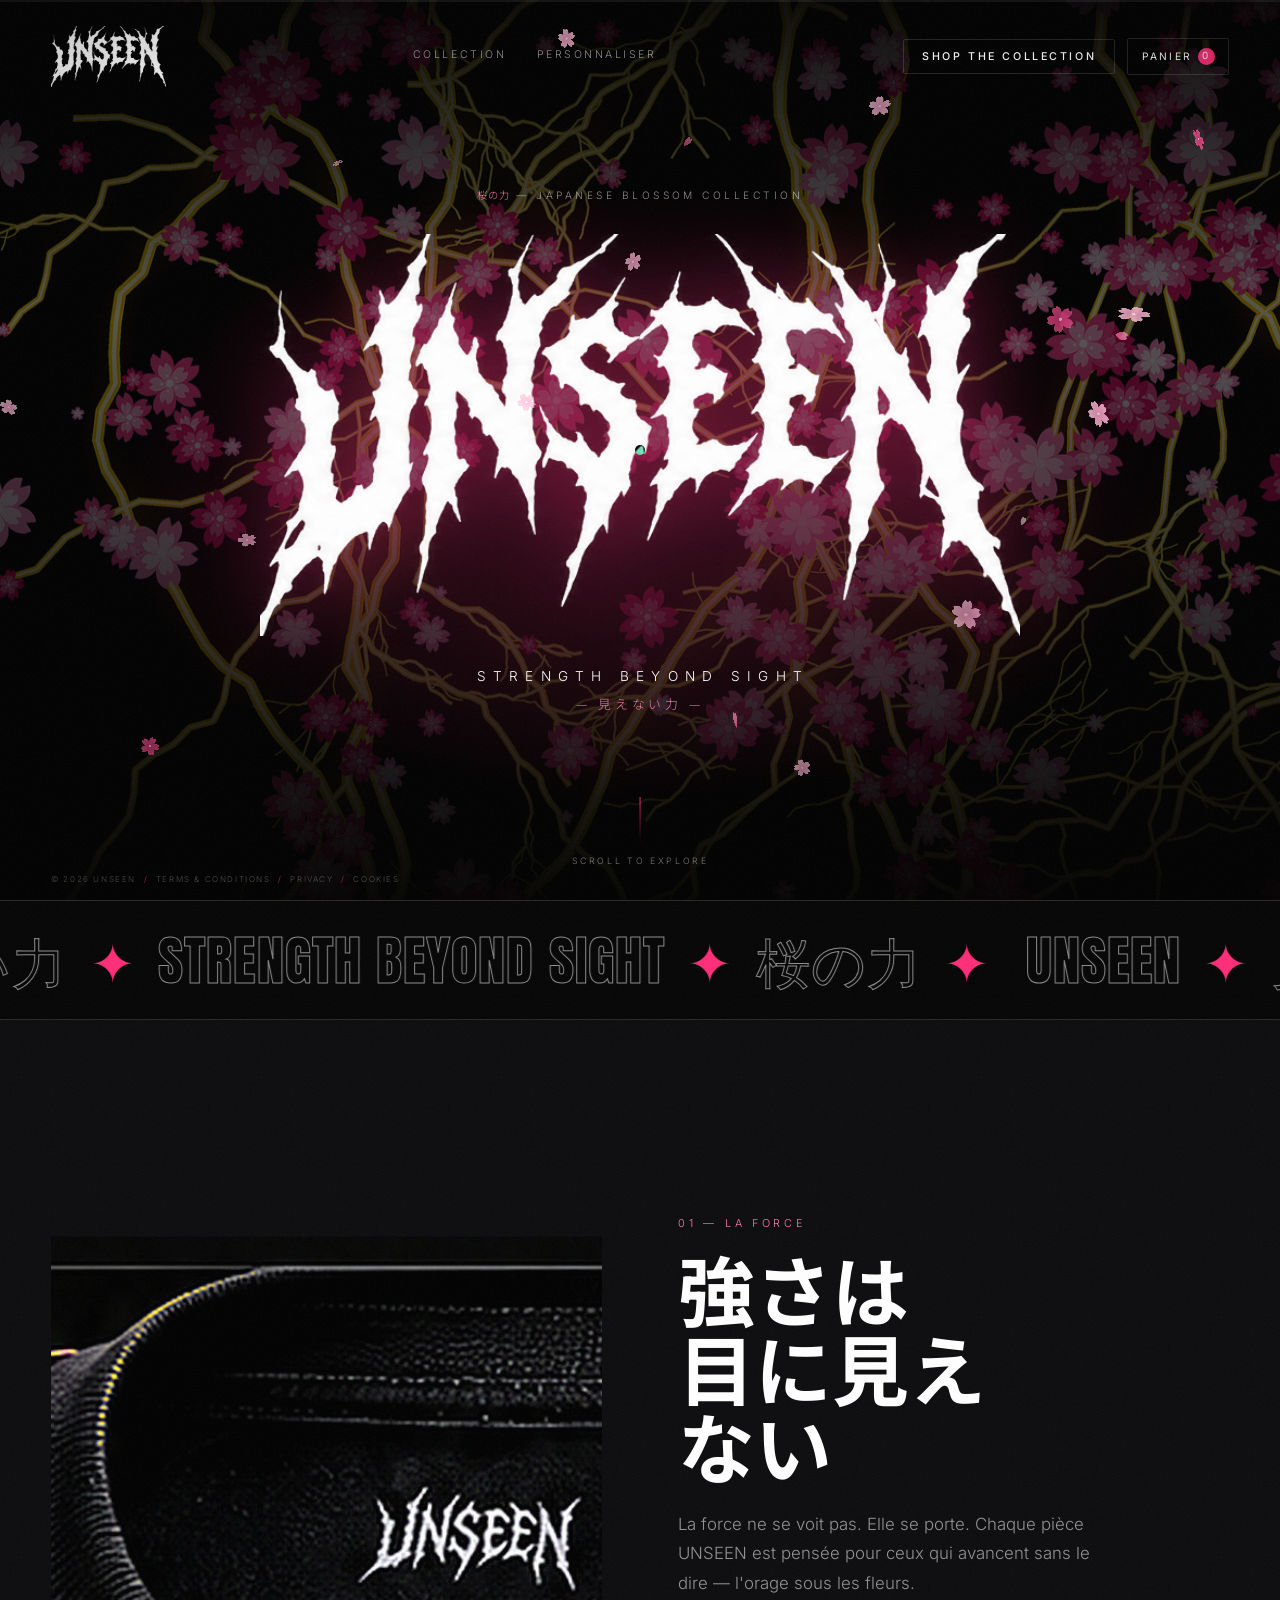
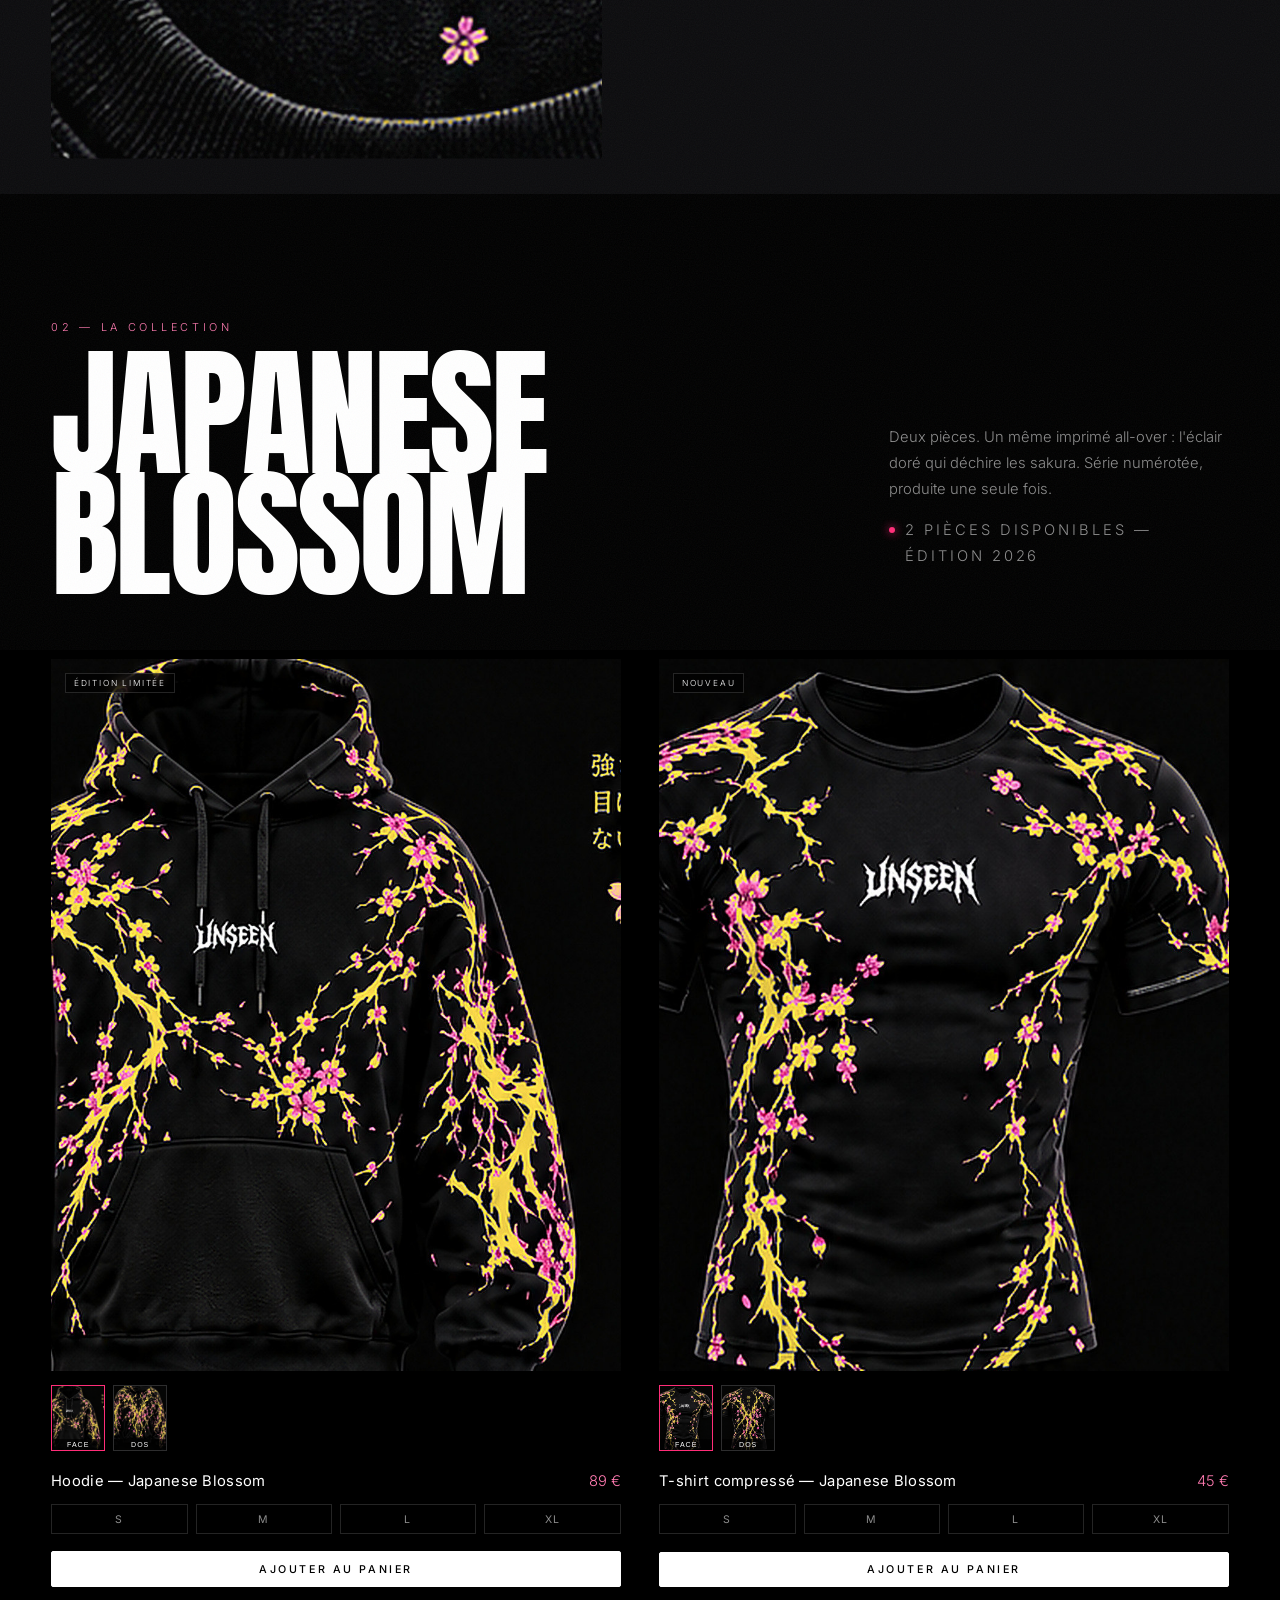
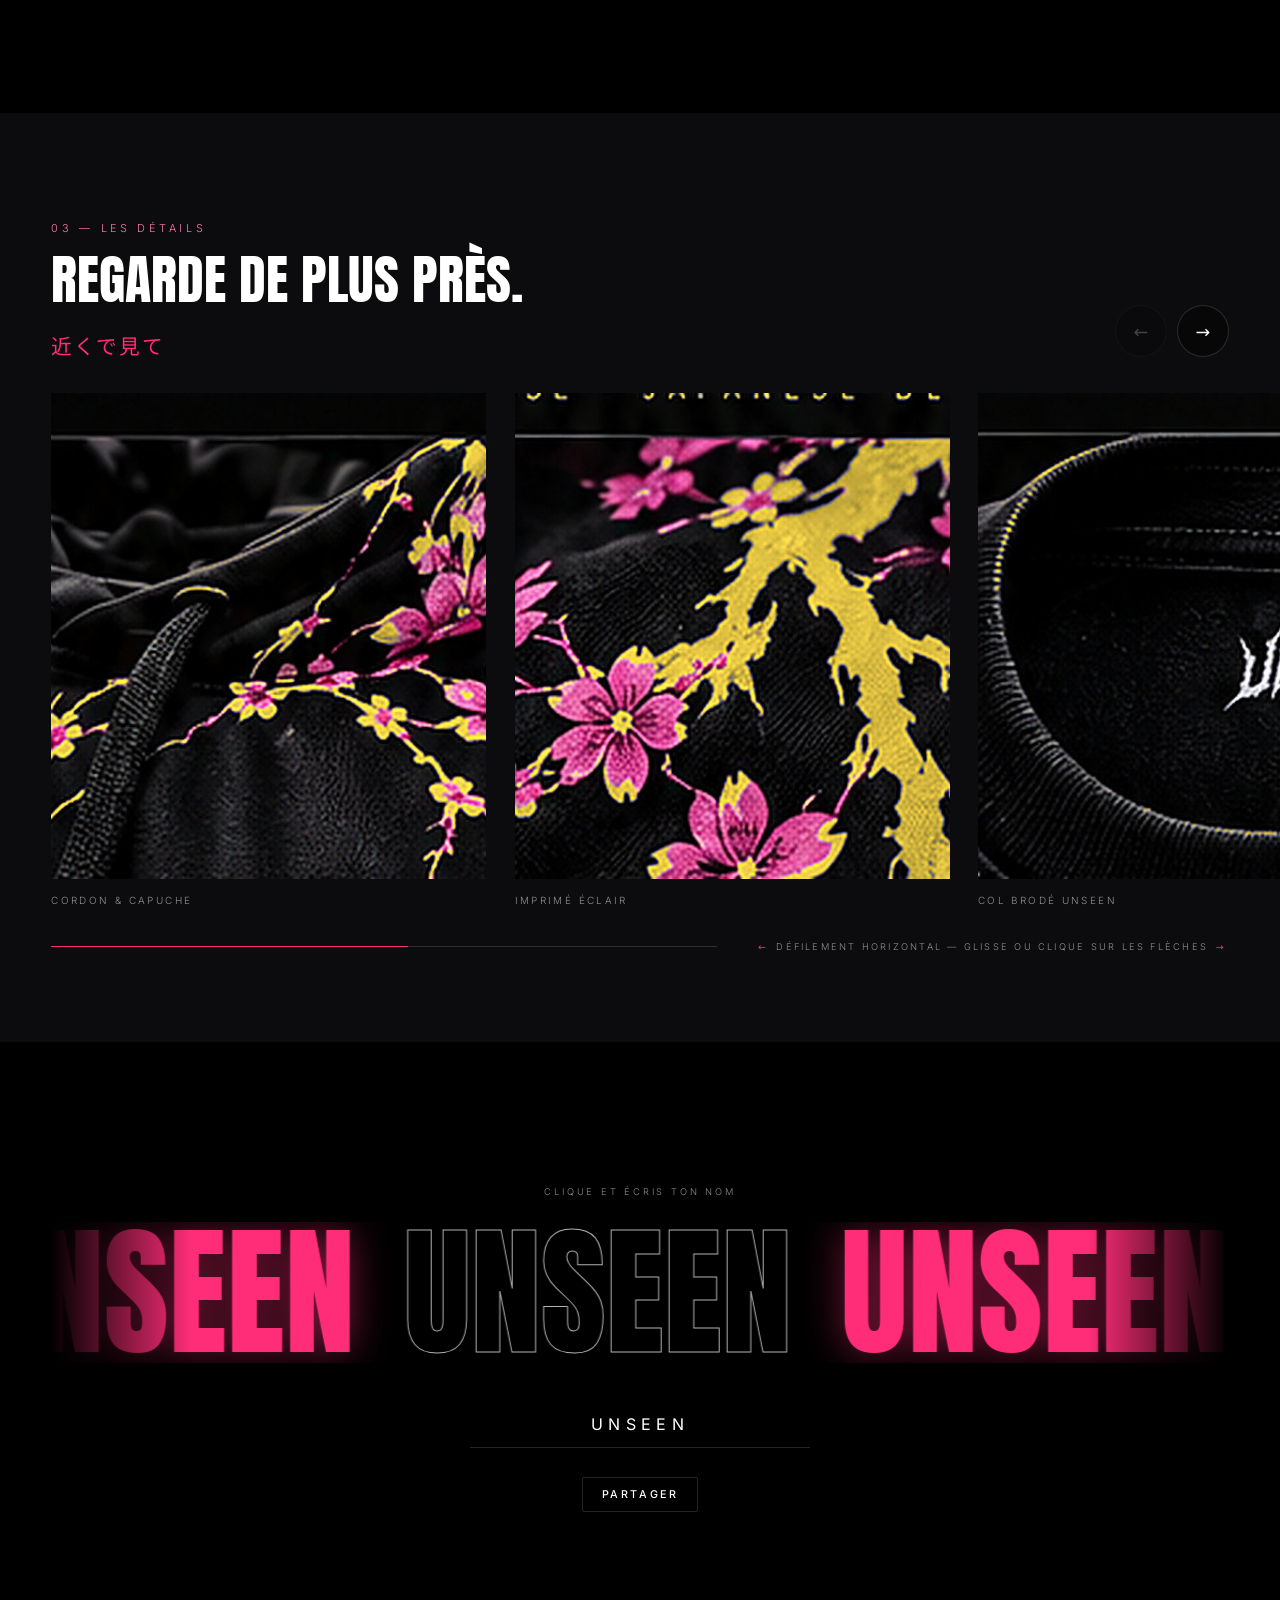
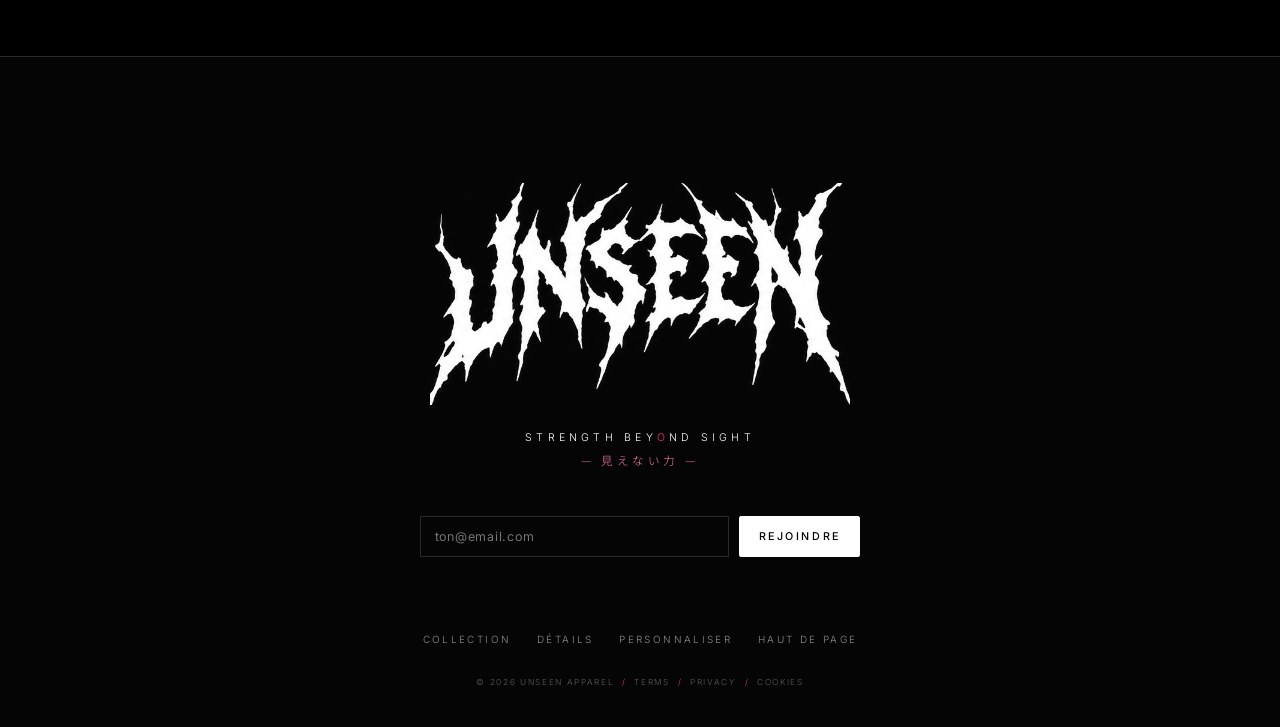
==== unseen/index.html @ 37c27e71 "Sélecteur de vues sur les fiches produit Le survol face/dos est remplacé par des vignettes cliquable" ====
<!DOCTYPE html>
<html lang="fr">
<head>
<meta charset="UTF-8">
<meta name="viewport" content="width=device-width, initial-scale=1">
<title>UNSEEN — Strength Beyond Sight</title>
<meta name="description" content="UNSEEN — Japanese Blossom Collection. Hoodie et t-shirt compressé. La force ne se voit pas. 見えない力.">
<meta name="theme-color" content="#000000">
<meta property="og:title" content="UNSEEN — Strength Beyond Sight">
<meta property="og:description" content="Japanese Blossom Collection — 見えない力">
<meta property="og:image" content="assets/hoodie_back.jpg">
<link rel="icon" href="data:image/svg+xml,<svg xmlns='http://www.w3.org/2000/svg' viewBox='0 0 100 100'><text y='.9em' font-size='90'>🌸</text></svg>">
<link rel="preconnect" href="https://fonts.googleapis.com">
<link rel="preconnect" href="https://fonts.gstatic.com" crossorigin>
<link href="https://fonts.googleapis.com/css2?family=Noto+Sans+JP:wght@400;700&display=swap" rel="stylesheet">
<link rel="preload" href="fonts/anton-400-latin.woff2" as="font" type="font/woff2" crossorigin>
<link rel="stylesheet" href="css/style.css">
</head>
<body>

<!-- ░░ PRELOADER ░░ -->
<div class="loader" id="loader">
  <div class="loader__inner">
    <img src="assets/wordmark.png" alt="UNSEEN" class="loader__mark">
    <div class="loader__bar"><span id="loaderBar"></span></div>
    <div class="loader__meta"><span>見えない力</span><span id="loaderNum">0</span></div>
  </div>
</div>

<!-- ░░ GRAIN + VIGNETTE ░░ -->
<div class="progress" id="progress" aria-hidden="true"><span></span></div>
<canvas class="petals" id="petals" aria-hidden="true"></canvas>
<div class="grain" aria-hidden="true"></div>
<div class="vignette" aria-hidden="true"></div>
<div class="cursor" id="cursor" aria-hidden="true"><span></span></div>

<!-- ░░ HEADER ░░ -->
<header class="hdr" id="hdr">
  <a href="#top" class="hdr__logo" aria-label="UNSEEN accueil">
    <img src="assets/wordmark.png" alt="UNSEEN">
  </a>
  <nav class="hdr__nav">
    <a href="#collection">Collection</a>
    <a href="#custom">Personnaliser</a>
  </nav>
  <div class="hdr__actions">
    <a href="#collection" class="btn btn--ghost hdr__cta" data-magnetic>Shop the collection</a>
    <button class="bagbtn" type="button" id="bagOpen" aria-expanded="false" aria-controls="cart">
      Panier <span class="bagbtn__n" id="bagCount">0</span>
    </button>
  </div>
</header>

<div class="legal">© 2026 UNSEEN <i>/</i> TERMS &amp; CONDITIONS <i>/</i> PRIVACY <i>/</i> COOKIES</div>

<!-- ░░ HERO ░░ -->
<section class="hero" id="top">
  <div class="hero__bg" data-speed="0.25">
    <div class="hero__tile"></div>
  </div>
  <div class="hero__glow" aria-hidden="true"></div>
  <div class="hero__content">
    <p class="hero__kicker"><span>桜の力</span> — Japanese Blossom Collection</p>
    <h1 class="hero__mark">
      <img src="assets/wordmark.png" alt="UNSEEN">
    </h1>
    <p class="hero__tag">S T R E N G T H &nbsp; B E Y O N D &nbsp; S I G H T</p>
    <p class="hero__jp">— 見えない力 —</p>
  </div>
  <div class="scrollcue"><span class="scrollcue__line"></span>SCROLL TO EXPLORE</div>
</section>

<!-- ░░ MARQUEE ░░ -->
<section class="marquee" aria-hidden="true">
  <div class="marquee__track" id="marquee1">
    <span>UNSEEN <i>✦</i> 見えない力 <i>✦</i> STRENGTH BEYOND SIGHT <i>✦</i> 桜の力 <i>✦</i> </span>
    <span>UNSEEN <i>✦</i> 見えない力 <i>✦</i> STRENGTH BEYOND SIGHT <i>✦</i> 桜の力 <i>✦</i> </span>
  </div>
</section>

<!-- ░░ SPLIT STATEMENT ░░ -->
<section class="split">
  <div class="split__img" data-speed="0.12"><img loading="lazy" decoding="async" src="assets/detail3.jpg" alt="Détail tissu"></div>
  <div class="split__txt">
    <p class="eyebrow">01 — La force</p>
    <p class="big">強さは<br>目に見え<br>ない</p>
    <p class="body">La force ne se voit pas. Elle se porte. Chaque pièce UNSEEN est pensée pour ceux qui avancent sans le dire — l'orage sous les fleurs.</p>
  </div>
</section>

<!-- ░░ COLLECTION ░░ -->
<section class="coll" id="collection">
  <header class="coll__head">
    <div>
      <p class="eyebrow">02 — La collection</p>
      <h2 class="h-display">JAPANESE<br>BLOSSOM</h2>
    </div>
    <div class="coll__note">
      <p>Deux pièces. Un même imprimé all-over : l'éclair doré qui déchire les sakura.
         Série numérotée, produite une seule fois.</p>
      <p class="coll__stock"><span></span> 2 pièces disponibles — édition 2026</p>
    </div>
  </header>

  <div class="coll__grid">
    <article class="card" data-reveal>
      <div class="card__media">
        <img loading="lazy" decoding="async" src="assets/hoodie_front.jpg" alt="Hoodie UNSEEN" class="card__main">
        <span class="card__badge">Édition limitée</span>
      </div>
      <div class="card__views" data-views="hoodie_front:Face,hoodie_back:Dos,hoodie_side1:Profil G,hoodie_side2:Profil D"></div>
      <div class="card__info">
        <h3>Hoodie — Japanese Blossom</h3>
        <p class="card__price">89 €</p>
      </div>
      <div class="card__sizes" role="group" aria-label="Tailles hoodie">
        <button type="button">S</button><button type="button">M</button>
        <button type="button">L</button><button type="button">XL</button>
      </div>
      <button class="btn btn--fill card__add" type="button" data-name="Hoodie — Japanese Blossom" data-price="89">Ajouter au panier</button>
    </article>

    <article class="card" data-reveal>
      <div class="card__media">
        <img loading="lazy" decoding="async" src="assets/tee_front.jpg" alt="T-shirt compressé UNSEEN" class="card__main">
        <span class="card__badge">Nouveau</span>
      </div>
      <div class="card__views" data-views="tee_front:Face,tee_back:Dos,tee_side1:Profil G,tee_side2:Profil D"></div>
      <div class="card__info">
        <h3>T-shirt compressé — Japanese Blossom</h3>
        <p class="card__price">45 €</p>
      </div>
      <div class="card__sizes" role="group" aria-label="Tailles t-shirt">
        <button type="button">S</button><button type="button">M</button>
        <button type="button">L</button><button type="button">XL</button>
      </div>
      <button class="btn btn--fill card__add" type="button" data-name="T-shirt compressé — Japanese Blossom" data-price="45">Ajouter au panier</button>
    </article>
  </div>
</section>


<!-- ░░ GALERIE HORIZONTALE ░░ -->
<section class="gal" id="gal">
  <header class="gal__head">
    <div>
      <p class="eyebrow">03 — Les détails</p>
      <h2 class="gal__lead">Regarde de plus près.<br><span>近くで見て</span></h2>
    </div>
    <div class="gal__nav">
      <button class="gal__arrow" type="button" id="galPrev" aria-label="Visuel précédent" aria-controls="galScroller">&#8592;</button>
      <button class="gal__arrow" type="button" id="galNext" aria-label="Visuel suivant" aria-controls="galScroller">&#8594;</button>
    </div>
  </header>

  <div class="gal__scroller" id="galScroller" tabindex="0" role="region"
       aria-label="Galerie des détails — défilement horizontal">
    <figure class="gal__item"><img loading="lazy" decoding="async" src="assets/detail1.jpg" alt="Cordon de capuche brodé"><figcaption>Cordon &amp; capuche</figcaption></figure>
    <figure class="gal__item"><img loading="lazy" decoding="async" src="assets/detail2.jpg" alt="Imprimé éclair sakura"><figcaption>Imprimé éclair</figcaption></figure>
    <figure class="gal__item"><img loading="lazy" decoding="async" src="assets/detail3.jpg" alt="Col et étiquette UNSEEN"><figcaption>Col brodé UNSEEN</figcaption></figure>
    <figure class="gal__item"><img loading="lazy" decoding="async" src="assets/tee_back.jpg" alt="Dos du t-shirt compressé"><figcaption>桜の力 — dos</figcaption></figure>
    <figure class="gal__item"><img loading="lazy" decoding="async" src="assets/hoodie_back.jpg" alt="Dos du hoodie"><figcaption>桜の力 — hoodie</figcaption></figure>
  </div>

  <div class="gal__foot">
    <div class="gal__bar"><span id="galBar"></span></div>
    <p class="gal__hint"><b>&#8592;</b> Défilement horizontal — glisse ou clique sur les flèches <b>&#8594;</b></p>
  </div>
</section>

<!-- ░░ CUSTOM NAME ░░ -->
<section class="custom" id="custom">
  <div class="custom__bg" data-speed="0.18"></div>
  <p class="custom__hint">CLIQUE ET ÉCRIS TON NOM</p>
  <div class="custom__marquee"><div class="custom__track" id="nameTrack"></div></div>
  <label class="custom__field">
    <span class="sr-only">Ton nom</span>
    <input id="nameInput" type="text" maxlength="14" value="UNSEEN" autocomplete="off" spellcheck="false">
  </label>
  <button class="btn btn--ghost" type="button" id="shareBtn" data-magnetic>Partager</button>
</section>

<!-- ░░ FOOTER ░░ -->
<footer class="ftr">
  <img src="assets/wordmark.png" alt="UNSEEN" class="ftr__mark">
  <p class="ftr__tag">STRENGTH BEY<b>O</b>ND SIGHT</p>
  <p class="ftr__jp">— 見えない力 —</p>
  <form class="ftr__form" id="newsForm">
    <input type="email" required placeholder="ton@email.com" aria-label="Adresse e-mail">
    <button class="btn btn--fill" type="submit">Rejoindre</button>
  </form>
  <p class="ftr__msg" id="newsMsg" role="status"></p>
  <nav class="ftr__nav">
    <a href="#collection">Collection</a><a href="#gal">Détails</a>
    <a href="#custom">Personnaliser</a><a href="#top">Haut de page</a>
  </nav>
  <p class="ftr__legal">© 2026 UNSEEN APPAREL <i>/</i> TERMS <i>/</i> PRIVACY <i>/</i> COOKIES</p>
</footer>

<div class="bag" id="bag" role="status" aria-live="polite">
  <span class="bag__dot"></span><span id="bagTxt">Panier (0)</span>
</div>

<!-- ░░ PANIER ░░ -->
<div class="cart__veil" id="cartVeil" hidden></div>
<aside class="cart" id="cart" aria-labelledby="cartTitle" aria-hidden="true">
  <header class="cart__head">
    <h2 id="cartTitle">Ton panier</h2>
    <button class="cart__close" type="button" id="cartClose" aria-label="Fermer le panier">&#215;</button>
  </header>
  <ul class="cart__list" id="cartList"></ul>
  <p class="cart__empty" id="cartEmpty">Ton panier est vide.<br><span>桜の力 — choisis une pièce.</span></p>
  <footer class="cart__foot">
    <div class="cart__total"><span>Total</span><strong id="cartTotal">0 €</strong></div>
    <button class="btn btn--fill cart__pay" type="button" id="cartPay">Commander</button>
    <p class="cart__note" id="cartNote">Livraison offerte dès 100 € — retours 30 jours.</p>
  </footer>
</aside>

<script src="js/main.js"></script>
</body>
</html>
---- unseen/css/style.css ----
/* ===========================================================
   UNSEEN — Strength Beyond Sight
   =========================================================== */

/* ---------- fontes auto-hébergées ---------- */
@font-face{font-family:'Anton';font-style:normal;font-weight:400;font-display:swap;
  src:url('../fonts/anton-400-latin-ext.woff2') format('woff2');unicode-range:U+0100-02BA, U+02BD-02C5, U+02C7-02CC, U+02CE-02D7, U+02DD-02FF, U+0304, U+0308, U+0329, U+1D00-1DBF, U+1E00-1E9F, U+1EF2-1EFF, U+2020, U+20A0-20AB, U+20AD-20C0, U+2113, U+2C60-2C7F, U+A720-A7FF;}
@font-face{font-family:'Anton';font-style:normal;font-weight:400;font-display:swap;
  src:url('../fonts/anton-400-latin.woff2') format('woff2');unicode-range:U+0000-00FF, U+0131, U+0152-0153, U+02BB-02BC, U+02C6, U+02DA, U+02DC, U+0304, U+0308, U+0329, U+2000-206F, U+20AC, U+2122, U+2191, U+2193, U+2212, U+2215, U+FEFF, U+FFFD;}
@font-face{font-family:'Inter';font-style:normal;font-weight:300;font-display:swap;
  src:url('../fonts/inter-300-latin-ext.woff2') format('woff2');unicode-range:U+0100-02BA, U+02BD-02C5, U+02C7-02CC, U+02CE-02D7, U+02DD-02FF, U+0304, U+0308, U+0329, U+1D00-1DBF, U+1E00-1E9F, U+1EF2-1EFF, U+2020, U+20A0-20AB, U+20AD-20C0, U+2113, U+2C60-2C7F, U+A720-A7FF;}
@font-face{font-family:'Inter';font-style:normal;font-weight:300;font-display:swap;
  src:url('../fonts/inter-300-latin.woff2') format('woff2');unicode-range:U+0000-00FF, U+0131, U+0152-0153, U+02BB-02BC, U+02C6, U+02DA, U+02DC, U+0304, U+0308, U+0329, U+2000-206F, U+20AC, U+2122, U+2191, U+2193, U+2212, U+2215, U+FEFF, U+FFFD;}
@font-face{font-family:'Inter';font-style:normal;font-weight:400;font-display:swap;
  src:url('../fonts/inter-400-latin-ext.woff2') format('woff2');unicode-range:U+0100-02BA, U+02BD-02C5, U+02C7-02CC, U+02CE-02D7, U+02DD-02FF, U+0304, U+0308, U+0329, U+1D00-1DBF, U+1E00-1E9F, U+1EF2-1EFF, U+2020, U+20A0-20AB, U+20AD-20C0, U+2113, U+2C60-2C7F, U+A720-A7FF;}
@font-face{font-family:'Inter';font-style:normal;font-weight:400;font-display:swap;
  src:url('../fonts/inter-400-latin.woff2') format('woff2');unicode-range:U+0000-00FF, U+0131, U+0152-0153, U+02BB-02BC, U+02C6, U+02DA, U+02DC, U+0304, U+0308, U+0329, U+2000-206F, U+20AC, U+2122, U+2191, U+2193, U+2212, U+2215, U+FEFF, U+FFFD;}
@font-face{font-family:'Inter';font-style:normal;font-weight:500;font-display:swap;
  src:url('../fonts/inter-500-latin-ext.woff2') format('woff2');unicode-range:U+0100-02BA, U+02BD-02C5, U+02C7-02CC, U+02CE-02D7, U+02DD-02FF, U+0304, U+0308, U+0329, U+1D00-1DBF, U+1E00-1E9F, U+1EF2-1EFF, U+2020, U+20A0-20AB, U+20AD-20C0, U+2113, U+2C60-2C7F, U+A720-A7FF;}
@font-face{font-family:'Inter';font-style:normal;font-weight:500;font-display:swap;
  src:url('../fonts/inter-500-latin.woff2') format('woff2');unicode-range:U+0000-00FF, U+0131, U+0152-0153, U+02BB-02BC, U+02C6, U+02DA, U+02DC, U+0304, U+0308, U+0329, U+2000-206F, U+20AC, U+2122, U+2191, U+2193, U+2212, U+2215, U+FEFF, U+FFFD;}
@font-face{font-family:'Inter';font-style:normal;font-weight:700;font-display:swap;
  src:url('../fonts/inter-700-latin-ext.woff2') format('woff2');unicode-range:U+0100-02BA, U+02BD-02C5, U+02C7-02CC, U+02CE-02D7, U+02DD-02FF, U+0304, U+0308, U+0329, U+1D00-1DBF, U+1E00-1E9F, U+1EF2-1EFF, U+2020, U+20A0-20AB, U+20AD-20C0, U+2113, U+2C60-2C7F, U+A720-A7FF;}
@font-face{font-family:'Inter';font-style:normal;font-weight:700;font-display:swap;
  src:url('../fonts/inter-700-latin.woff2') format('woff2');unicode-range:U+0000-00FF, U+0131, U+0152-0153, U+02BB-02BC, U+02C6, U+02DA, U+02DC, U+0304, U+0308, U+0329, U+2000-206F, U+20AC, U+2122, U+2191, U+2193, U+2212, U+2215, U+FEFF, U+FFFD;}

:root{
  --black:#000;
  --ink:#050505;
  --smoke:#0c0c0e;
  --white:#fff;
  --mute:rgba(255,255,255,.55);
  --line:rgba(255,255,255,.14);
  --pink:#ff2d78;
  --pink-soft:#ff7ab0;
  --ease:cubic-bezier(.22,1,.36,1);
  --pad:clamp(18px,4vw,64px);
}
*,*::before,*::after{box-sizing:border-box}
html{scroll-behavior:smooth}
body{
  margin:0;background:var(--black);color:var(--white);
  font-family:"Inter",system-ui,-apple-system,"Segoe UI",sans-serif;
  font-weight:300;-webkit-font-smoothing:antialiased;overflow-x:hidden;
}
img{max-width:100%;display:block}
a{color:inherit;text-decoration:none}
h1,h2,h3{margin:0;font-weight:400}
.sr-only{position:absolute;width:1px;height:1px;overflow:hidden;clip:rect(0 0 0 0);white-space:nowrap}
::selection{background:var(--pink);color:#fff}

/* scrollbar */
::-webkit-scrollbar{width:8px}
::-webkit-scrollbar-track{background:#000}
::-webkit-scrollbar-thumb{background:#2a2a2e}
::-webkit-scrollbar-thumb:hover{background:var(--pink)}

/* ---------- shared bits ---------- */
.h-display{
  font-family:"Anton","Arial Narrow",Haettenschweiler,Impact,sans-serif;text-transform:uppercase;
  font-size:clamp(3rem,11vw,10rem);line-height:.86;letter-spacing:-.02em;
}
.eyebrow{
  font-size:.68rem;letter-spacing:.34em;text-transform:uppercase;
  color:var(--pink-soft);margin:0 0 1.2rem;
}
.btn{
  display:inline-flex;align-items:center;justify-content:center;gap:.6em;
  font-size:.67rem;letter-spacing:.24em;text-transform:uppercase;font-weight:500;
  padding:.95em 1.7em;border-radius:2px;cursor:pointer;position:relative;
  transition:color .4s var(--ease),background .4s var(--ease),border-color .4s var(--ease),transform .3s var(--ease);
  border:1px solid var(--line);background:transparent;color:#fff;font-family:inherit;
}
.btn--ghost:hover{border-color:var(--pink);color:var(--pink);transform:translateY(-2px)}
.btn--fill{background:#fff;color:#000;border-color:#fff}
.btn--fill:hover{background:var(--pink);border-color:var(--pink);color:#fff;transform:translateY(-2px)}

/* ---------- loader ---------- */
.loader{
  position:fixed;inset:0;z-index:999;background:#000;
  display:grid;place-items:center;transition:opacity .8s var(--ease),visibility .8s;
}
.loader.is-done{opacity:0;visibility:hidden}
.loader__inner{width:min(360px,72vw);text-align:center}
.loader__mark{width:100%;opacity:.95;animation:flick 2.4s infinite}
@keyframes flick{0%,92%,100%{opacity:.95}94%{opacity:.25}96%{opacity:.85}}
.loader__bar{height:1px;background:rgba(255,255,255,.18);margin:26px 0 12px;overflow:hidden}
.loader__bar span{display:block;height:100%;width:0;background:var(--pink);transition:width .2s linear}
.loader__meta{display:flex;justify-content:space-between;font-size:.62rem;letter-spacing:.3em;color:var(--mute)}

/* ---------- grain / vignette / cursor ---------- */
.grain{
  position:fixed;inset:-150%;z-index:900;pointer-events:none;opacity:.05;
  background-image:url("data:image/svg+xml,%3Csvg xmlns='http://www.w3.org/2000/svg' width='240' height='240'%3E%3Cfilter id='n'%3E%3CfeTurbulence type='fractalNoise' baseFrequency='.85' numOctaves='3'/%3E%3C/filter%3E%3Crect width='100%25' height='100%25' filter='url(%23n)'/%3E%3C/svg%3E");
  animation:grain 700ms steps(4) infinite;
}
@keyframes grain{0%{transform:translate(0,0)}25%{transform:translate(-3%,2%)}50%{transform:translate(2%,-3%)}75%{transform:translate(-2%,-2%)}100%{transform:translate(3%,1%)}}
.vignette{position:fixed;inset:0;z-index:890;pointer-events:none;
  background:radial-gradient(120% 90% at 50% 45%,transparent 45%,rgba(0,0,0,.75) 100%)}
.cursor{position:fixed;top:0;left:0;z-index:950;pointer-events:none;mix-blend-mode:difference;
  transform:translate(-50%,-50%);transition:opacity .3s}
.cursor span{display:block;width:10px;height:10px;border-radius:50%;background:#fff;
  transition:transform .3s var(--ease)}
.cursor.is-big span{transform:scale(3.6)}
@media (hover:none){.cursor{display:none}}

/* ---------- progression verticale de la page ---------- */
.progress{position:fixed;top:0;left:0;right:0;height:2px;z-index:860;background:rgba(255,255,255,.08);pointer-events:none}
.progress span{display:block;height:100%;width:100%;background:linear-gradient(90deg,var(--pink),var(--pink-soft));
  transform:scaleX(0);transform-origin:left;will-change:transform}

/* ---------- header ---------- */
.hdr{
  position:fixed;top:0;left:0;right:0;z-index:800;
  display:flex;align-items:center;justify-content:space-between;gap:1rem;
  padding:clamp(14px,2.2vw,26px) var(--pad);
  transition:transform .5s var(--ease),background .5s var(--ease),backdrop-filter .5s;
}
.hdr.is-stuck{background:rgba(0,0,0,.6);backdrop-filter:blur(14px)}
.hdr.is-hidden{transform:translateY(-110%)}
.hdr__logo img{width:clamp(88px,9vw,124px)}
.hdr__actions{display:flex;align-items:center;gap:12px}
.bagbtn{
  display:inline-flex;align-items:center;gap:.6em;padding:.85em 1.3em;cursor:pointer;
  border:1px solid var(--line);background:transparent;color:#fff;font-family:inherit;
  font-size:.64rem;letter-spacing:.22em;text-transform:uppercase;border-radius:2px;
  transition:border-color .3s var(--ease),color .3s var(--ease);
}
.bagbtn:hover{border-color:var(--pink);color:var(--pink)}
.bagbtn:focus-visible{outline:2px solid var(--pink);outline-offset:3px}
.bagbtn__n{
  min-width:1.6em;padding:.15em .4em;border-radius:99px;background:var(--pink);color:#fff;
  font-size:.62rem;line-height:1.4;text-align:center;transition:transform .35s var(--ease);
}
.bagbtn.is-pop .bagbtn__n{transform:scale(1.45)}
.hdr__nav{display:flex;gap:1.9rem;font-size:.66rem;letter-spacing:.24em;text-transform:uppercase;color:var(--mute)}
.hdr__nav a{position:relative;padding-bottom:3px;transition:color .3s}
.hdr__nav a::after{content:"";position:absolute;left:0;bottom:0;width:0;height:1px;background:var(--pink);transition:width .4s var(--ease)}
.hdr__nav a:hover{color:#fff}
.hdr__nav a:hover::after{width:100%}
@media(max-width:860px){.hdr__nav{display:none}}
@media(max-width:560px){.hdr__cta{display:none}}

.legal{
  position:fixed;left:var(--pad);bottom:16px;z-index:800;
  font-size:.5rem;letter-spacing:.2em;color:rgba(255,255,255,.4);text-transform:uppercase;
  mix-blend-mode:difference;pointer-events:none;transition:opacity .5s var(--ease);
}
.legal.is-out{opacity:0}
.legal i{font-style:normal;color:var(--pink);margin:0 .5em}
@media(max-width:700px){.legal{display:none}}

/* ---------- hero ---------- */
.hero{position:relative;height:100svh;min-height:560px;overflow:hidden;display:grid;place-items:center}
.hero__bg{position:absolute;inset:-12% -6%;will-change:transform}
.hero__tile{
  position:absolute;inset:0;
  background:url("../assets/print.jpg") center/cover repeat;
  opacity:.34;filter:saturate(1.05) contrast(1.02) blur(.6px);
  transform:scale(1.08);animation:breathe 14s ease-in-out infinite alternate;
}
@keyframes breathe{to{transform:scale(1.18)}}
.hero__glow{position:absolute;inset:0;
  background:radial-gradient(60% 50% at 50% 55%,rgba(255,45,120,.22),transparent 70%),
             linear-gradient(to bottom,rgba(0,0,0,.85),transparent 35%,rgba(0,0,0,.9))}
.hero__content{position:relative;z-index:2;text-align:center;padding:0 var(--pad)}
.hero__kicker{font-size:.64rem;letter-spacing:.34em;text-transform:uppercase;color:var(--mute);margin:0 0 2rem}
.hero__kicker span{font-family:"Noto Sans JP","Hiragino Sans","Yu Gothic",Meiryo,sans-serif;color:var(--pink-soft);letter-spacing:.1em}
.hero__mark{margin:0;transition:transform .6s var(--ease)}
.hero__mark img{
  width:min(760px,84vw);margin-inline:auto;
  filter:drop-shadow(0 0 40px rgba(255,45,120,.45));
}
.hero__tag{font-size:clamp(.6rem,1.5vw,.85rem);letter-spacing:.12em;margin:2rem 0 .6rem;color:#fff}
.hero__jp{font-family:"Noto Sans JP","Hiragino Sans","Yu Gothic",Meiryo,sans-serif;font-size:.8rem;letter-spacing:.3em;color:var(--pink-soft);margin:0}

.scrollcue{
  position:absolute;bottom:34px;left:50%;transform:translateX(-50%);z-index:3;
  font-size:.55rem;letter-spacing:.3em;color:var(--mute);text-align:center;
}
.scrollcue__line{display:block;width:1px;height:46px;margin:0 auto 12px;background:linear-gradient(var(--pink),transparent);
  animation:cue 2s ease-in-out infinite}
@keyframes cue{0%,100%{transform:scaleY(.3);transform-origin:top}50%{transform:scaleY(1);transform-origin:top}}

/* ---------- marquee ---------- */
.marquee{overflow:hidden;border-block:1px solid var(--line);padding:1.1rem 0;background:var(--ink)}
.marquee__track{display:flex;white-space:nowrap;will-change:transform}
.marquee__track span{
  font-family:"Anton","Arial Narrow",Haettenschweiler,Impact,sans-serif;text-transform:uppercase;
  font-size:clamp(1.6rem,4.4vw,3.4rem);letter-spacing:.02em;padding-right:.5em;
  color:transparent;-webkit-text-stroke:1px rgba(255,255,255,.55);
}
.marquee__track i{font-style:normal;color:var(--pink);-webkit-text-stroke:0;margin:0 .15em}

/* ---------- split ---------- */
.split{display:grid;grid-template-columns:1fr 1fr;align-items:center;gap:clamp(24px,6vw,90px);
  padding:clamp(80px,14vh,170px) var(--pad);background:var(--smoke)}
.split__img{overflow:hidden;border-radius:2px}
.split__img img{width:100%;height:clamp(300px,58vh,620px);object-fit:cover;transform:scale(1.06)}
.split__txt .big{font-family:"Noto Sans JP","Hiragino Sans","Yu Gothic",Meiryo,sans-serif;font-weight:700;
  font-size:clamp(2.4rem,6vw,5rem);line-height:1.02;margin:0 0 1.6rem}
.split__txt .body{max-width:44ch;line-height:1.75;color:var(--mute);font-size:clamp(.92rem,1.4vw,1.05rem);margin:0}
@media(max-width:820px){.split{grid-template-columns:1fr}}

/* ---------- collection ---------- */
.coll{padding:clamp(80px,14vh,170px) var(--pad);background:var(--black)}
.coll__head{display:grid;grid-template-columns:1fr auto;align-items:end;gap:clamp(24px,5vw,70px);
  margin-bottom:clamp(40px,7vh,80px)}
.coll__note{max-width:34ch;padding-bottom:.6rem}
.coll__note p{color:var(--mute);line-height:1.75;font-size:.92rem;margin:0 0 1rem}
.coll__stock{display:flex;align-items:flex-start;gap:.7em;line-height:1.6;font-size:.6rem;letter-spacing:.2em;
  text-transform:uppercase;color:var(--pink-soft)}
.coll__stock span{flex:0 0 auto;margin-top:.55em;width:6px;height:6px;border-radius:50%;background:var(--pink);
  box-shadow:0 0 10px var(--pink);animation:pulse 2s infinite}
@keyframes pulse{50%{opacity:.25}}
@media(max-width:860px){.coll__head{grid-template-columns:1fr}}
.coll__grid{display:grid;grid-template-columns:repeat(auto-fit,minmax(300px,1fr));gap:clamp(20px,3vw,44px)}
.card{opacity:0;transform:translateY(46px);transition:opacity .9s var(--ease),transform .9s var(--ease)}
.card.is-in{opacity:1;transform:none}
.card__media{position:relative;overflow:hidden;background:#0a0a0c;aspect-ratio:4/5}
.card__media img{position:absolute;inset:0;width:100%;height:100%;object-fit:cover;
  transition:opacity .35s var(--ease),transform 1.2s var(--ease)}
.card:hover .card__main{transform:scale(1.04)}
.card__main.is-swap{opacity:0}

.card__views{display:flex;gap:8px;margin:.9rem 0 0}
.card__views button{
  position:relative;flex:0 0 auto;width:54px;height:66px;padding:0;cursor:pointer;
  border:1px solid var(--line);background:#0a0a0c;overflow:hidden;
  transition:border-color .3s var(--ease),transform .3s var(--ease);
}
.card__views button img{width:100%;height:100%;object-fit:cover;display:block}
.card__views button:hover{border-color:rgba(255,255,255,.5);transform:translateY(-2px)}
.card__views button[aria-pressed="true"]{border-color:var(--pink)}
.card__views button:focus-visible{outline:2px solid var(--pink);outline-offset:2px}
.card__views button span{
  position:absolute;left:0;right:0;bottom:0;padding:.25em 0;font-size:.44rem;
  letter-spacing:.14em;text-transform:uppercase;color:#fff;background:rgba(0,0,0,.7);
}
.card__badge{position:absolute;top:14px;left:14px;z-index:2;font-size:.52rem;letter-spacing:.22em;
  text-transform:uppercase;padding:.5em .9em;border:1px solid var(--line);background:rgba(0,0,0,.55);backdrop-filter:blur(6px)}
.card__info{display:flex;justify-content:space-between;align-items:baseline;gap:1rem;margin:1.3rem 0 .9rem}
.card__info h3{font-size:.92rem;letter-spacing:.02em}
.card__price{margin:0;color:var(--pink-soft);font-size:.92rem;white-space:nowrap}
.card__sizes{display:flex;gap:8px;margin-bottom:1.1rem}
.card__sizes button{
  flex:1;padding:.7em 0;background:transparent;border:1px solid var(--line);color:var(--mute);
  font-family:inherit;font-size:.66rem;letter-spacing:.14em;cursor:pointer;transition:all .3s var(--ease);
}
.card__sizes button:hover{border-color:#fff;color:#fff}
.card__sizes button.is-sel{background:#fff;color:#000;border-color:#fff}
.card__add{width:100%}

/* ---------- galerie horizontale ---------- */
.gal{padding:clamp(70px,12vh,140px) 0 clamp(60px,10vh,120px);background:var(--smoke)}
.gal__head{display:flex;align-items:flex-end;justify-content:space-between;gap:2rem;
  padding:0 var(--pad);margin-bottom:clamp(24px,4vh,44px);flex-wrap:wrap}
.gal__lead{font-family:"Anton","Arial Narrow",Haettenschweiler,Impact,sans-serif;text-transform:uppercase;
  font-size:clamp(1.8rem,4.5vw,3.4rem);line-height:.95;margin:0}
.gal__lead span{font-family:"Noto Sans JP","Hiragino Sans","Yu Gothic",Meiryo,sans-serif;
  color:var(--pink);font-size:.38em;letter-spacing:.1em}
.gal__nav{display:flex;gap:10px}
.gal__arrow{
  width:52px;height:52px;border-radius:50%;border:1px solid var(--line);background:rgba(0,0,0,.4);
  color:#fff;font-size:1.1rem;font-family:inherit;cursor:pointer;
  transition:border-color .3s var(--ease),color .3s var(--ease),transform .3s var(--ease),opacity .3s;
}
.gal__arrow:hover:not(:disabled){border-color:var(--pink);color:var(--pink);transform:scale(1.08)}
.gal__arrow:focus-visible{outline:2px solid var(--pink);outline-offset:3px}
.gal__arrow:disabled{opacity:.22;cursor:default}

.gal__scroller{
  display:flex;gap:clamp(14px,2.2vw,32px);padding:0 var(--pad) 6px;
  overflow-x:auto;overflow-y:hidden;scroll-snap-type:x mandatory;scroll-behavior:smooth;
  scrollbar-width:none;-ms-overflow-style:none;cursor:grab;outline:none;
  overscroll-behavior-x:contain;
}
.gal__scroller::-webkit-scrollbar{display:none}
.gal__scroller.is-grab{cursor:grabbing;scroll-behavior:auto}
.gal__scroller:focus-visible{outline:1px solid var(--pink);outline-offset:-4px}
.gal__item{flex:0 0 auto;width:clamp(250px,34vw,460px);margin:0;scroll-snap-align:center}
.gal__item img{width:100%;height:clamp(300px,54vh,540px);object-fit:cover;background:#0a0a0c;
  transition:transform .8s var(--ease)}
.gal__item:hover img{transform:scale(1.03)}
.gal__item figcaption{margin-top:.9rem;font-size:.62rem;letter-spacing:.24em;
  text-transform:uppercase;color:var(--mute)}

.gal__foot{display:flex;align-items:center;gap:clamp(16px,3vw,40px);
  padding:clamp(18px,3vh,32px) var(--pad) 0;flex-wrap:wrap}
.gal__bar{flex:1 1 180px;height:1px;background:rgba(255,255,255,.14);position:relative;overflow:hidden}
.gal__bar span{position:absolute;left:0;top:0;height:100%;width:30%;background:var(--pink);
  transition:transform .15s linear;transform-origin:left}
.gal__hint{margin:0;font-size:.58rem;letter-spacing:.24em;text-transform:uppercase;color:var(--mute)}
.gal__hint b{color:var(--pink);font-weight:inherit;margin:0 .3em}

/* ---------- custom name ---------- */
.custom{position:relative;padding:clamp(90px,16vh,190px) var(--pad);text-align:center;overflow:hidden;background:#000}
.custom__bg{position:absolute;inset:-15%;background:url("../assets/print.jpg") center/cover;
  opacity:.28;filter:blur(2px)}
.custom::after{content:"";position:absolute;inset:0;background:linear-gradient(to bottom,#000,transparent 30%,transparent 70%,#000)}
.custom>*{position:relative;z-index:2}
.custom__hint{font-size:.58rem;letter-spacing:.3em;color:var(--mute);margin:0 0 1.6rem;text-transform:uppercase}
.custom__marquee{overflow:hidden;margin-bottom:2.4rem;-webkit-mask-image:linear-gradient(90deg,transparent,#000 12%,#000 88%,transparent)}
.custom__track{display:flex;white-space:nowrap;will-change:transform}
.custom__track span{
  font-family:"Anton","Arial Narrow",Haettenschweiler,Impact,sans-serif;text-transform:uppercase;
  font-size:clamp(2.6rem,11vw,9rem);line-height:1;padding-right:.35em;color:var(--pink);
  text-shadow:0 0 40px rgba(255,45,120,.5);
}
.custom__track span:nth-child(even){color:transparent;-webkit-text-stroke:1px rgba(255,255,255,.7);text-shadow:none}
.custom__field{display:block;margin:0 auto 1.8rem;max-width:340px}
.custom__field input{
  width:100%;background:transparent;border:0;border-bottom:1px solid var(--line);
  color:#fff;font-family:inherit;font-size:1rem;letter-spacing:.34em;text-align:center;
  text-transform:uppercase;padding:.8em 0;outline:none;transition:border-color .3s;
}
.custom__field input:focus{border-color:var(--pink)}

/* ---------- footer ---------- */
.ftr{padding:clamp(80px,14vh,160px) var(--pad) 40px;text-align:center;border-top:1px solid var(--line);background:var(--ink)}
.ftr__mark{width:min(420px,70vw);margin:0 auto 1.6rem}
.ftr__tag{font-size:.66rem;letter-spacing:.4em;margin:0 0 .5rem}
.ftr__tag b{color:var(--pink);font-weight:inherit}
.ftr__jp{font-family:"Noto Sans JP","Hiragino Sans","Yu Gothic",Meiryo,sans-serif;font-size:.72rem;letter-spacing:.3em;color:var(--pink-soft);margin:0 0 3rem}
.ftr__form{display:flex;gap:10px;max-width:440px;margin:0 auto;flex-wrap:wrap}
.ftr__form input{
  flex:1 1 200px;background:transparent;border:1px solid var(--line);color:#fff;
  padding:.95em 1.1em;font-family:inherit;font-size:.78rem;letter-spacing:.06em;outline:none;transition:border-color .3s;
}
.ftr__form input:focus{border-color:var(--pink)}
.ftr__msg{min-height:1.2em;font-size:.66rem;letter-spacing:.2em;color:var(--pink-soft);margin:1rem 0 0}
.ftr__nav{display:flex;gap:1.6rem;justify-content:center;flex-wrap:wrap;margin:3rem 0 2rem;
  font-size:.62rem;letter-spacing:.24em;text-transform:uppercase;color:var(--mute)}
.ftr__nav a:hover{color:var(--pink)}
.ftr__legal{font-size:.52rem;letter-spacing:.2em;color:rgba(255,255,255,.35);text-transform:uppercase;margin:0}
.ftr__legal i{font-style:normal;color:var(--pink);margin:0 .5em}

/* ---------- panier ---------- */
.cart__veil{position:fixed;inset:0;z-index:870;background:rgba(0,0,0,.65);backdrop-filter:blur(4px);
  opacity:0;transition:opacity .45s var(--ease)}
.cart__veil.is-on{opacity:1}
.cart{
  position:fixed;top:0;right:0;bottom:0;z-index:880;width:min(430px,92vw);
  display:flex;flex-direction:column;background:#0b0b0e;border-left:1px solid var(--line);
  transform:translateX(102%);transition:transform .55s var(--ease);visibility:hidden;
}
.cart.is-open{transform:none;visibility:visible}
.cart__head{display:flex;align-items:center;justify-content:space-between;
  padding:clamp(20px,3vw,28px);border-bottom:1px solid var(--line)}
.cart__head h2{font-size:.72rem;letter-spacing:.28em;text-transform:uppercase}
.cart__close{background:none;border:0;color:var(--mute);font-size:1.6rem;line-height:1;
  cursor:pointer;padding:0 .2em;transition:color .3s}
.cart__close:hover{color:var(--pink)}
.cart__list{list-style:none;margin:0;padding:clamp(14px,2vw,20px);overflow-y:auto;flex:1}
.cart__row{display:grid;grid-template-columns:64px 1fr auto;gap:14px;align-items:center;
  padding:14px 0;border-bottom:1px solid rgba(255,255,255,.07)}
.cart__row img{width:64px;height:78px;object-fit:cover;background:#111}
.cart__name{font-size:.78rem;margin:0 0 .35rem;line-height:1.35}
.cart__meta{font-size:.6rem;letter-spacing:.18em;text-transform:uppercase;color:var(--mute);margin:0}
.cart__qty{display:flex;align-items:center;gap:8px;margin-top:.6rem}
.cart__qty button{width:24px;height:24px;border:1px solid var(--line);background:none;color:#fff;
  font-family:inherit;font-size:.8rem;line-height:1;cursor:pointer;transition:all .25s}
.cart__qty button:hover{border-color:var(--pink);color:var(--pink)}
.cart__qty span{font-size:.72rem;min-width:1.4em;text-align:center}
.cart__side{text-align:right}
.cart__price{font-size:.78rem;color:var(--pink-soft);white-space:nowrap}
.cart__del{display:block;margin-top:.7rem;background:none;border:0;color:var(--mute);
  font-family:inherit;font-size:.56rem;letter-spacing:.16em;text-transform:uppercase;
  cursor:pointer;transition:color .25s}
.cart__del:hover{color:var(--pink)}
.cart__empty{padding:clamp(24px,4vw,34px);color:var(--mute);font-size:.82rem;line-height:1.8;margin:0}
.cart__empty span{font-family:"Noto Sans JP","Hiragino Sans","Yu Gothic",Meiryo,sans-serif;
  color:var(--pink-soft);font-size:.74rem}
.cart__foot{padding:clamp(18px,3vw,26px);border-top:1px solid var(--line)}
.cart__total{display:flex;justify-content:space-between;align-items:baseline;margin-bottom:1.1rem;
  font-size:.64rem;letter-spacing:.24em;text-transform:uppercase;color:var(--mute)}
.cart__total strong{font-size:1.25rem;letter-spacing:0;color:#fff;font-weight:400}
.cart__pay{width:100%}
.cart__note{margin:1rem 0 0;font-size:.56rem;letter-spacing:.14em;text-transform:uppercase;
  color:rgba(255,255,255,.4);text-align:center}

/* ---------- bag toast ---------- */
.bag{
  position:fixed;right:var(--pad);bottom:22px;z-index:850;
  display:flex;align-items:center;gap:.6em;padding:.8em 1.2em;
  border:1px solid var(--line);background:rgba(0,0,0,.72);backdrop-filter:blur(12px);
  font-size:.62rem;letter-spacing:.2em;text-transform:uppercase;
  opacity:0;transform:translateY(16px);transition:all .5s var(--ease);
}
.bag.is-on{opacity:1;transform:none}
.bag__dot{width:6px;height:6px;border-radius:50%;background:var(--pink);box-shadow:0 0 12px var(--pink)}

@media (prefers-reduced-motion:reduce){
  *,*::before,*::after{animation-duration:.001ms!important;animation-iteration-count:1!important;transition-duration:.001ms!important}
  html{scroll-behavior:auto}
  .gal__scroller{scroll-behavior:auto}
}

.hero,.coll,.gal,.custom{scroll-margin-top:92px}

/* ===========================================================
   PÉTALES DE SAKURA + 3D
   =========================================================== */
.petals{
  position:fixed;inset:0;z-index:6;pointer-events:none;width:100%;height:100%;
}

/* ---------- inclinaison 3D des cartes produit ---------- */
.coll__grid{perspective:1200px}
.card__media{transform-style:preserve-3d;transition:transform .45s var(--ease),box-shadow .45s var(--ease)}
.card:hover .card__media{box-shadow:0 40px 80px rgba(255,45,120,.14)}
.card__badge{transform:translateZ(40px)}

@media (prefers-reduced-motion:reduce){
  .petals{display:none}
        }
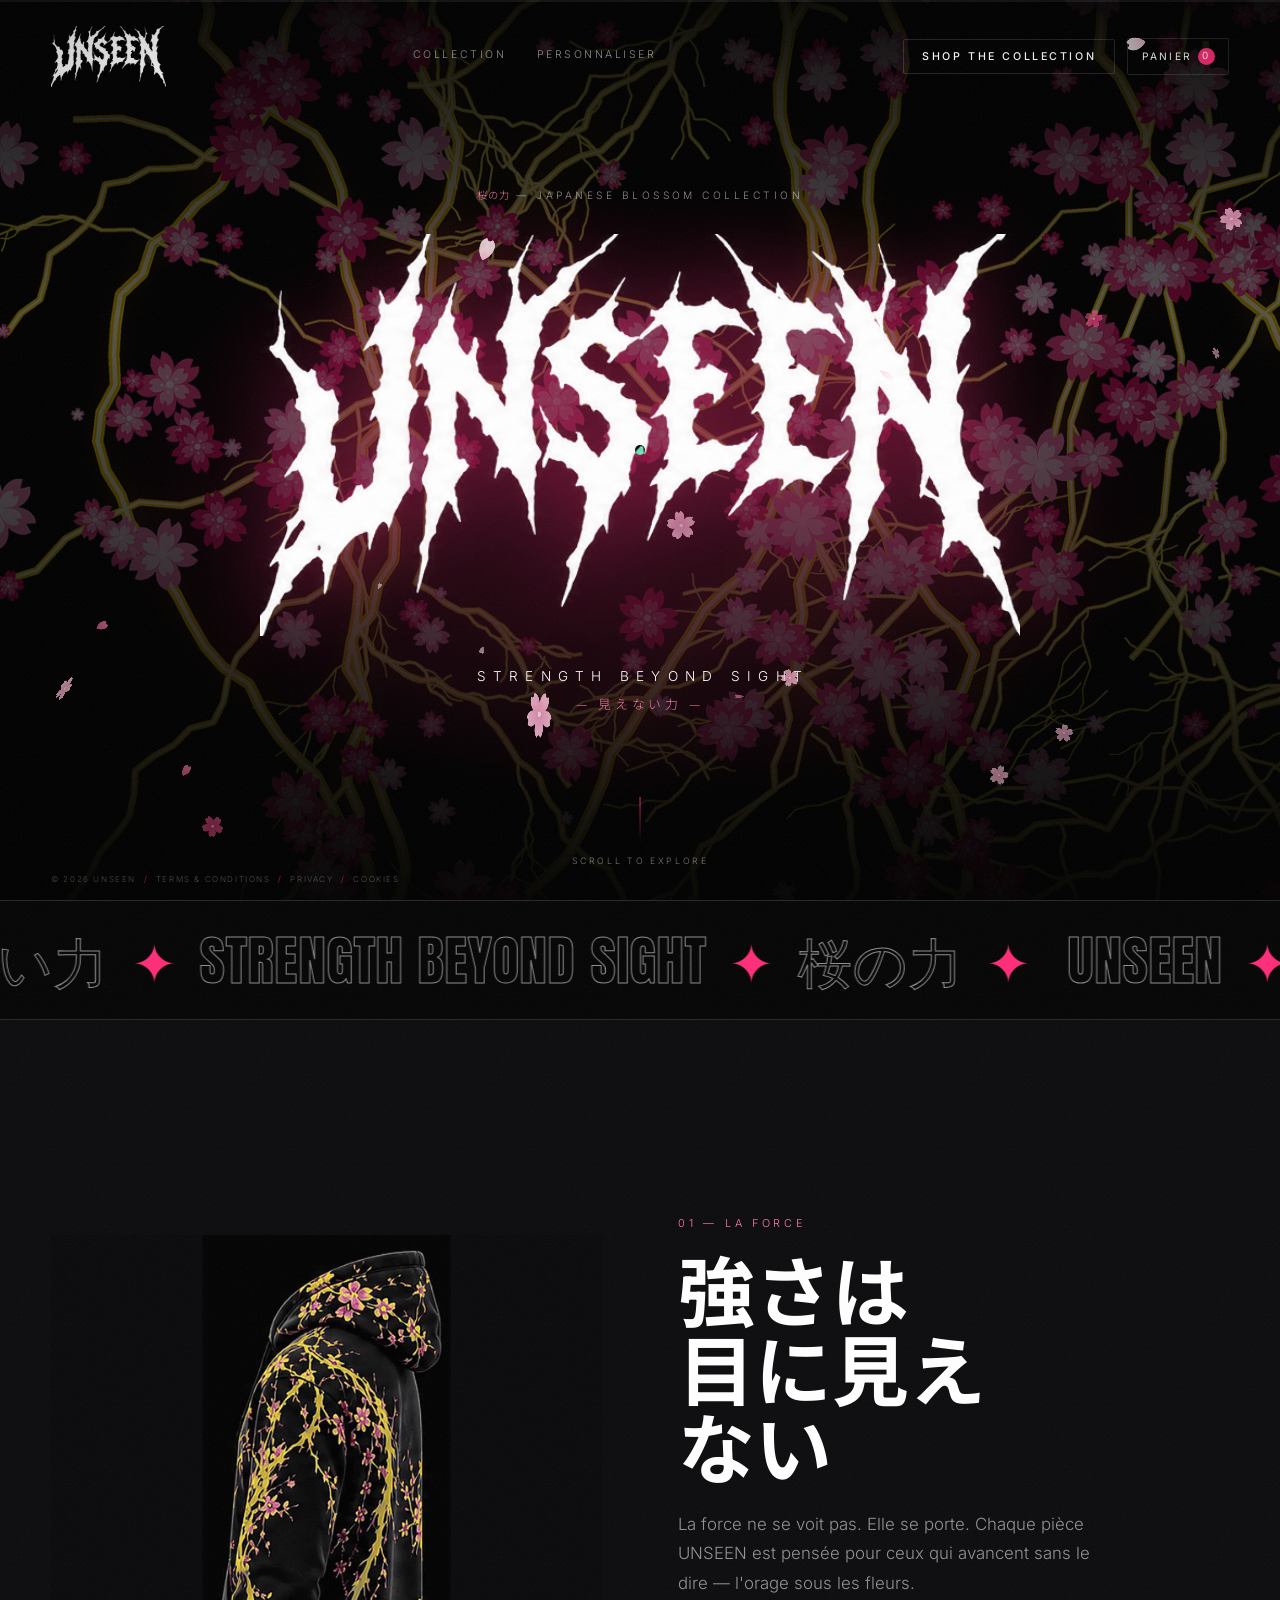
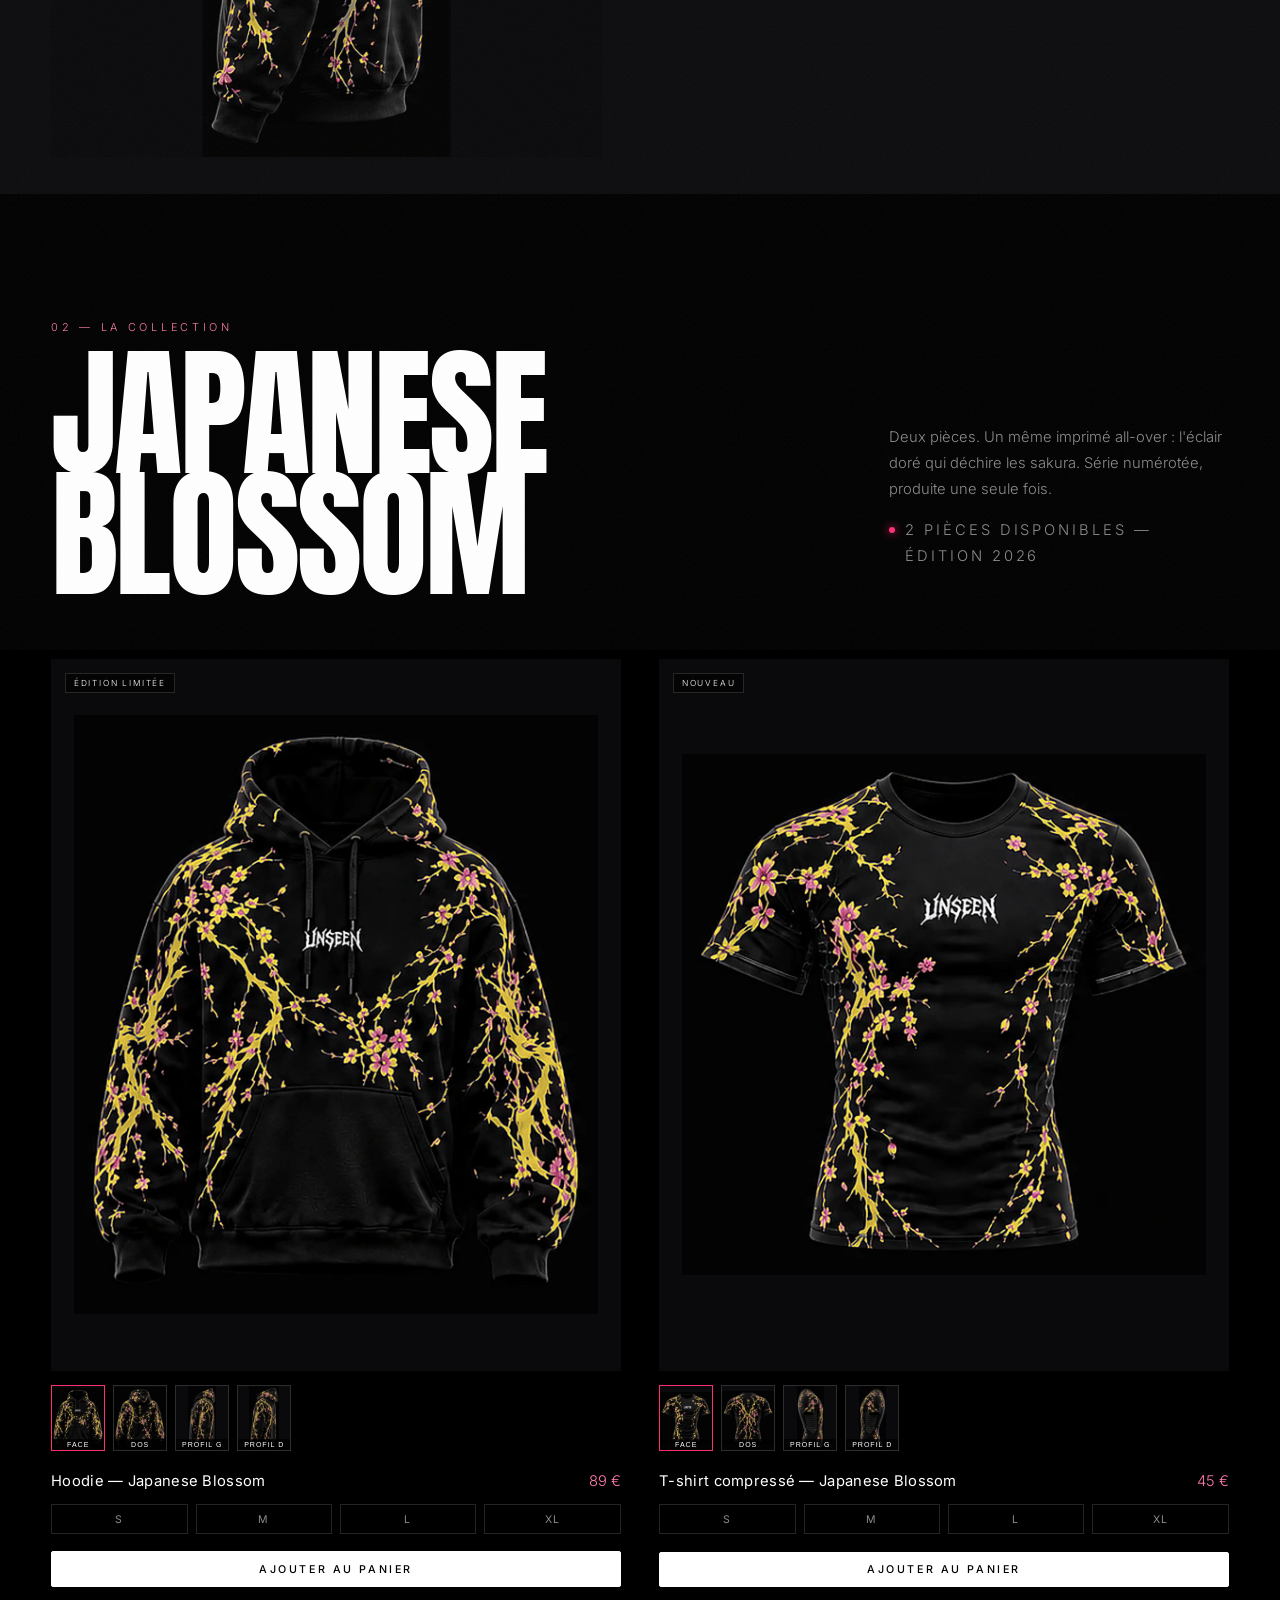
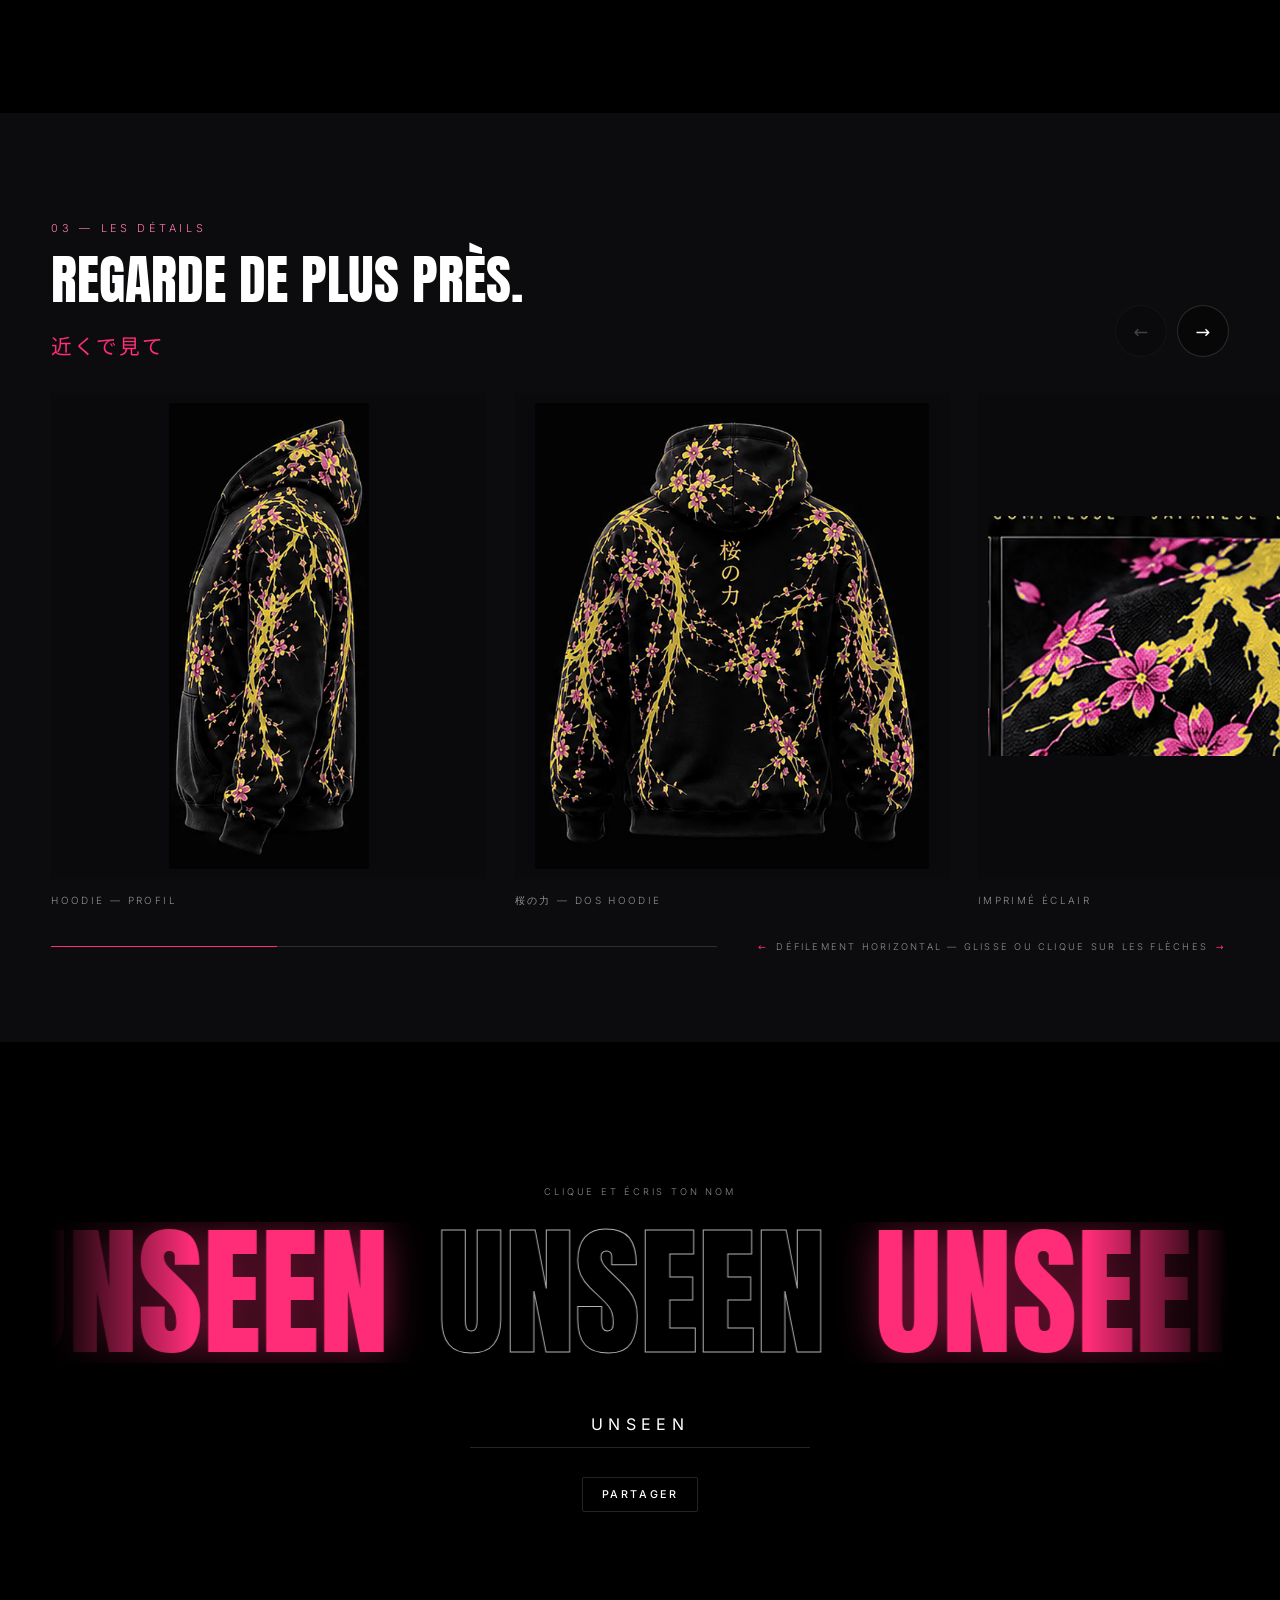
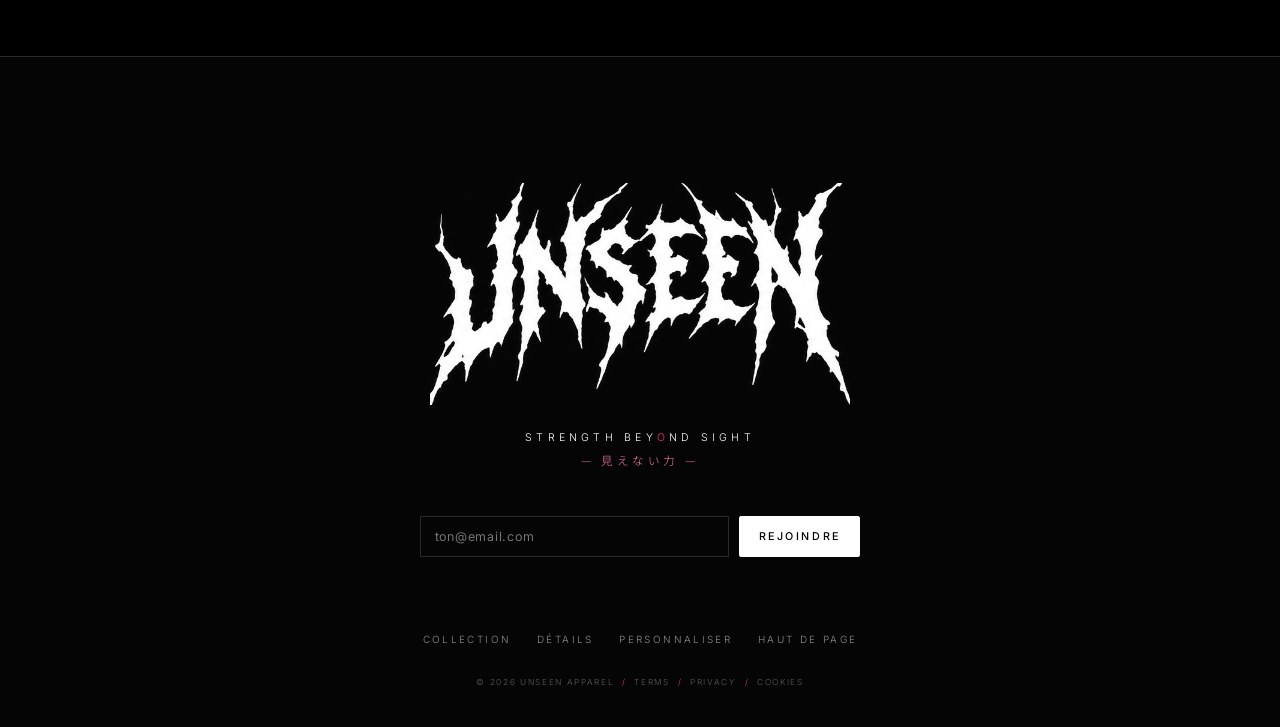
==== commit 786b454f: "Nouveaux visuels produit : huit vues sous tous les angles - import de la planche fournie : face, dos" ====
--- a/unseen/index.html
+++ b/unseen/index.html
@@ -8,7 +8,7 @@
 <meta name="theme-color" content="#000000">
 <meta property="og:title" content="UNSEEN — Strength Beyond Sight">
 <meta property="og:description" content="Japanese Blossom Collection — 見えない力">
-<meta property="og:image" content="assets/hoodie_back.jpg">
+<meta property="og:image" content="assets/hoodie_front.jpg">
 <link rel="icon" href="data:image/svg+xml,<svg xmlns='http://www.w3.org/2000/svg' viewBox='0 0 100 100'><text y='.9em' font-size='90'>🌸</text></svg>">
 <link rel="preconnect" href="https://fonts.googleapis.com">
 <link rel="preconnect" href="https://fonts.gstatic.com" crossorigin>
@@ -80,7 +80,7 @@
 
 <!-- ░░ SPLIT STATEMENT ░░ -->
 <section class="split">
-  <div class="split__img" data-speed="0.12"><img loading="lazy" decoding="async" src="assets/detail3.jpg" alt="Détail tissu"></div>
+  <div class="split__img" data-speed="0.12"><img loading="lazy" decoding="async" src="assets/hoodie_side2.jpg" alt="Hoodie UNSEEN de profil"></div>
   <div class="split__txt">
     <p class="eyebrow">01 — La force</p>
     <p class="big">強さは<br>目に見え<br>ない</p>
@@ -155,11 +155,14 @@
 
   <div class="gal__scroller" id="galScroller" tabindex="0" role="region"
        aria-label="Galerie des détails — défilement horizontal">
-    <figure class="gal__item"><img loading="lazy" decoding="async" src="assets/detail1.jpg" alt="Cordon de capuche brodé"><figcaption>Cordon &amp; capuche</figcaption></figure>
+    <figure class="gal__item"><img loading="lazy" decoding="async" src="assets/hoodie_side1.jpg" alt="Hoodie UNSEEN de profil"><figcaption>Hoodie — profil</figcaption></figure>
+    <figure class="gal__item"><img loading="lazy" decoding="async" src="assets/hoodie_back.jpg" alt="Dos du hoodie UNSEEN"><figcaption>桜の力 — dos hoodie</figcaption></figure>
     <figure class="gal__item"><img loading="lazy" decoding="async" src="assets/detail2.jpg" alt="Imprimé éclair sakura"><figcaption>Imprimé éclair</figcaption></figure>
-    <figure class="gal__item"><img loading="lazy" decoding="async" src="assets/detail3.jpg" alt="Col et étiquette UNSEEN"><figcaption>Col brodé UNSEEN</figcaption></figure>
-    <figure class="gal__item"><img loading="lazy" decoding="async" src="assets/tee_back.jpg" alt="Dos du t-shirt compressé"><figcaption>桜の力 — dos</figcaption></figure>
-    <figure class="gal__item"><img loading="lazy" decoding="async" src="assets/hoodie_back.jpg" alt="Dos du hoodie"><figcaption>桜の力 — hoodie</figcaption></figure>
+    <figure class="gal__item"><img loading="lazy" decoding="async" src="assets/tee_side1.jpg" alt="T-shirt compressé de profil"><figcaption>T-shirt — profil</figcaption></figure>
+    <figure class="gal__item"><img loading="lazy" decoding="async" src="assets/tee_back.jpg" alt="Dos du t-shirt compressé"><figcaption>桜の力 — dos t-shirt</figcaption></figure>
+    <figure class="gal__item"><img loading="lazy" decoding="async" src="assets/detail3.jpg" alt="Col brodé UNSEEN"><figcaption>Col brodé UNSEEN</figcaption></figure>
+    <figure class="gal__item"><img loading="lazy" decoding="async" src="assets/hoodie_side2.jpg" alt="Hoodie UNSEEN, autre profil"><figcaption>Hoodie — dos trois quarts</figcaption></figure>
+    <figure class="gal__item"><img loading="lazy" decoding="async" src="assets/detail1.jpg" alt="Cordon de capuche"><figcaption>Cordon &amp; capuche</figcaption></figure>
   </div>
 
   <div class="gal__foot">
--- a/unseen/css/style.css
+++ b/unseen/css/style.css
@@ -196,7 +196,7 @@
 .split{display:grid;grid-template-columns:1fr 1fr;align-items:center;gap:clamp(24px,6vw,90px);
   padding:clamp(80px,14vh,170px) var(--pad);background:var(--smoke)}
 .split__img{overflow:hidden;border-radius:2px}
-.split__img img{width:100%;height:clamp(300px,58vh,620px);object-fit:cover;transform:scale(1.06)}
+.split__img img{width:100%;height:clamp(300px,58vh,620px);object-fit:contain;background:#0a0a0c;transform:scale(1.02)}
 .split__txt .big{font-family:"Noto Sans JP","Hiragino Sans","Yu Gothic",Meiryo,sans-serif;font-weight:700;
   font-size:clamp(2.4rem,6vw,5rem);line-height:1.02;margin:0 0 1.6rem}
 .split__txt .body{max-width:44ch;line-height:1.75;color:var(--mute);font-size:clamp(.92rem,1.4vw,1.05rem);margin:0}
@@ -218,8 +218,8 @@
 .card{opacity:0;transform:translateY(46px);transition:opacity .9s var(--ease),transform .9s var(--ease)}
 .card.is-in{opacity:1;transform:none}
 .card__media{position:relative;overflow:hidden;background:#0a0a0c;aspect-ratio:4/5}
-.card__media img{position:absolute;inset:0;width:100%;height:100%;object-fit:cover;
-  transition:opacity .35s var(--ease),transform 1.2s var(--ease)}
+.card__media img{position:absolute;inset:0;width:100%;height:100%;object-fit:contain;
+  padding:4%;transition:opacity .35s var(--ease),transform 1.2s var(--ease)}
 .card:hover .card__main{transform:scale(1.04)}
 .card__main.is-swap{opacity:0}
 
@@ -229,7 +229,7 @@
   border:1px solid var(--line);background:#0a0a0c;overflow:hidden;
   transition:border-color .3s var(--ease),transform .3s var(--ease);
 }
-.card__views button img{width:100%;height:100%;object-fit:cover;display:block}
+.card__views button img{width:100%;height:100%;object-fit:contain;display:block}
 .card__views button:hover{border-color:rgba(255,255,255,.5);transform:translateY(-2px)}
 .card__views button[aria-pressed="true"]{border-color:var(--pink)}
 .card__views button:focus-visible{outline:2px solid var(--pink);outline-offset:2px}
@@ -279,8 +279,8 @@
 .gal__scroller.is-grab{cursor:grabbing;scroll-behavior:auto}
 .gal__scroller:focus-visible{outline:1px solid var(--pink);outline-offset:-4px}
 .gal__item{flex:0 0 auto;width:clamp(250px,34vw,460px);margin:0;scroll-snap-align:center}
-.gal__item img{width:100%;height:clamp(300px,54vh,540px);object-fit:cover;background:#0a0a0c;
-  transition:transform .8s var(--ease)}
+.gal__item img{width:100%;height:clamp(300px,54vh,540px);object-fit:contain;background:#0a0a0c;
+  padding:10px;transition:transform .8s var(--ease)}
 .gal__item:hover img{transform:scale(1.03)}
 .gal__item figcaption{margin-top:.9rem;font-size:.62rem;letter-spacing:.24em;
   text-transform:uppercase;color:var(--mute)}
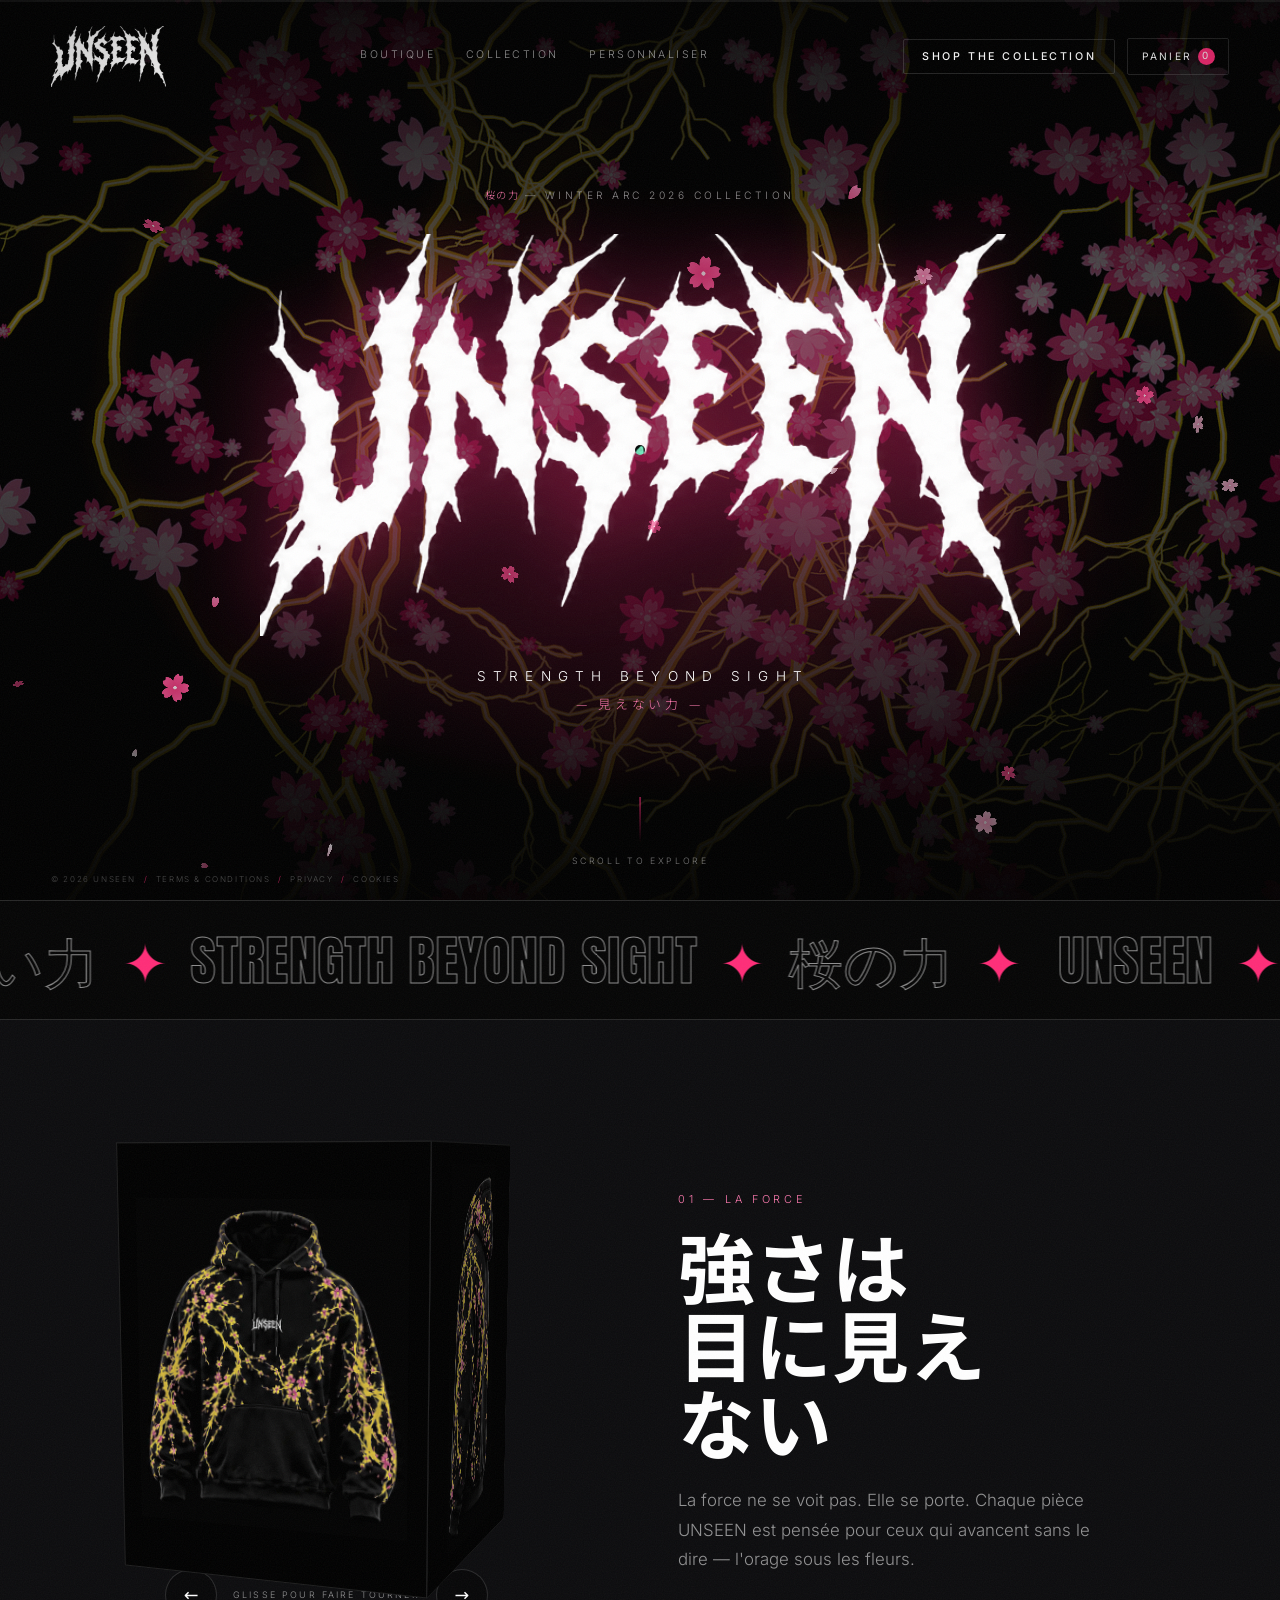
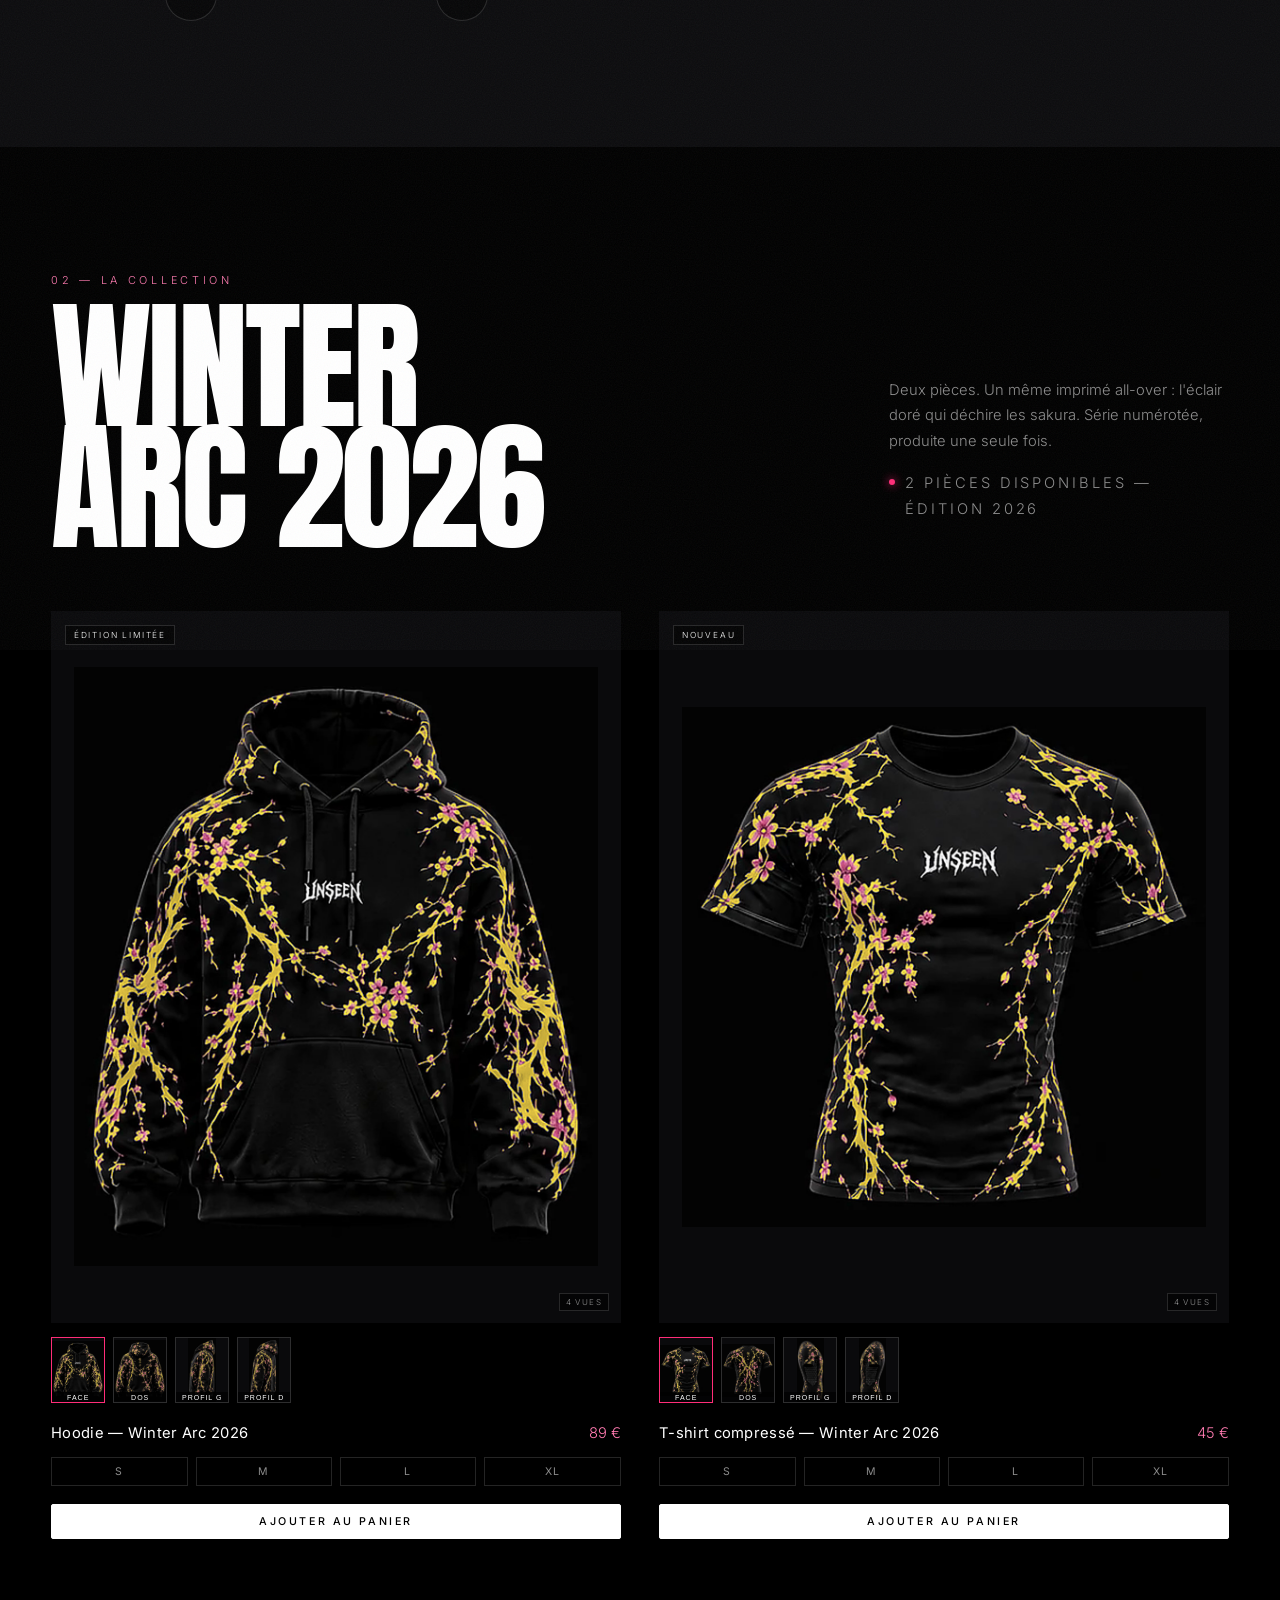
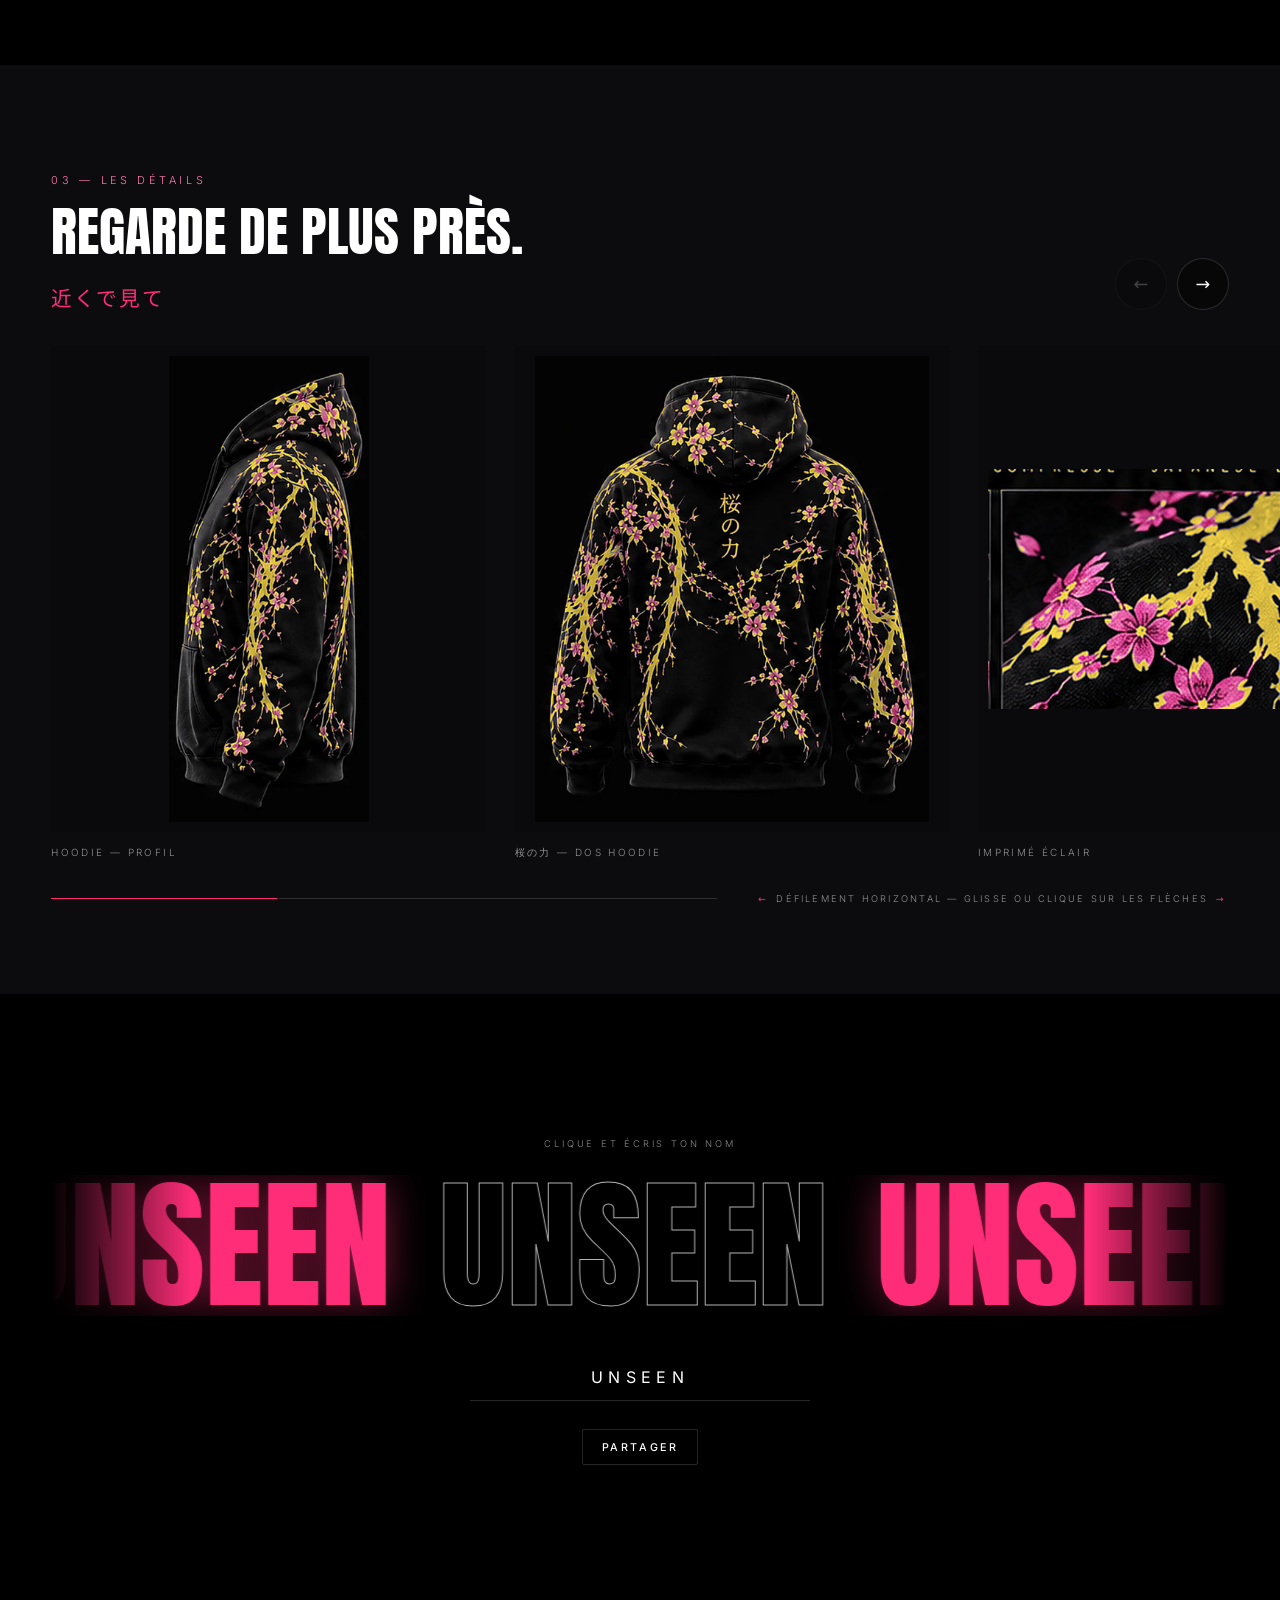
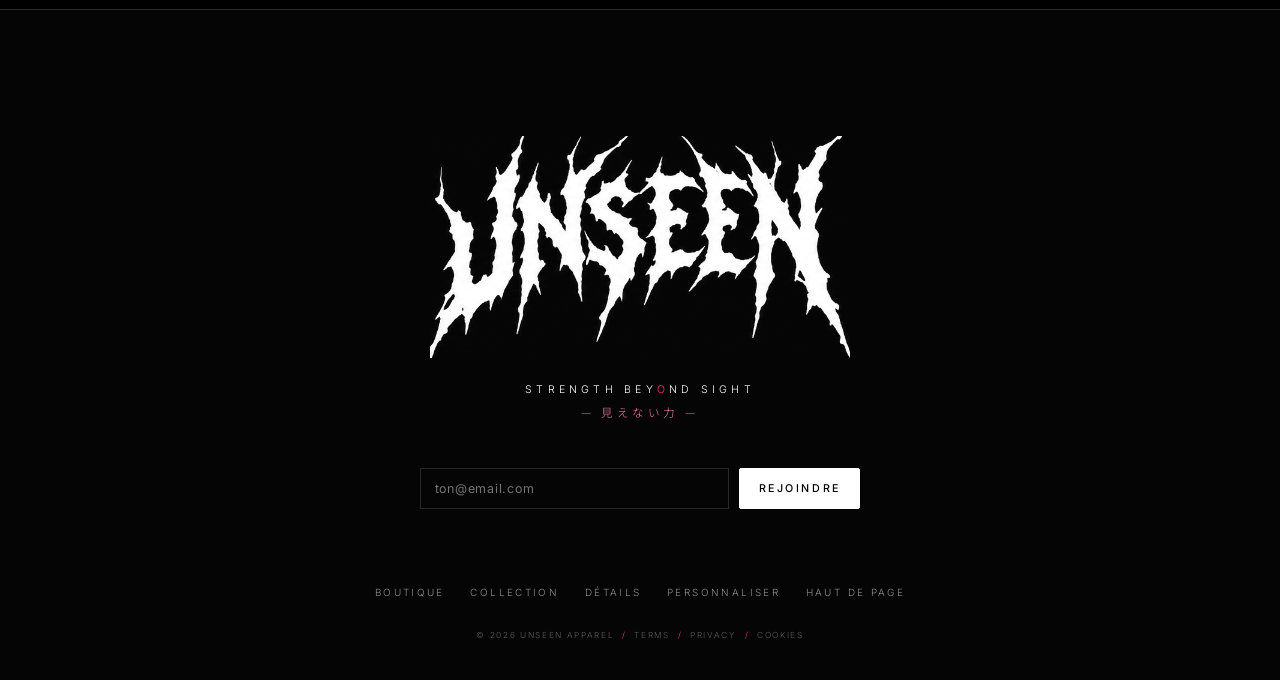
==== commit ebc357a5: "Boutique, fiches produit, cube rotatif et collection Winter Arc 2026 - nouvelle page boutique.html :" ====
--- a/unseen/index.html
+++ b/unseen/index.html
@@ -4,10 +4,10 @@
 <meta charset="UTF-8">
 <meta name="viewport" content="width=device-width, initial-scale=1">
 <title>UNSEEN — Strength Beyond Sight</title>
-<meta name="description" content="UNSEEN — Japanese Blossom Collection. Hoodie et t-shirt compressé. La force ne se voit pas. 見えない力.">
+<meta name="description" content="UNSEEN — Winter Arc 2026 Collection. Hoodie et t-shirt compressé. La force ne se voit pas. 見えない力.">
 <meta name="theme-color" content="#000000">
 <meta property="og:title" content="UNSEEN — Strength Beyond Sight">
-<meta property="og:description" content="Japanese Blossom Collection — 見えない力">
+<meta property="og:description" content="Winter Arc 2026 Collection — 見えない力">
 <meta property="og:image" content="assets/hoodie_front.jpg">
 <link rel="icon" href="data:image/svg+xml,<svg xmlns='http://www.w3.org/2000/svg' viewBox='0 0 100 100'><text y='.9em' font-size='90'>🌸</text></svg>">
 <link rel="preconnect" href="https://fonts.googleapis.com">
@@ -40,11 +40,12 @@
     <img src="assets/wordmark.png" alt="UNSEEN">
   </a>
   <nav class="hdr__nav">
+    <a href="boutique.html">Boutique</a>
     <a href="#collection">Collection</a>
     <a href="#custom">Personnaliser</a>
   </nav>
   <div class="hdr__actions">
-    <a href="#collection" class="btn btn--ghost hdr__cta" data-magnetic>Shop the collection</a>
+    <a href="boutique.html" class="btn btn--ghost hdr__cta" data-magnetic>Shop the collection</a>
     <button class="bagbtn" type="button" id="bagOpen" aria-expanded="false" aria-controls="cart">
       Panier <span class="bagbtn__n" id="bagCount">0</span>
     </button>
@@ -60,7 +61,7 @@
   </div>
   <div class="hero__glow" aria-hidden="true"></div>
   <div class="hero__content">
-    <p class="hero__kicker"><span>桜の力</span> — Japanese Blossom Collection</p>
+    <p class="hero__kicker"><span>桜の力</span> — Winter Arc 2026 Collection</p>
     <h1 class="hero__mark">
       <img src="assets/wordmark.png" alt="UNSEEN">
     </h1>
@@ -78,9 +79,22 @@
   </div>
 </section>
 
-<!-- ░░ SPLIT STATEMENT ░░ -->
+<!-- ░░ MANIFESTE + CUBE ░░ -->
 <section class="split">
-  <div class="split__img" data-speed="0.12"><img loading="lazy" decoding="async" src="assets/hoodie_side2.jpg" alt="Hoodie UNSEEN de profil"></div>
+  <div class="cube__stage">
+    <div class="cube" id="cube" tabindex="0" role="img"
+         aria-label="Hoodie UNSEEN présenté sur un cube rotatif — glisse pour le faire tourner">
+      <figure class="cube__face" style="--k:0"><img loading="lazy" decoding="async" src="assets/hoodie_front.jpg" alt=""></figure>
+      <figure class="cube__face" style="--k:1"><img loading="lazy" decoding="async" src="assets/hoodie_side2.jpg" alt=""></figure>
+      <figure class="cube__face" style="--k:2"><img loading="lazy" decoding="async" src="assets/hoodie_back.jpg" alt=""></figure>
+      <figure class="cube__face" style="--k:3"><img loading="lazy" decoding="async" src="assets/hoodie_side1.jpg" alt=""></figure>
+    </div>
+    <div class="cube__ctrl">
+      <button class="gal__arrow" type="button" id="cubePrev" aria-label="Tourner vers la gauche">&#8592;</button>
+      <p class="cube__hint">Glisse pour faire tourner</p>
+      <button class="gal__arrow" type="button" id="cubeNext" aria-label="Tourner vers la droite">&#8594;</button>
+    </div>
+  </div>
   <div class="split__txt">
     <p class="eyebrow">01 — La force</p>
     <p class="big">強さは<br>目に見え<br>ない</p>
@@ -93,7 +107,7 @@
   <header class="coll__head">
     <div>
       <p class="eyebrow">02 — La collection</p>
-      <h2 class="h-display">JAPANESE<br>BLOSSOM</h2>
+      <h2 class="h-display">WINTER<br>ARC 2026</h2>
     </div>
     <div class="coll__note">
       <p>Deux pièces. Un même imprimé all-over : l'éclair doré qui déchire les sakura.
@@ -104,37 +118,39 @@
 
   <div class="coll__grid">
     <article class="card" data-reveal>
-      <div class="card__media">
+      <a class="card__media" href="produit.html?ref=hoodie" aria-label="Voir la fiche du hoodie">
         <img loading="lazy" decoding="async" src="assets/hoodie_front.jpg" alt="Hoodie UNSEEN" class="card__main">
         <span class="card__badge">Édition limitée</span>
-      </div>
+        <span class="card__go">Voir la fiche</span>
+      </a>
       <div class="card__views" data-views="hoodie_front:Face,hoodie_back:Dos,hoodie_side1:Profil G,hoodie_side2:Profil D"></div>
       <div class="card__info">
-        <h3>Hoodie — Japanese Blossom</h3>
+        <h3><a href="produit.html?ref=hoodie">Hoodie — Winter Arc 2026</a></h3>
         <p class="card__price">89 €</p>
       </div>
       <div class="card__sizes" role="group" aria-label="Tailles hoodie">
         <button type="button">S</button><button type="button">M</button>
         <button type="button">L</button><button type="button">XL</button>
       </div>
-      <button class="btn btn--fill card__add" type="button" data-name="Hoodie — Japanese Blossom" data-price="89">Ajouter au panier</button>
+      <button class="btn btn--fill card__add" type="button" data-name="Hoodie — Winter Arc 2026" data-price="89">Ajouter au panier</button>
     </article>
 
     <article class="card" data-reveal>
-      <div class="card__media">
+      <a class="card__media" href="produit.html?ref=tee" aria-label="Voir la fiche du t-shirt compressé">
         <img loading="lazy" decoding="async" src="assets/tee_front.jpg" alt="T-shirt compressé UNSEEN" class="card__main">
         <span class="card__badge">Nouveau</span>
-      </div>
+        <span class="card__go">Voir la fiche</span>
+      </a>
       <div class="card__views" data-views="tee_front:Face,tee_back:Dos,tee_side1:Profil G,tee_side2:Profil D"></div>
       <div class="card__info">
-        <h3>T-shirt compressé — Japanese Blossom</h3>
+        <h3><a href="produit.html?ref=tee">T-shirt compressé — Winter Arc 2026</a></h3>
         <p class="card__price">45 €</p>
       </div>
       <div class="card__sizes" role="group" aria-label="Tailles t-shirt">
         <button type="button">S</button><button type="button">M</button>
         <button type="button">L</button><button type="button">XL</button>
       </div>
-      <button class="btn btn--fill card__add" type="button" data-name="T-shirt compressé — Japanese Blossom" data-price="45">Ajouter au panier</button>
+      <button class="btn btn--fill card__add" type="button" data-name="T-shirt compressé — Winter Arc 2026" data-price="45">Ajouter au panier</button>
     </article>
   </div>
 </section>
@@ -194,32 +210,15 @@
   </form>
   <p class="ftr__msg" id="newsMsg" role="status"></p>
   <nav class="ftr__nav">
-    <a href="#collection">Collection</a><a href="#gal">Détails</a>
+    <a href="boutique.html">Boutique</a><a href="#collection">Collection</a><a href="#gal">Détails</a>
     <a href="#custom">Personnaliser</a><a href="#top">Haut de page</a>
   </nav>
   <p class="ftr__legal">© 2026 UNSEEN APPAREL <i>/</i> TERMS <i>/</i> PRIVACY <i>/</i> COOKIES</p>
 </footer>
 
-<div class="bag" id="bag" role="status" aria-live="polite">
-  <span class="bag__dot"></span><span id="bagTxt">Panier (0)</span>
-</div>
-
-<!-- ░░ PANIER ░░ -->
-<div class="cart__veil" id="cartVeil" hidden></div>
-<aside class="cart" id="cart" aria-labelledby="cartTitle" aria-hidden="true">
-  <header class="cart__head">
-    <h2 id="cartTitle">Ton panier</h2>
-    <button class="cart__close" type="button" id="cartClose" aria-label="Fermer le panier">&#215;</button>
-  </header>
-  <ul class="cart__list" id="cartList"></ul>
-  <p class="cart__empty" id="cartEmpty">Ton panier est vide.<br><span>桜の力 — choisis une pièce.</span></p>
-  <footer class="cart__foot">
-    <div class="cart__total"><span>Total</span><strong id="cartTotal">0 €</strong></div>
-    <button class="btn btn--fill cart__pay" type="button" id="cartPay">Commander</button>
-    <p class="cart__note" id="cartNote">Livraison offerte dès 100 € — retours 30 jours.</p>
-  </footer>
-</aside>
-
+
+<script src="js/produits.js"></script>
+<script src="js/cart.js"></script>
 <script src="js/main.js"></script>
 </body>
 </html>
--- a/unseen/css/style.css
+++ b/unseen/css/style.css
@@ -147,6 +147,7 @@
   mix-blend-mode:difference;pointer-events:none;transition:opacity .5s var(--ease);
 }
 .legal.is-out{opacity:0}
+.page .legal{display:none}
 .legal i{font-style:normal;color:var(--pink);margin:0 .5em}
 @media(max-width:700px){.legal{display:none}}
 
@@ -247,7 +248,7 @@
   flex:1;padding:.7em 0;background:transparent;border:1px solid var(--line);color:var(--mute);
   font-family:inherit;font-size:.66rem;letter-spacing:.14em;cursor:pointer;transition:all .3s var(--ease);
 }
-.card__sizes button:hover{border-color:#fff;color:#fff}
+.card__sizes button:hover:not(.is-sel){border-color:#fff;color:#fff}
 .card__sizes button.is-sel{background:#fff;color:#000;border-color:#fff}
 .card__add{width:100%}
 
@@ -414,3 +415,156 @@
 @media (prefers-reduced-motion:reduce){
   .petals{display:none}
         }
+
+/* ===========================================================
+   CUBE, FLÈCHES DE CARTE, BOUTIQUE, FICHE PRODUIT
+   =========================================================== */
+
+/* ---------- cube produit (section 01) ---------- */
+.cube__stage{perspective:1400px;perspective-origin:50% 45%;display:flex;
+  flex-direction:column;align-items:center;gap:1.4rem}
+.cube{
+  position:relative;width:clamp(200px,24vw,300px);height:clamp(270px,32vw,400px);
+  transform-style:preserve-3d;cursor:grab;touch-action:pan-y;outline:none;
+  will-change:transform;
+}
+.cube.is-grab{cursor:grabbing}
+.cube:focus-visible{outline:1px solid var(--pink);outline-offset:18px}
+.cube__face{
+  position:absolute;inset:0;margin:0;overflow:hidden;background:#000;
+  border:1px solid rgba(255,255,255,.12);backface-visibility:hidden;
+  transform:rotateY(calc(var(--k) * 90deg)) translateZ(calc(clamp(200px,24vw,300px) / 2));
+}
+.cube__face img{width:100%;height:100%;object-fit:contain;padding:6%}
+.cube__ctrl{display:flex;align-items:center;gap:1rem}
+.cube__hint{margin:0;font-size:.56rem;letter-spacing:.24em;text-transform:uppercase;color:var(--mute)}
+@media(max-width:820px){.cube__stage{margin-bottom:2rem}}
+
+/* ---------- flèches sur les visuels produit ---------- */
+.card__media{position:relative;display:block}
+.card__arrow{
+  position:absolute;top:50%;transform:translateY(-50%);z-index:3;
+  width:42px;height:42px;border-radius:50%;border:1px solid var(--line);
+  background:rgba(0,0,0,.55);backdrop-filter:blur(8px);color:#fff;
+  font-family:inherit;font-size:.9rem;cursor:pointer;opacity:0;
+  transition:opacity .3s var(--ease),border-color .3s,color .3s,transform .3s var(--ease);
+}
+.card__arrow--prev{left:12px}
+.card__arrow--next{right:12px}
+.card__media:hover .card__arrow,.card__arrow:focus-visible,
+.prod__stage .card__arrow{opacity:1}
+.card__arrow:hover{border-color:var(--pink);color:var(--pink);transform:translateY(-50%) scale(1.1)}
+@media(hover:none){.card__arrow{opacity:1}}
+.card__count{
+  position:absolute;right:12px;bottom:12px;z-index:3;
+  font-size:.5rem;letter-spacing:.18em;text-transform:uppercase;color:var(--mute);
+  background:rgba(0,0,0,.6);padding:.4em .7em;border:1px solid var(--line);
+}
+.card__go{
+  position:absolute;left:50%;bottom:16px;transform:translate(-50%,10px);z-index:3;
+  font-size:.54rem;letter-spacing:.22em;text-transform:uppercase;color:#000;background:#fff;
+  padding:.7em 1.3em;opacity:0;transition:opacity .35s var(--ease),transform .35s var(--ease);
+  pointer-events:none;
+}
+.card__media:hover .card__go{opacity:1;transform:translate(-50%,0)}
+.card__info h3 a{transition:color .3s}
+.card__info h3 a:hover{color:var(--pink)}
+
+/* ---------- pages intérieures ---------- */
+.page{padding-top:clamp(90px,12vh,130px)}
+.page .hdr{background:rgba(0,0,0,.6);backdrop-filter:blur(14px)}
+
+/* ---------- boutique ---------- */
+.shop{padding:clamp(30px,6vh,70px) var(--pad) clamp(70px,12vh,130px)}
+.shop__head{max-width:760px;margin-bottom:clamp(40px,7vh,80px)}
+.shop__head .eyebrow span{font-family:"Noto Sans JP","Hiragino Sans","Yu Gothic",Meiryo,sans-serif}
+.shop__intro{color:var(--mute);line-height:1.8;max-width:56ch;margin:1.6rem 0 0}
+.shop__grid{display:grid;grid-template-columns:repeat(auto-fit,minmax(300px,1fr));
+  gap:clamp(20px,3vw,44px)}
+.shopcard{opacity:0;transform:translateY(40px);transition:opacity .8s var(--ease),transform .8s var(--ease)}
+.shopcard.is-in{opacity:1;transform:none}
+.shopcard__media{position:relative;display:block;aspect-ratio:4/5;background:#0a0a0c;overflow:hidden}
+.shopcard__media img{width:100%;height:100%;object-fit:contain;padding:4%;
+  transition:transform 1s var(--ease)}
+.shopcard__media:hover img{transform:scale(1.04)}
+.shopcard__body{padding-top:1.3rem}
+.shopcard__body h2,.shopcard__body h3{font-size:.95rem;margin:0 0 .7rem}
+.shopcard__body a:hover{color:var(--pink)}
+.shopcard__resume{color:var(--mute);line-height:1.7;font-size:.84rem;margin:0 0 1.1rem;max-width:44ch}
+.shopcard__bas{display:flex;align-items:center;justify-content:space-between;gap:1rem;margin:0 0 1.2rem}
+.shopcard__stock{font-size:.58rem;letter-spacing:.18em;text-transform:uppercase;color:var(--mute)}
+.shopcard__stock.is-low{color:var(--pink)}
+.shopcard__cta{width:100%}
+.shop__note{margin:clamp(40px,7vh,70px) 0 0;text-align:center;font-size:.58rem;
+  letter-spacing:.2em;text-transform:uppercase;color:var(--mute)}
+
+/* ---------- fiche produit ---------- */
+.prod{padding:clamp(20px,4vh,40px) var(--pad) clamp(70px,12vh,130px)}
+.prod__fil{font-size:.58rem;letter-spacing:.2em;text-transform:uppercase;color:var(--mute);
+  margin-bottom:clamp(24px,4vh,44px)}
+.prod__fil a:hover{color:#fff}
+.prod__fil i{font-style:normal;color:var(--pink);margin:0 .5em}
+.prod__grid{display:grid;grid-template-columns:1.15fr 1fr;gap:clamp(26px,4vw,70px);align-items:start}
+@media(max-width:900px){.prod__grid{grid-template-columns:1fr}}
+.prod__stage{position:relative;background:#0a0a0c;aspect-ratio:4/5;overflow:hidden;
+  border:1px solid rgba(255,255,255,.07)}
+.prod__img{width:100%;height:100%;object-fit:contain;padding:4%;
+  transition:opacity .35s var(--ease)}
+.prod__img.is-swap{opacity:0}
+.prod__thumbs{display:flex;gap:10px;margin-top:12px;flex-wrap:wrap}
+.prod__thumbs button{
+  position:relative;width:76px;height:94px;padding:0;cursor:pointer;overflow:hidden;
+  border:1px solid var(--line);background:#0a0a0c;transition:border-color .3s,transform .3s var(--ease);
+}
+.prod__thumbs button img{width:100%;height:100%;object-fit:contain}
+.prod__thumbs button:hover{transform:translateY(-2px);border-color:rgba(255,255,255,.5)}
+.prod__thumbs button[aria-pressed="true"]{border-color:var(--pink)}
+.prod__thumbs button span{position:absolute;left:0;right:0;bottom:0;padding:.25em 0;
+  font-size:.44rem;letter-spacing:.14em;text-transform:uppercase;background:rgba(0,0,0,.72)}
+
+.prod__nom{font-family:"Anton","Arial Narrow",Haettenschweiler,Impact,sans-serif;
+  text-transform:uppercase;font-size:clamp(1.8rem,4vw,3rem);line-height:1;margin:.4rem 0 1rem}
+.prod__prix{font-size:1.4rem;color:var(--pink-soft);margin:0 0 1.4rem}
+.prod__resume{color:var(--mute);line-height:1.8;margin:0 0 2rem;max-width:52ch}
+.prod__bloc{padding:1.6rem 0;border-top:1px solid var(--line)}
+.prod__label{font-size:.6rem;letter-spacing:.24em;text-transform:uppercase;color:#fff;margin:0 0 1rem}
+.prod__stockline{color:var(--mute);letter-spacing:.14em;margin-left:.4em}
+.prod__stockline.is-low{color:var(--pink)}
+.prod__sizes{display:flex;gap:10px;flex-wrap:wrap}
+.prod__sizes button{
+  min-width:66px;padding:.9em 0;background:transparent;border:1px solid var(--line);
+  color:var(--mute);font-family:inherit;font-size:.7rem;letter-spacing:.14em;cursor:pointer;
+  transition:all .3s var(--ease);position:relative;
+}
+.prod__sizes button:hover:not(:disabled):not(.is-sel){border-color:#fff;color:#fff}
+.prod__sizes button.is-sel{background:#fff;color:#000;border-color:#fff}
+.prod__sizes button:disabled{opacity:.3;cursor:not-allowed}
+.prod__sizes button i{font-style:normal;color:var(--pink);margin-left:.3em}
+.prod__achat{display:flex;gap:12px;align-items:center;flex-wrap:wrap}
+.prod__qty{display:flex;align-items:center;border:1px solid var(--line)}
+.prod__qty button{width:44px;height:48px;background:none;border:0;color:#fff;
+  font-family:inherit;font-size:1rem;cursor:pointer;transition:color .25s}
+.prod__qty button:hover:not(:disabled){color:var(--pink)}
+.prod__qty button:disabled{opacity:.3;cursor:not-allowed}
+.prod__qty span{min-width:2.4em;text-align:center;font-size:.85rem}
+.prod__add{flex:1 1 200px;height:48px}
+.prod__msg{min-height:1.2em;font-size:.62rem;letter-spacing:.16em;text-transform:uppercase;
+  color:var(--pink-soft);margin:.9rem 0 0}
+.prod__desc{color:var(--mute);line-height:1.85;margin:0;max-width:56ch}
+.prod__specs{display:grid;grid-template-columns:auto 1fr;gap:.8rem 1.6rem;margin:0;
+  font-size:.82rem;line-height:1.6}
+.prod__specs dt{color:var(--mute);font-size:.6rem;letter-spacing:.18em;text-transform:uppercase;
+  padding-top:.2em}
+.prod__specs dd{margin:0}
+.prod__ship{margin:1.8rem 0 0;font-size:.56rem;letter-spacing:.18em;text-transform:uppercase;
+  color:rgba(255,255,255,.4)}
+.prod__autres{margin-top:clamp(60px,10vh,120px);padding-top:clamp(30px,5vh,60px);
+  border-top:1px solid var(--line)}
+.prod__autres .shop__grid{margin-top:2rem}
+.prod__autres .shopcard__media{aspect-ratio:1/1}
+
+@media (prefers-reduced-motion:reduce){
+  .cube{transform:none!important}
+  .cube__face{position:relative;transform:none!important;margin-bottom:10px}
+  .cube__stage{perspective:none}
+}
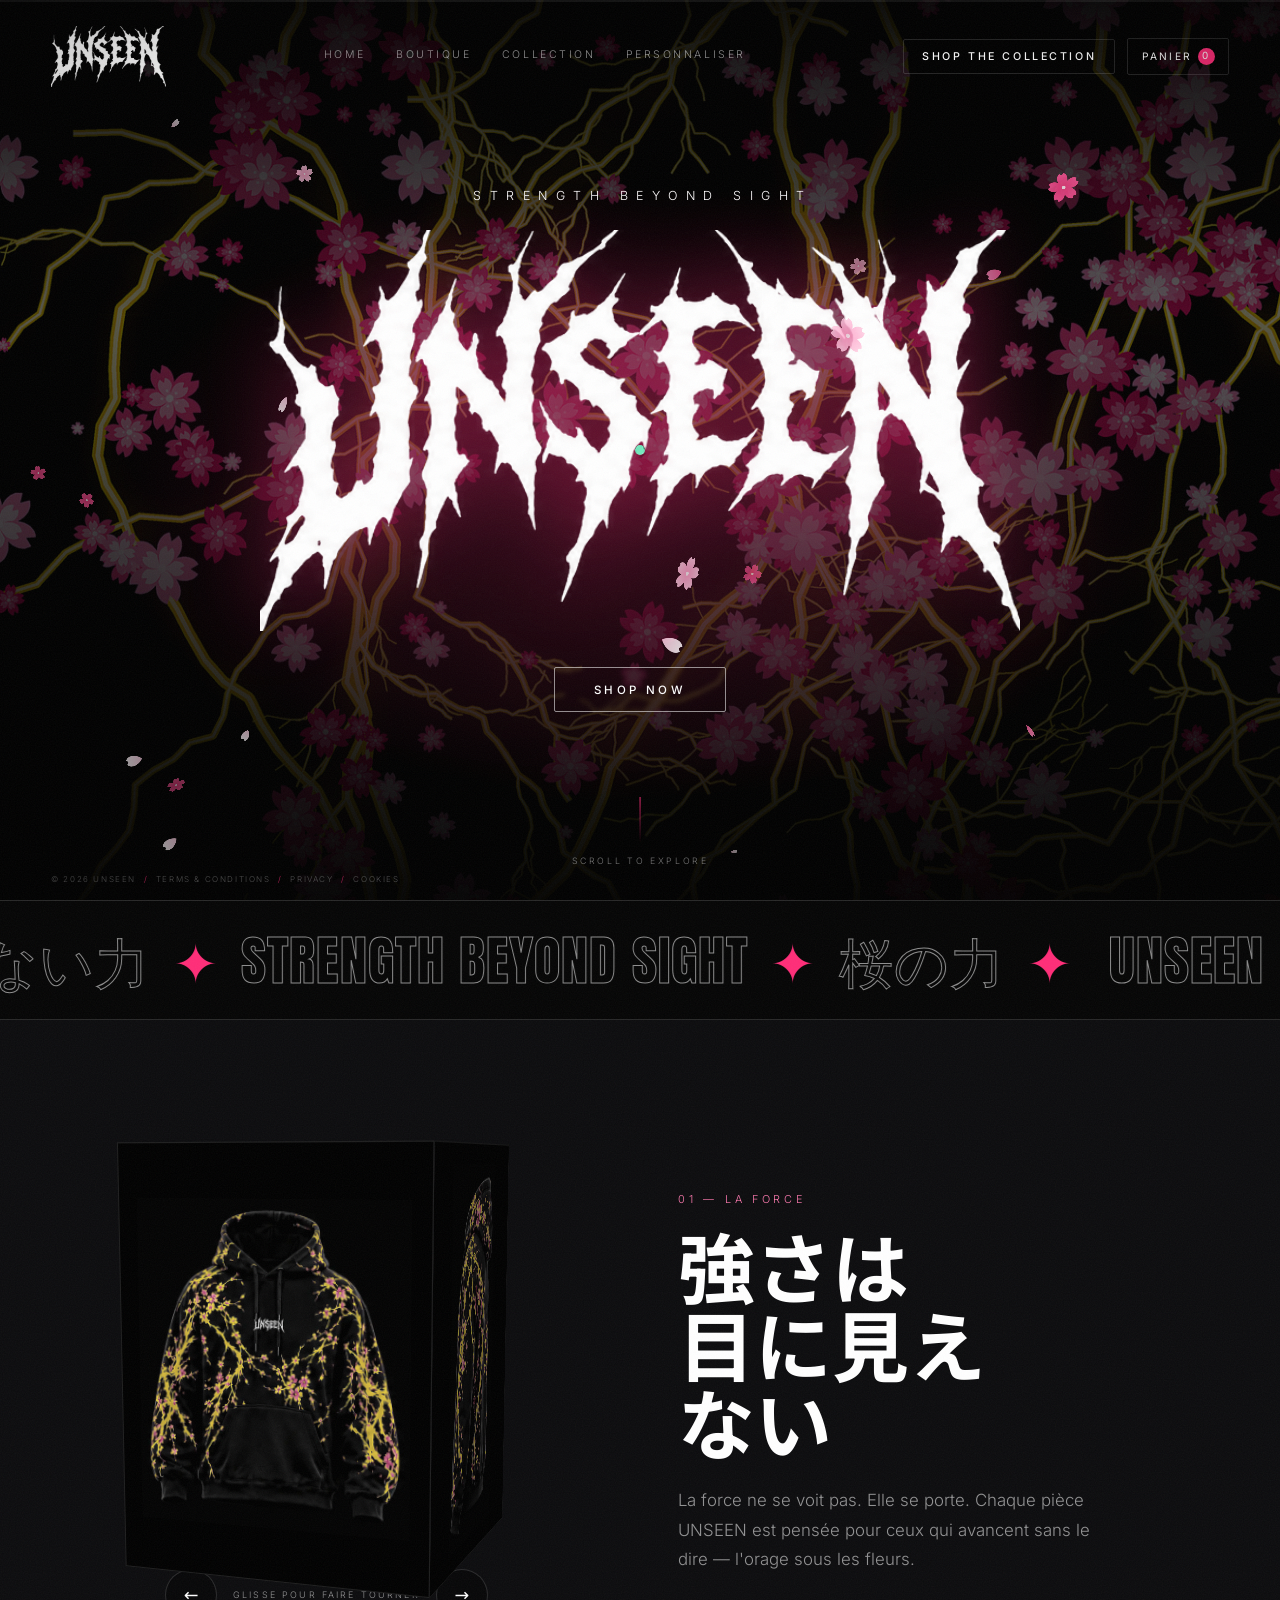
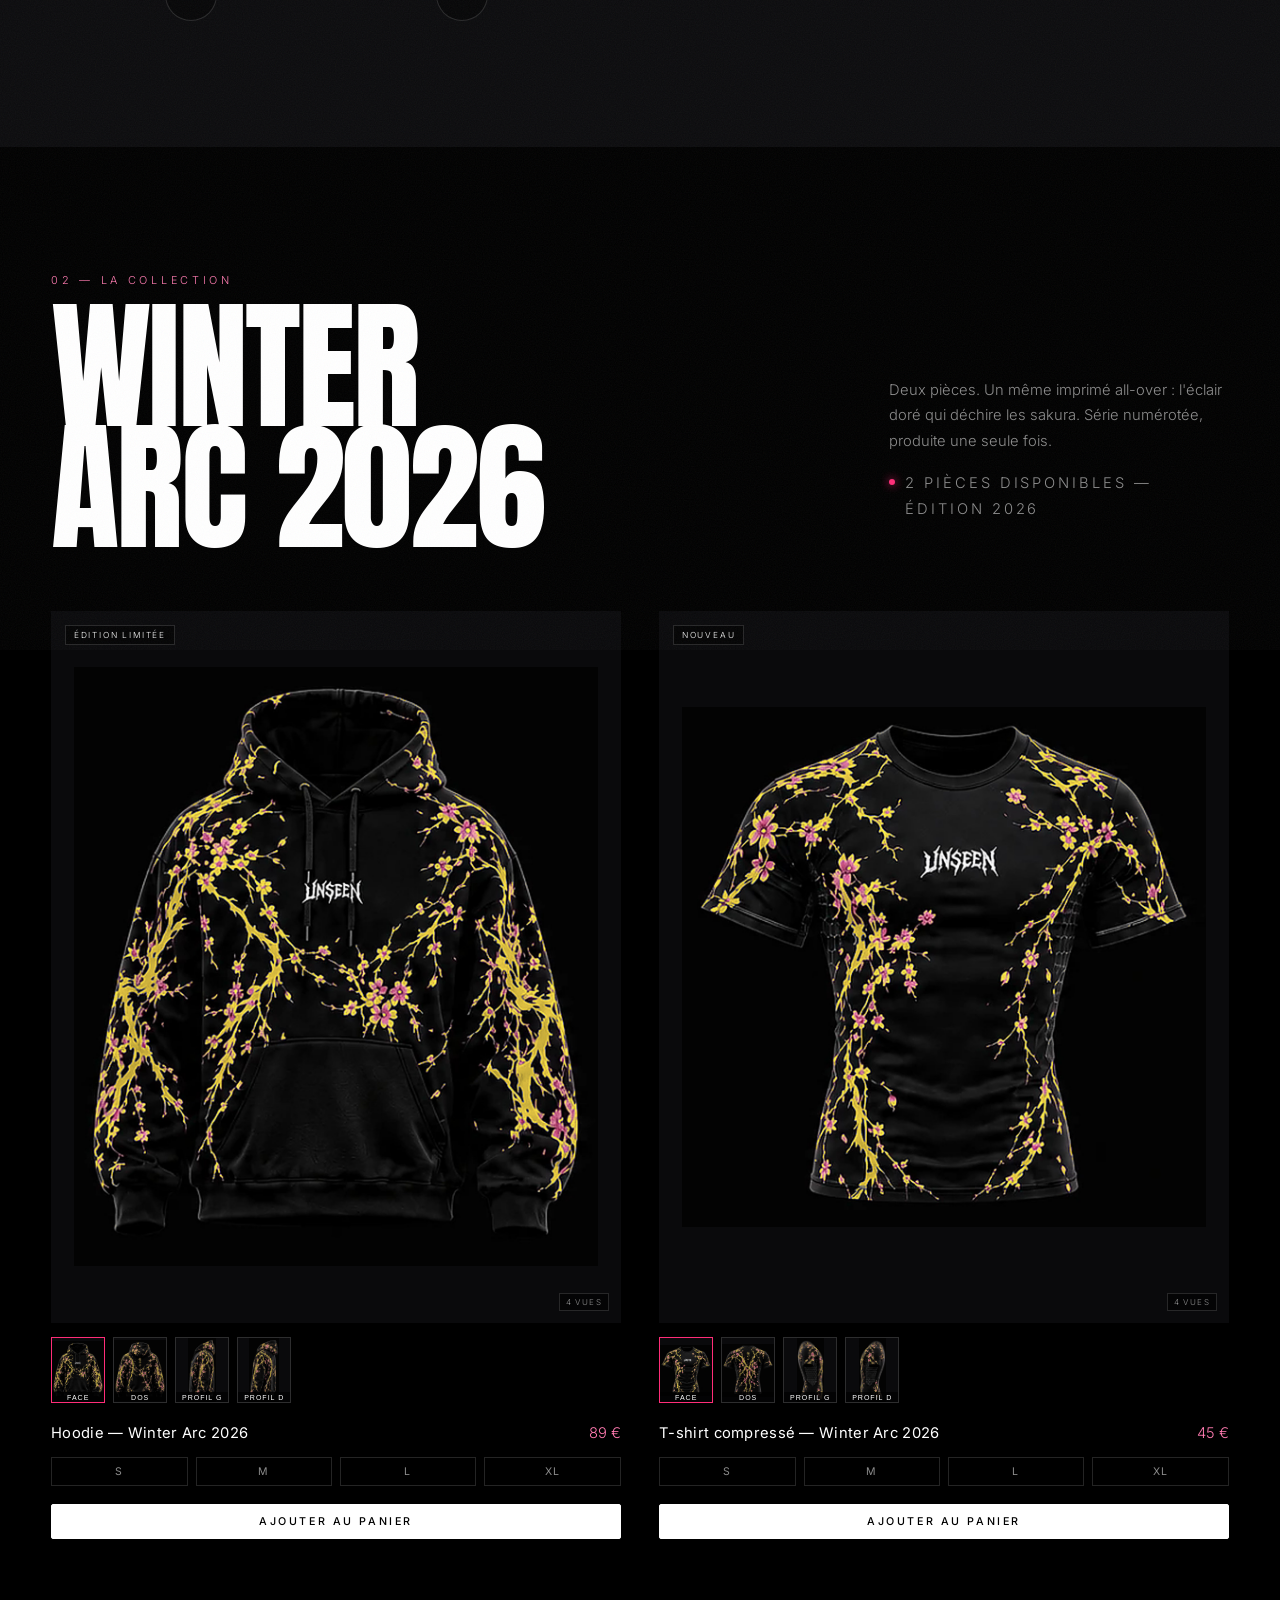
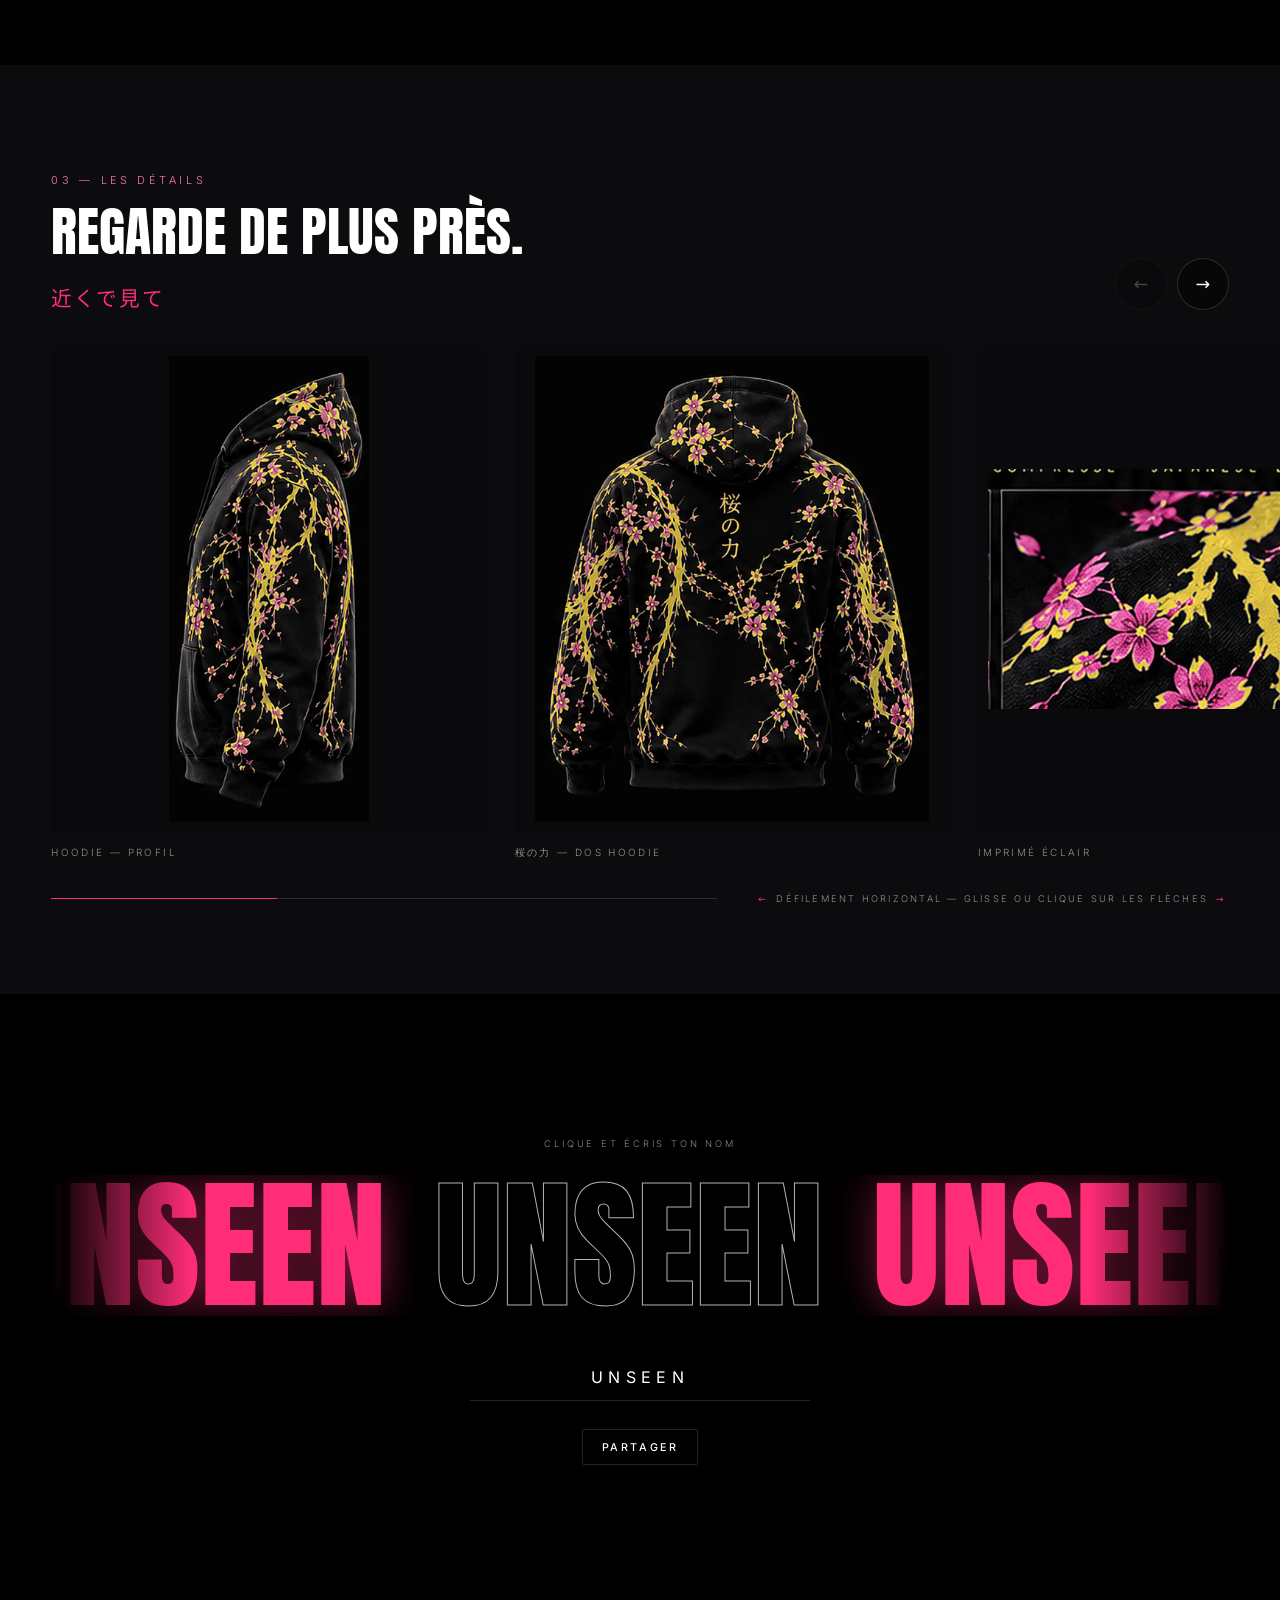
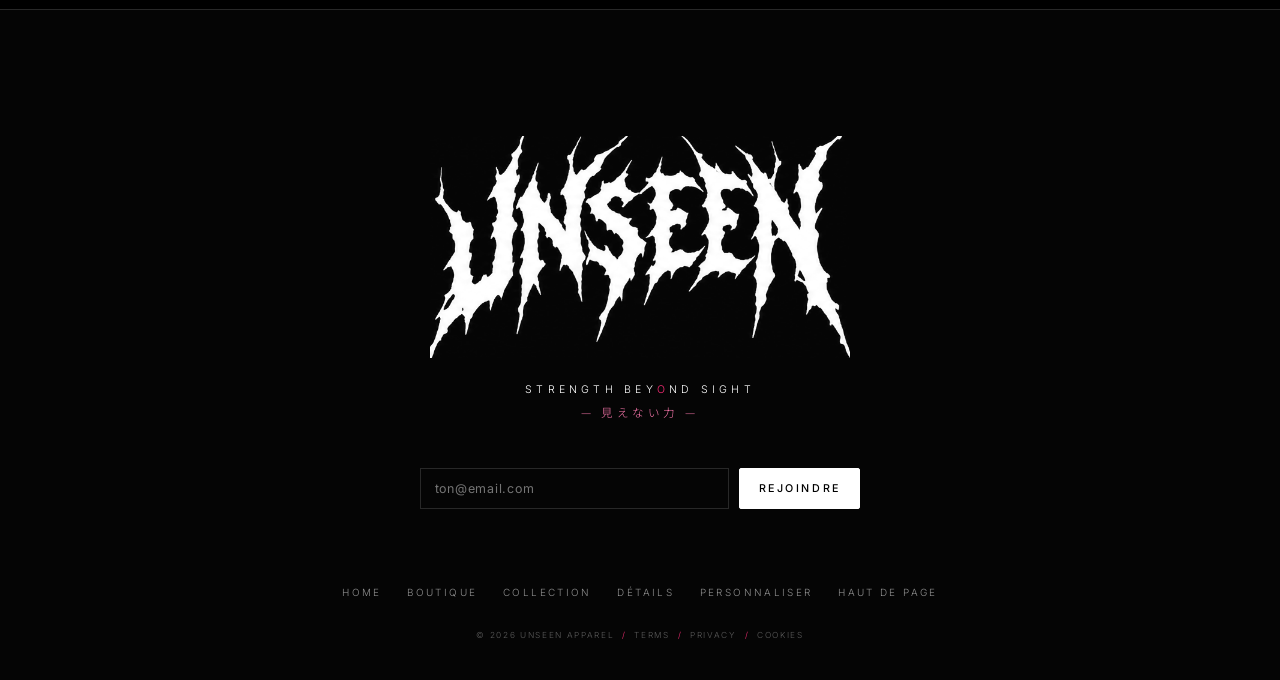
==== commit f4dfae0f: "Onglet Home, hero simplifié et corrections de navigation - onglet « Home » en tête de la navigation " ====
--- a/unseen/index.html
+++ b/unseen/index.html
@@ -40,6 +40,7 @@
     <img src="assets/wordmark.png" alt="UNSEEN">
   </a>
   <nav class="hdr__nav">
+    <a href="#top">Home</a>
     <a href="boutique.html">Boutique</a>
     <a href="#collection">Collection</a>
     <a href="#custom">Personnaliser</a>
@@ -61,12 +62,11 @@
   </div>
   <div class="hero__glow" aria-hidden="true"></div>
   <div class="hero__content">
-    <p class="hero__kicker"><span>桜の力</span> — Winter Arc 2026 Collection</p>
+    <p class="hero__kicker">S T R E N G T H &nbsp; B E Y O N D &nbsp; S I G H T</p>
     <h1 class="hero__mark">
       <img src="assets/wordmark.png" alt="UNSEEN">
     </h1>
-    <p class="hero__tag">S T R E N G T H &nbsp; B E Y O N D &nbsp; S I G H T</p>
-    <p class="hero__jp">— 見えない力 —</p>
+    <a class="btn btn--hero" href="boutique.html" data-magnetic>Shop now</a>
   </div>
   <div class="scrollcue"><span class="scrollcue__line"></span>SCROLL TO EXPLORE</div>
 </section>
@@ -210,7 +210,7 @@
   </form>
   <p class="ftr__msg" id="newsMsg" role="status"></p>
   <nav class="ftr__nav">
-    <a href="boutique.html">Boutique</a><a href="#collection">Collection</a><a href="#gal">Détails</a>
+    <a href="#top">Home</a><a href="boutique.html">Boutique</a><a href="#collection">Collection</a><a href="#gal">Détails</a>
     <a href="#custom">Personnaliser</a><a href="#top">Haut de page</a>
   </nav>
   <p class="ftr__legal">© 2026 UNSEEN APPAREL <i>/</i> TERMS <i>/</i> PRIVACY <i>/</i> COOKIES</p>
--- a/unseen/css/style.css
+++ b/unseen/css/style.css
@@ -73,6 +73,12 @@
 }
 .btn--ghost:hover{border-color:var(--pink);color:var(--pink);transform:translateY(-2px)}
 .btn--fill{background:#fff;color:#000;border-color:#fff}
+.btn--hero{
+  margin-top:clamp(2rem,4vh,3.2rem);padding:1.25em 3.4em;font-size:.72rem;letter-spacing:.3em;
+  background:transparent;color:#fff;border:1px solid rgba(255,255,255,.55);
+  backdrop-filter:blur(2px);
+}
+.btn--hero:hover,.btn--hero:focus-visible{background:#fff;color:#000;border-color:#fff;transform:translateY(-2px)}
 .btn--fill:hover{background:var(--pink);border-color:var(--pink);color:#fff;transform:translateY(-2px)}
 
 /* ---------- loader ---------- */
@@ -138,7 +144,12 @@
 .hdr__nav a::after{content:"";position:absolute;left:0;bottom:0;width:0;height:1px;background:var(--pink);transition:width .4s var(--ease)}
 .hdr__nav a:hover{color:#fff}
 .hdr__nav a:hover::after{width:100%}
-@media(max-width:860px){.hdr__nav{display:none}}
+@media(max-width:860px){
+  .hdr{flex-wrap:wrap;row-gap:.5rem}
+  .hdr__nav{order:3;width:100%;justify-content:center;gap:1.4rem;font-size:.55rem;
+    padding-top:.55rem;border-top:1px solid rgba(255,255,255,.08)}
+  .page{padding-top:clamp(120px,17vh,150px)}
+}
 @media(max-width:560px){.hdr__cta{display:none}}
 
 .legal{
@@ -165,7 +176,8 @@
   background:radial-gradient(60% 50% at 50% 55%,rgba(255,45,120,.22),transparent 70%),
              linear-gradient(to bottom,rgba(0,0,0,.85),transparent 35%,rgba(0,0,0,.9))}
 .hero__content{position:relative;z-index:2;text-align:center;padding:0 var(--pad)}
-.hero__kicker{font-size:.64rem;letter-spacing:.34em;text-transform:uppercase;color:var(--mute);margin:0 0 2rem}
+.hero__kicker{font-size:clamp(.58rem,1.3vw,.78rem);letter-spacing:.18em;text-transform:uppercase;
+  color:#fff;margin:0 0 clamp(1.4rem,3vh,2.4rem)}
 .hero__kicker span{font-family:"Noto Sans JP","Hiragino Sans","Yu Gothic",Meiryo,sans-serif;color:var(--pink-soft);letter-spacing:.1em}
 .hero__mark{margin:0;transition:transform .6s var(--ease)}
 .hero__mark img{
@@ -560,8 +572,14 @@
   color:rgba(255,255,255,.4)}
 .prod__autres{margin-top:clamp(60px,10vh,120px);padding-top:clamp(30px,5vh,60px);
   border-top:1px solid var(--line)}
-.prod__autres .shop__grid{margin-top:2rem}
-.prod__autres .shopcard__media{aspect-ratio:1/1}
+.prod__autres .shop__grid{margin-top:2rem;grid-template-columns:repeat(auto-fill,minmax(190px,220px));
+  justify-content:start}
+.prod__autres .shopcard__media{aspect-ratio:4/5}
+.prod__autres .shopcard__body{padding-top:.9rem}
+.prod__autres .shopcard__body h3{font-size:.76rem;margin-bottom:.4rem}
+.prod__autres .shopcard__bas{margin:0}
+.prod__autres .card__price{font-size:.8rem}
+.prod__autres .card__go{font-size:.46rem;padding:.55em 1em;bottom:10px}
 
 @media (prefers-reduced-motion:reduce){
   .cube{transform:none!important}
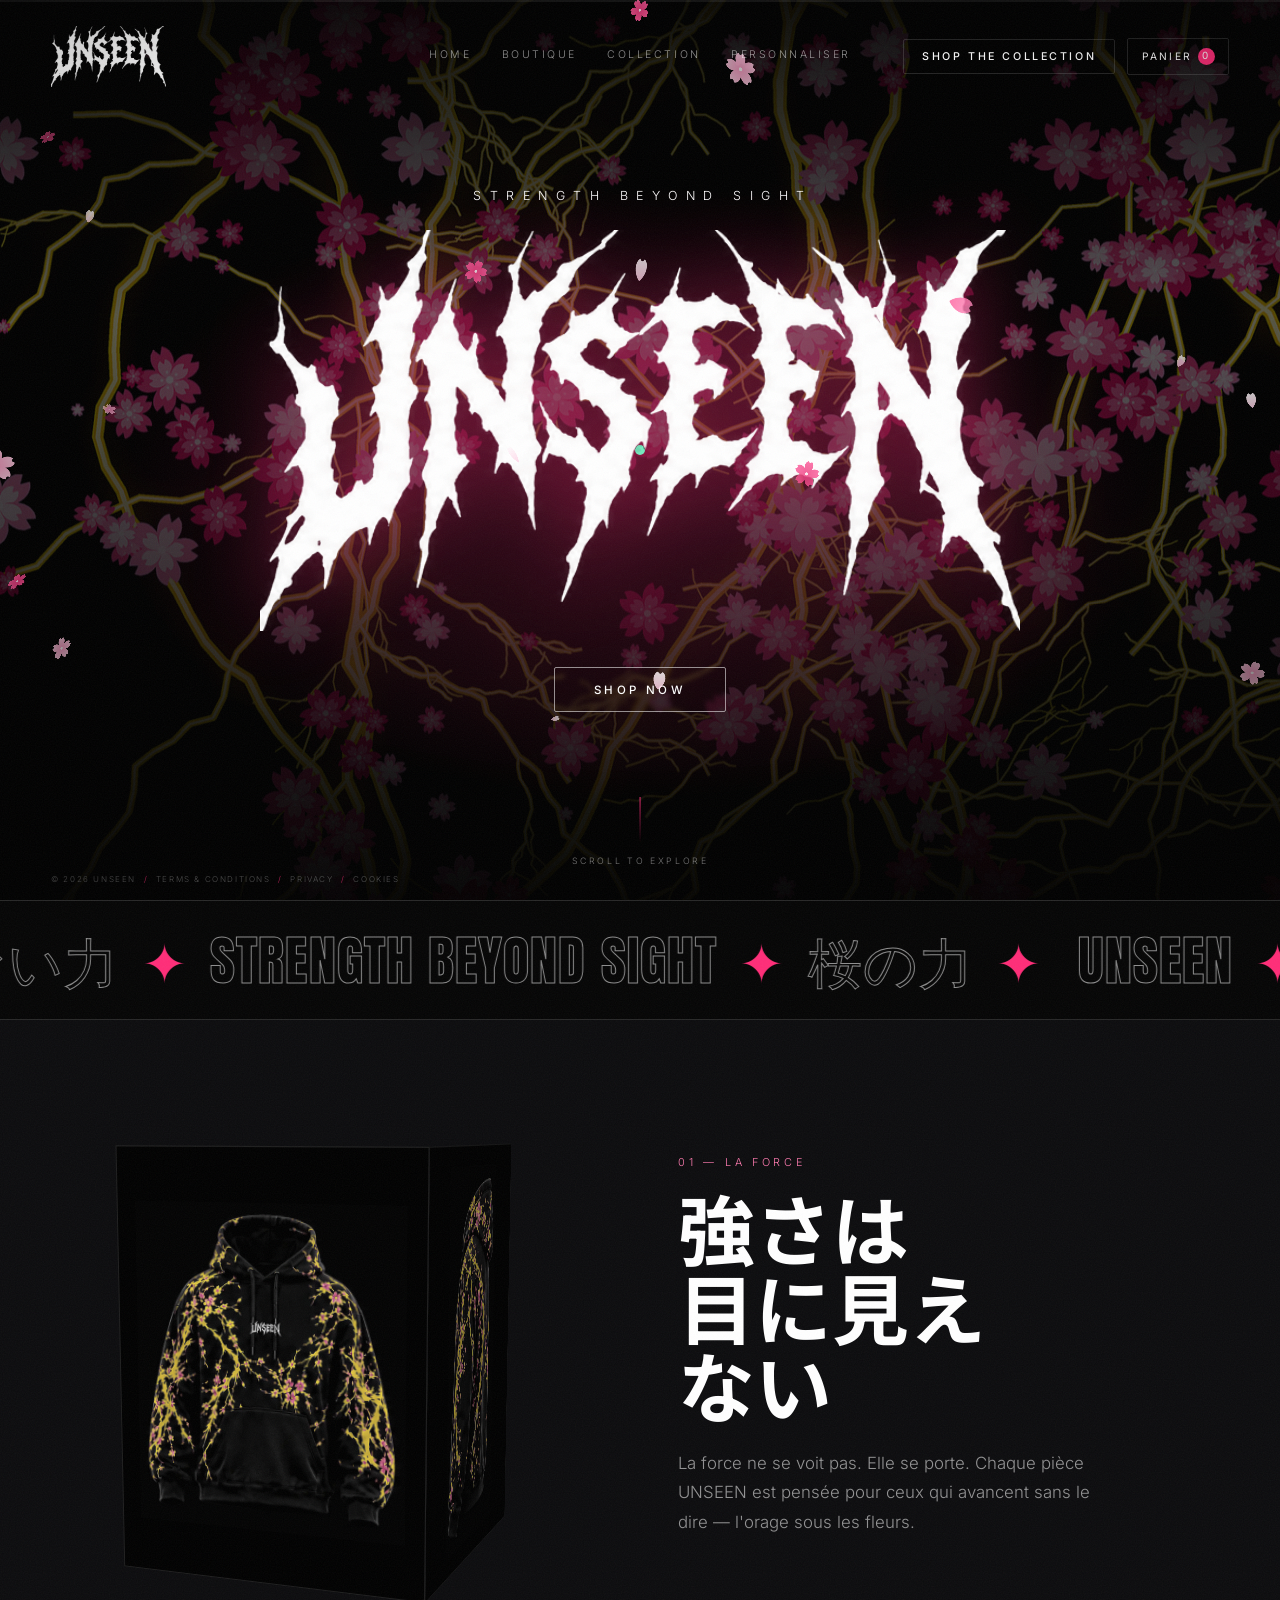
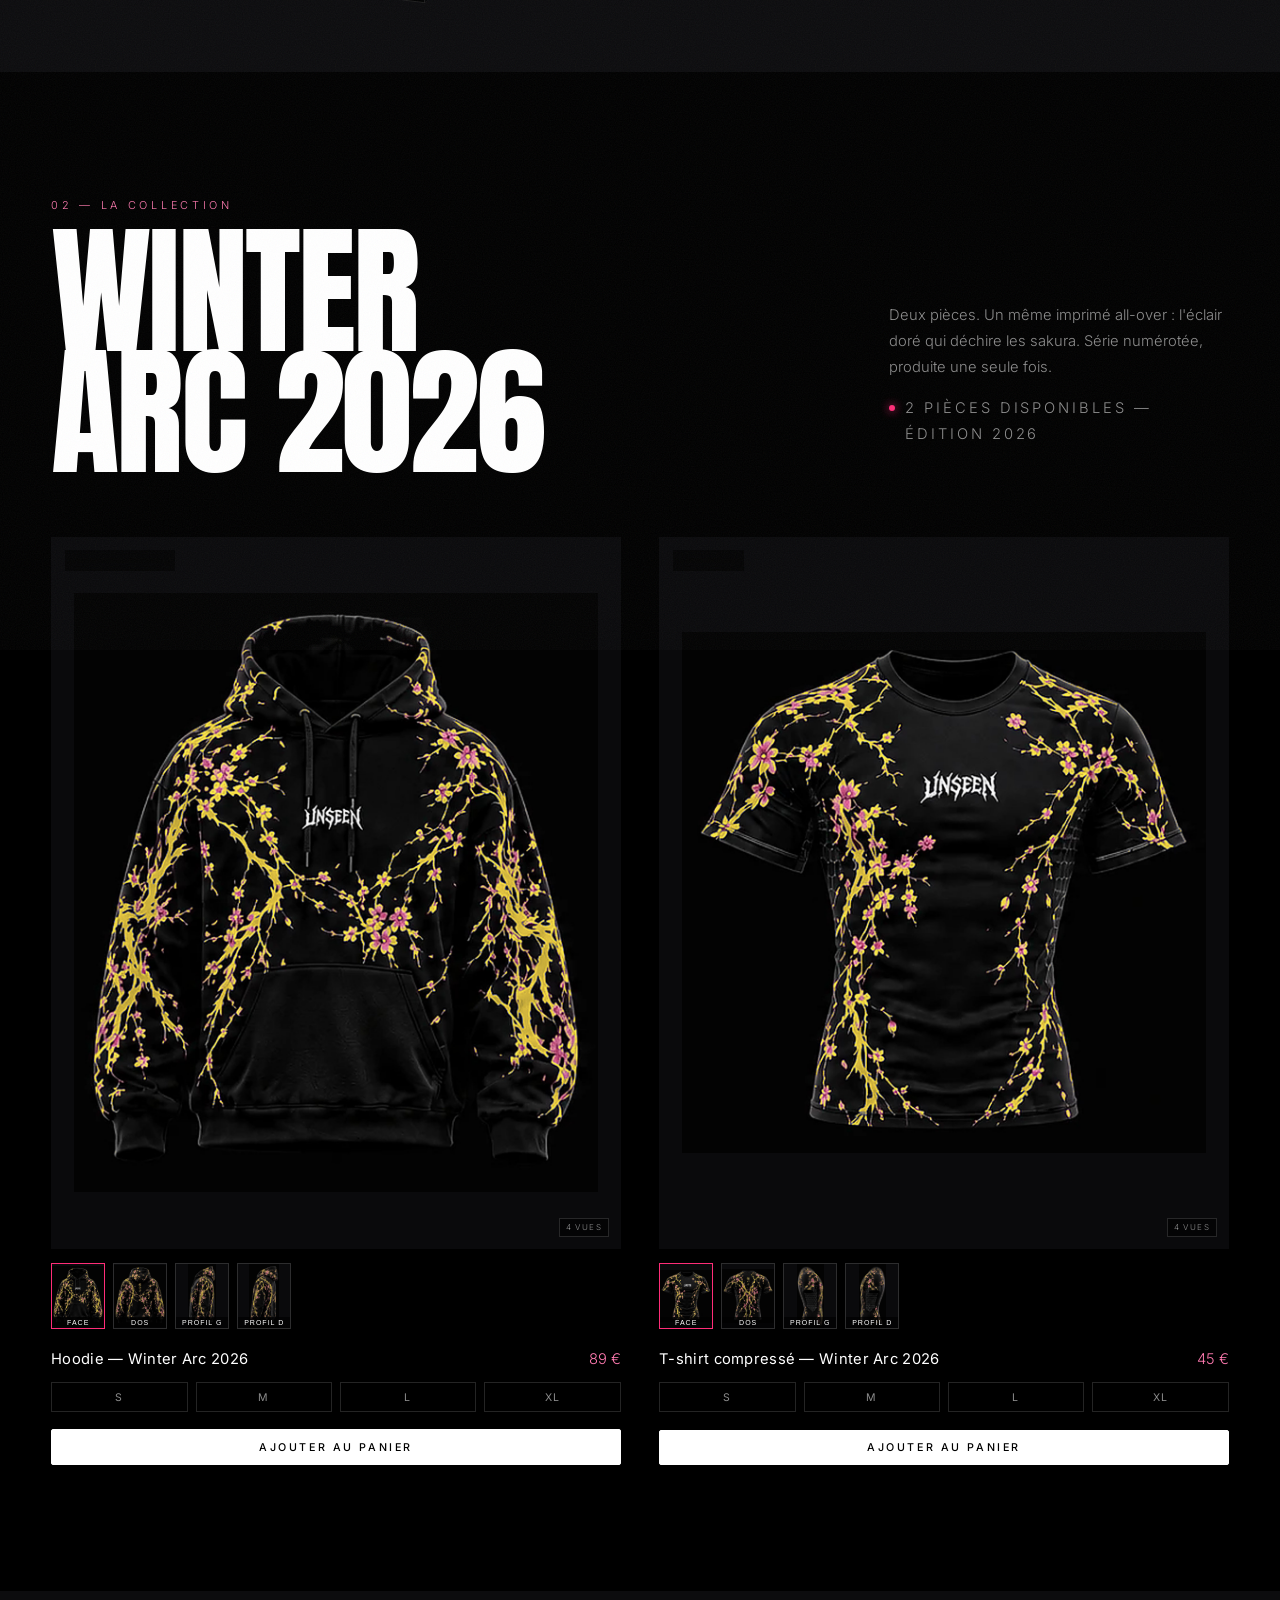
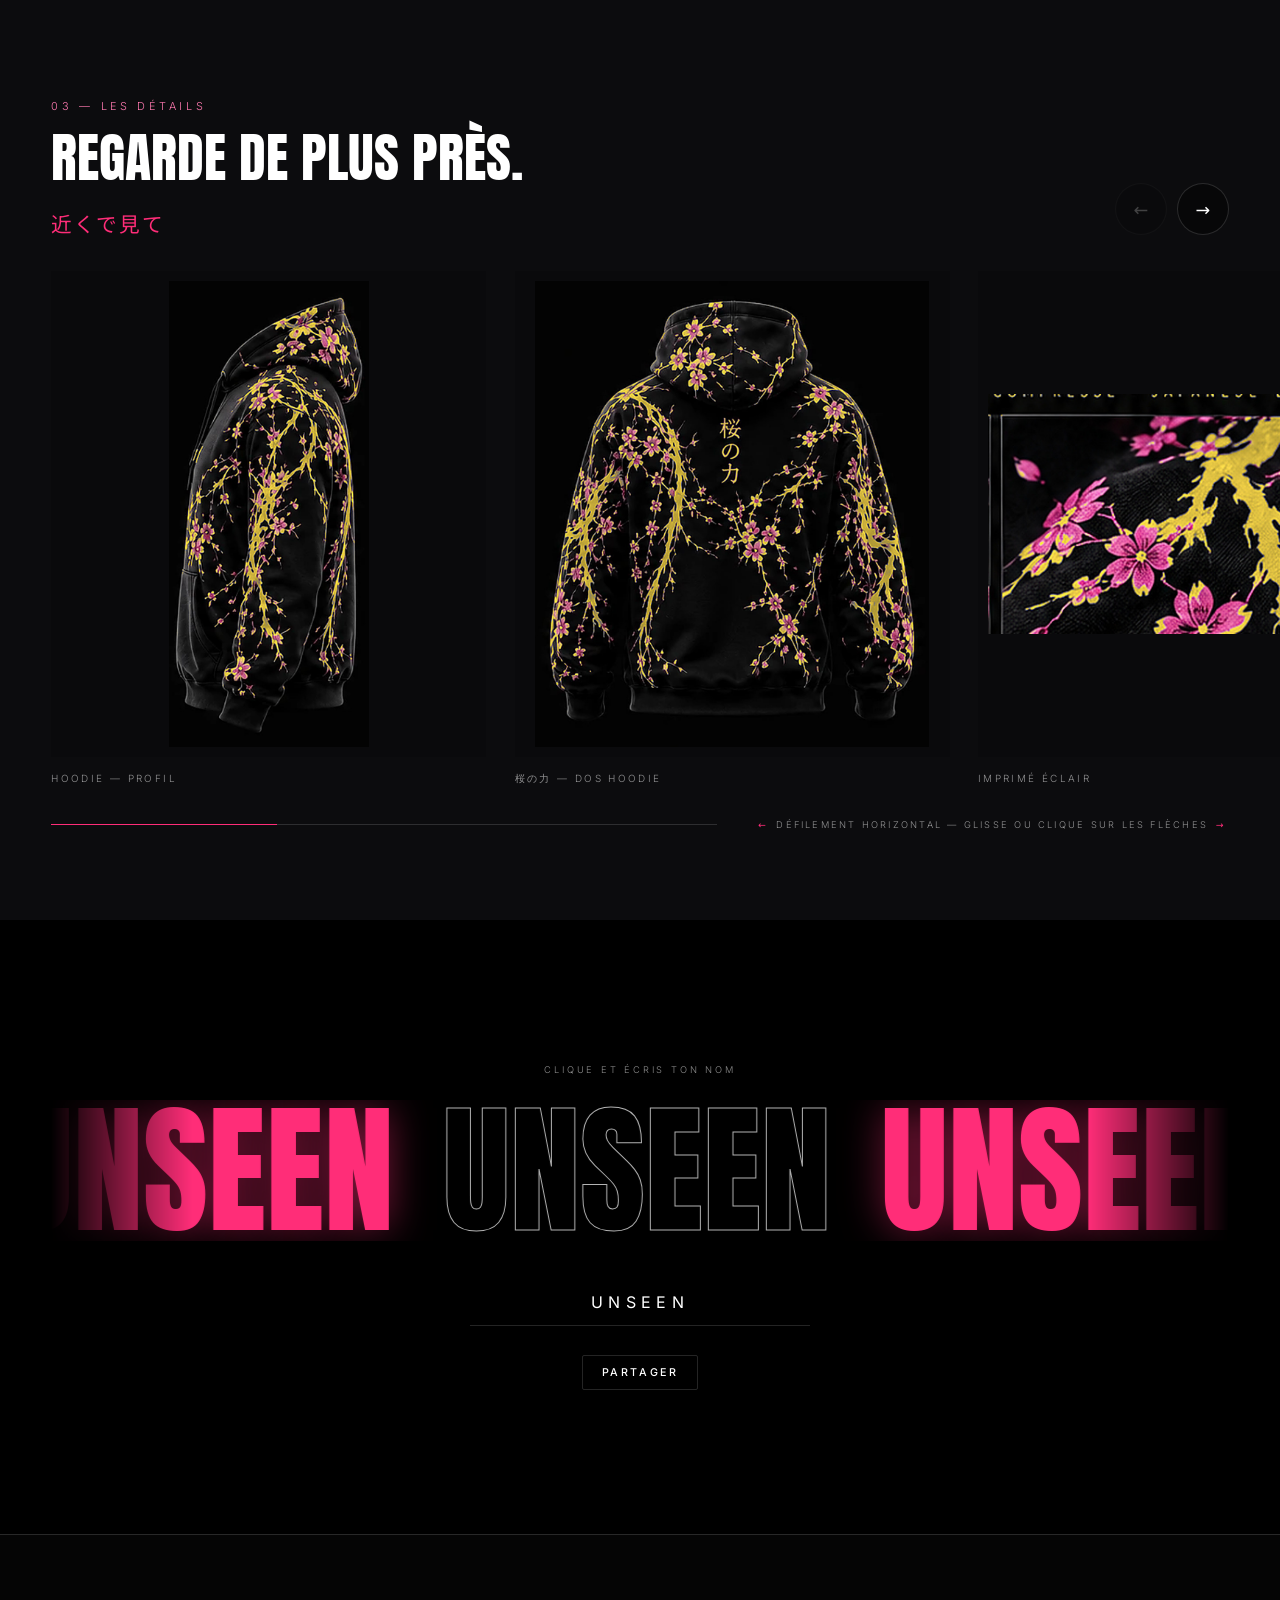
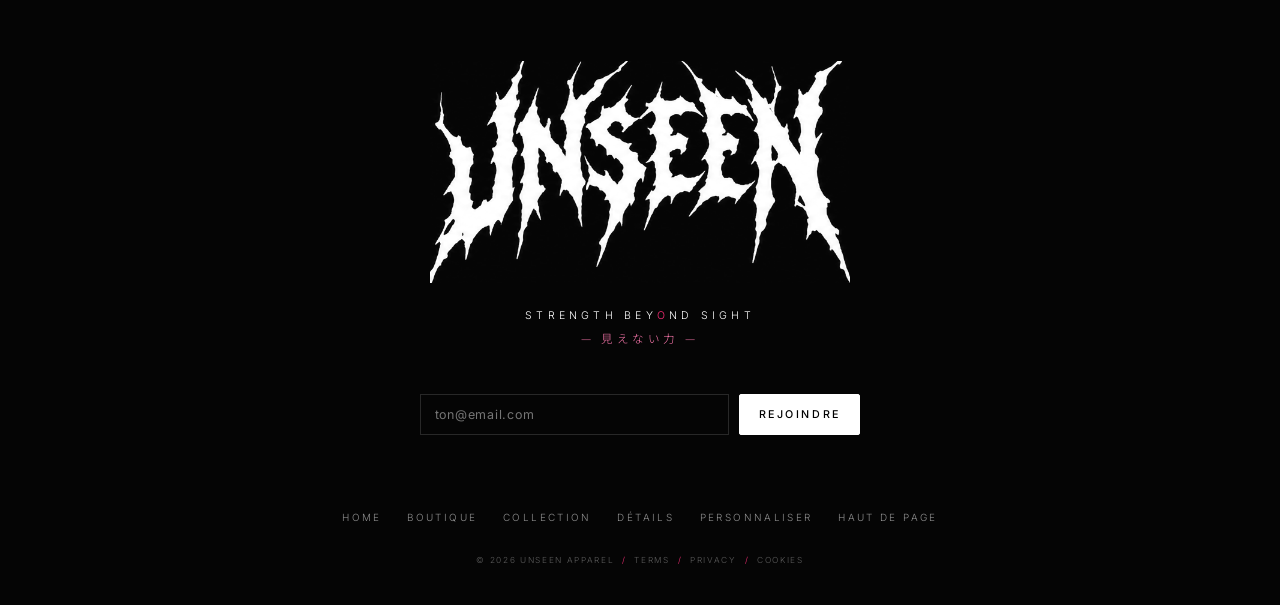
==== commit 3d084453: "Navigation centrée, cube en rotation libre, arrivée en haut des fiches - la barre Home / Boutique / " ====
--- a/unseen/index.html
+++ b/unseen/index.html
@@ -82,17 +82,11 @@
 <!-- ░░ MANIFESTE + CUBE ░░ -->
 <section class="split">
   <div class="cube__stage">
-    <div class="cube" id="cube" tabindex="0" role="img"
-         aria-label="Hoodie UNSEEN présenté sur un cube rotatif — glisse pour le faire tourner">
+    <div class="cube" id="cube" role="img" aria-label="Hoodie UNSEEN, présenté en rotation continue">
       <figure class="cube__face" style="--k:0"><img loading="lazy" decoding="async" src="assets/hoodie_front.jpg" alt=""></figure>
       <figure class="cube__face" style="--k:1"><img loading="lazy" decoding="async" src="assets/hoodie_side2.jpg" alt=""></figure>
       <figure class="cube__face" style="--k:2"><img loading="lazy" decoding="async" src="assets/hoodie_back.jpg" alt=""></figure>
       <figure class="cube__face" style="--k:3"><img loading="lazy" decoding="async" src="assets/hoodie_side1.jpg" alt=""></figure>
-    </div>
-    <div class="cube__ctrl">
-      <button class="gal__arrow" type="button" id="cubePrev" aria-label="Tourner vers la gauche">&#8592;</button>
-      <p class="cube__hint">Glisse pour faire tourner</p>
-      <button class="gal__arrow" type="button" id="cubeNext" aria-label="Tourner vers la droite">&#8594;</button>
     </div>
   </div>
   <div class="split__txt">
--- a/unseen/css/style.css
+++ b/unseen/css/style.css
@@ -118,14 +118,14 @@
 /* ---------- header ---------- */
 .hdr{
   position:fixed;top:0;left:0;right:0;z-index:800;
-  display:flex;align-items:center;justify-content:space-between;gap:1rem;
+  display:grid;grid-template-columns:1fr auto 1fr;align-items:center;gap:1rem;
   padding:clamp(14px,2.2vw,26px) var(--pad);
   transition:transform .5s var(--ease),background .5s var(--ease),backdrop-filter .5s;
 }
 .hdr.is-stuck{background:rgba(0,0,0,.6);backdrop-filter:blur(14px)}
 .hdr.is-hidden{transform:translateY(-110%)}
 .hdr__logo img{width:clamp(88px,9vw,124px)}
-.hdr__actions{display:flex;align-items:center;gap:12px}
+.hdr__actions{display:flex;align-items:center;gap:12px;justify-self:end}
 .bagbtn{
   display:inline-flex;align-items:center;gap:.6em;padding:.85em 1.3em;cursor:pointer;
   border:1px solid var(--line);background:transparent;color:#fff;font-family:inherit;
@@ -139,14 +139,14 @@
   font-size:.62rem;line-height:1.4;text-align:center;transition:transform .35s var(--ease);
 }
 .bagbtn.is-pop .bagbtn__n{transform:scale(1.45)}
-.hdr__nav{display:flex;gap:1.9rem;font-size:.66rem;letter-spacing:.24em;text-transform:uppercase;color:var(--mute)}
+.hdr__nav{display:flex;justify-content:center;gap:1.9rem;font-size:.66rem;letter-spacing:.24em;text-transform:uppercase;color:var(--mute)}
 .hdr__nav a{position:relative;padding-bottom:3px;transition:color .3s}
 .hdr__nav a::after{content:"";position:absolute;left:0;bottom:0;width:0;height:1px;background:var(--pink);transition:width .4s var(--ease)}
 .hdr__nav a:hover{color:#fff}
 .hdr__nav a:hover::after{width:100%}
 @media(max-width:860px){
-  .hdr{flex-wrap:wrap;row-gap:.5rem}
-  .hdr__nav{order:3;width:100%;justify-content:center;gap:1.4rem;font-size:.55rem;
+  .hdr{grid-template-columns:auto 1fr;row-gap:.5rem}
+  .hdr__nav{grid-column:1 / -1;order:3;width:100%;justify-content:center;gap:1.4rem;font-size:.55rem;
     padding-top:.55rem;border-top:1px solid rgba(255,255,255,.08)}
   .page{padding-top:clamp(120px,17vh,150px)}
 }
@@ -437,11 +437,8 @@
   flex-direction:column;align-items:center;gap:1.4rem}
 .cube{
   position:relative;width:clamp(200px,24vw,300px);height:clamp(270px,32vw,400px);
-  transform-style:preserve-3d;cursor:grab;touch-action:pan-y;outline:none;
-  will-change:transform;
-}
-.cube.is-grab{cursor:grabbing}
-.cube:focus-visible{outline:1px solid var(--pink);outline-offset:18px}
+  transform-style:preserve-3d;pointer-events:none;will-change:transform;
+}
 .cube__face{
   position:absolute;inset:0;margin:0;overflow:hidden;background:#000;
   border:1px solid rgba(255,255,255,.12);backface-visibility:hidden;
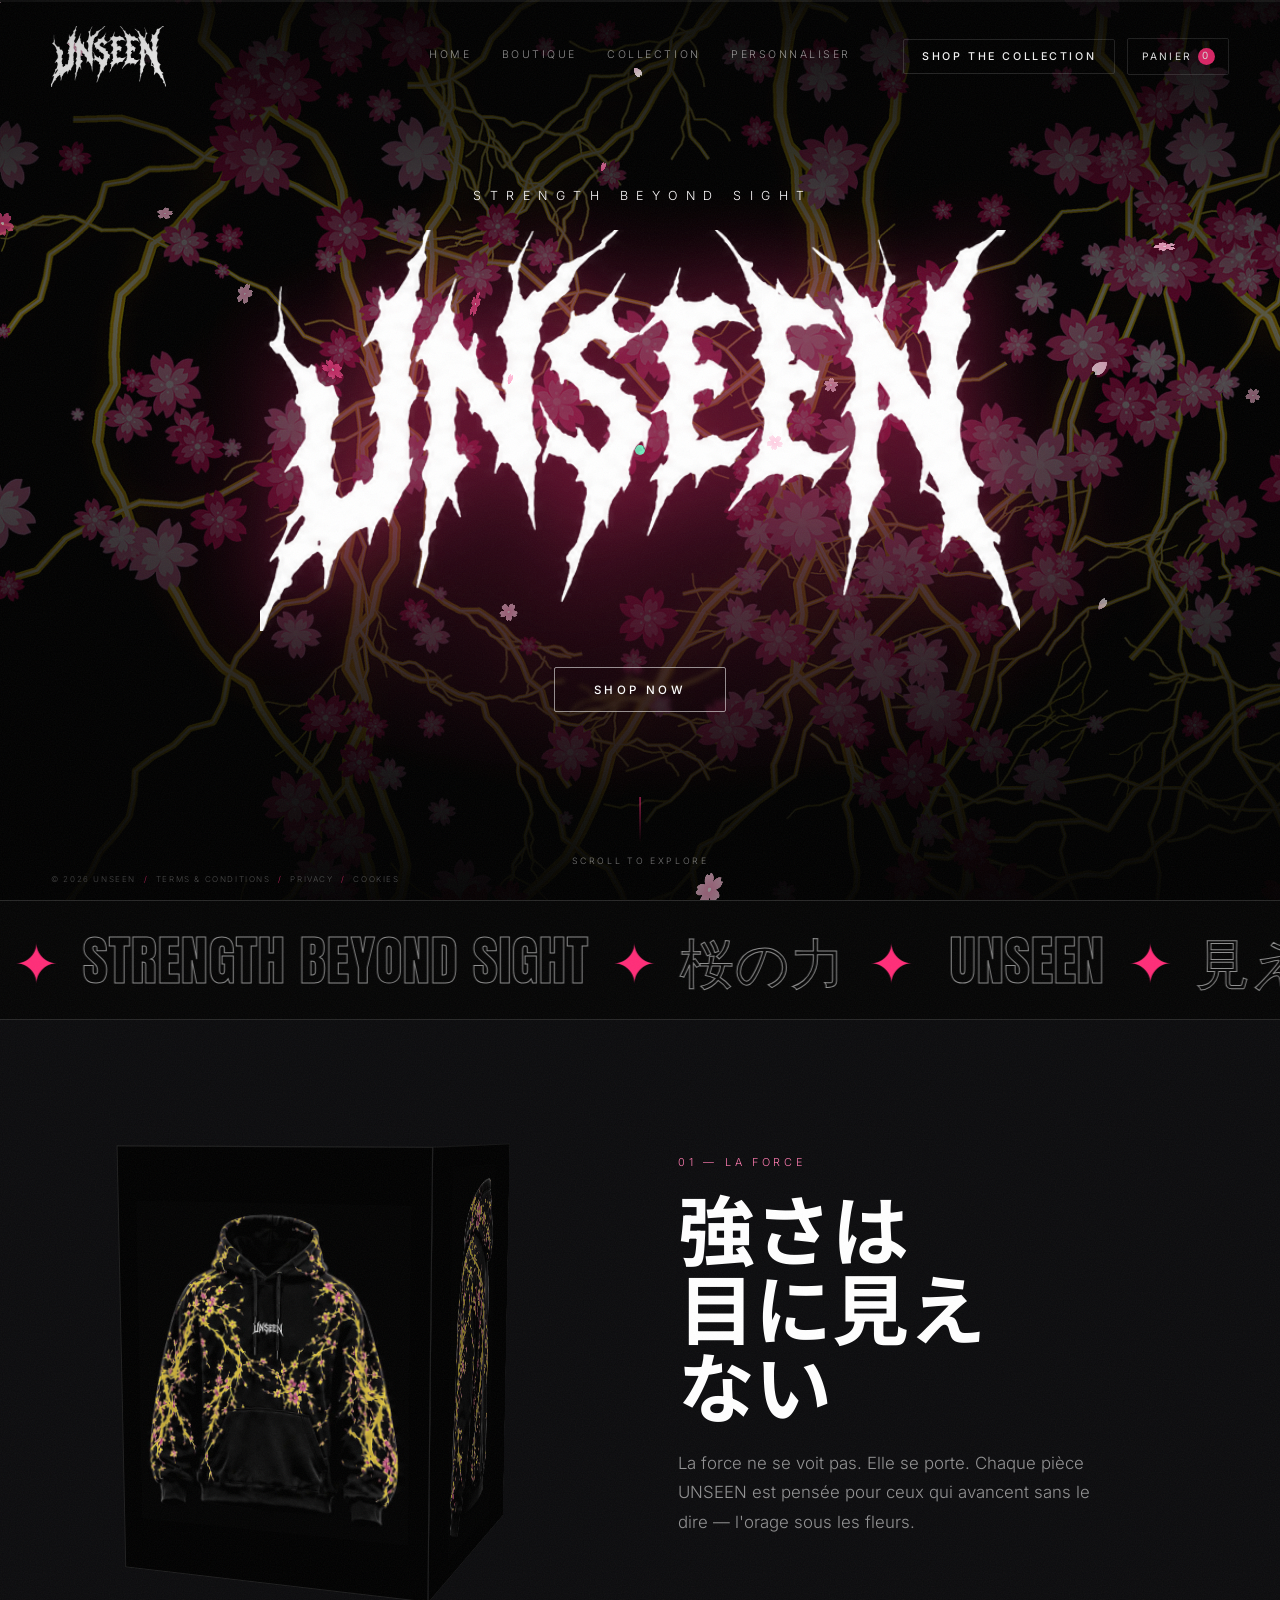
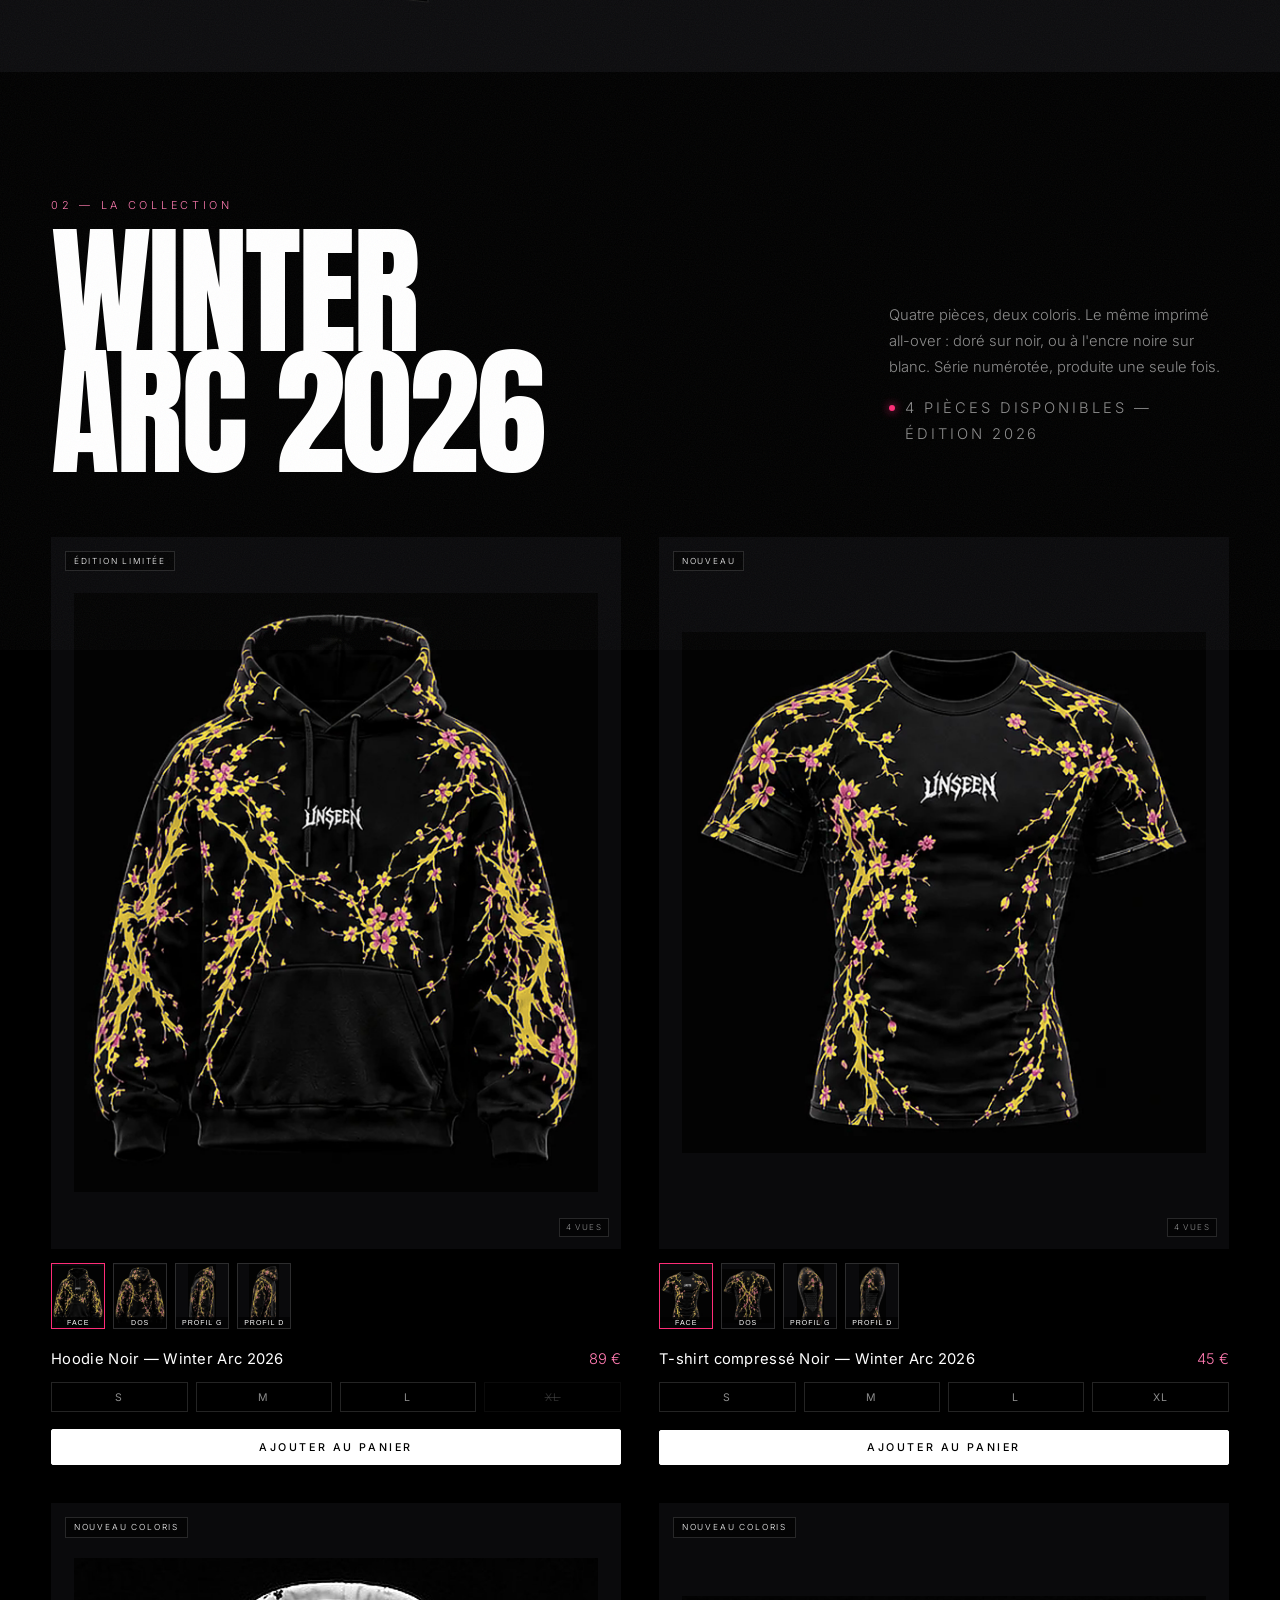
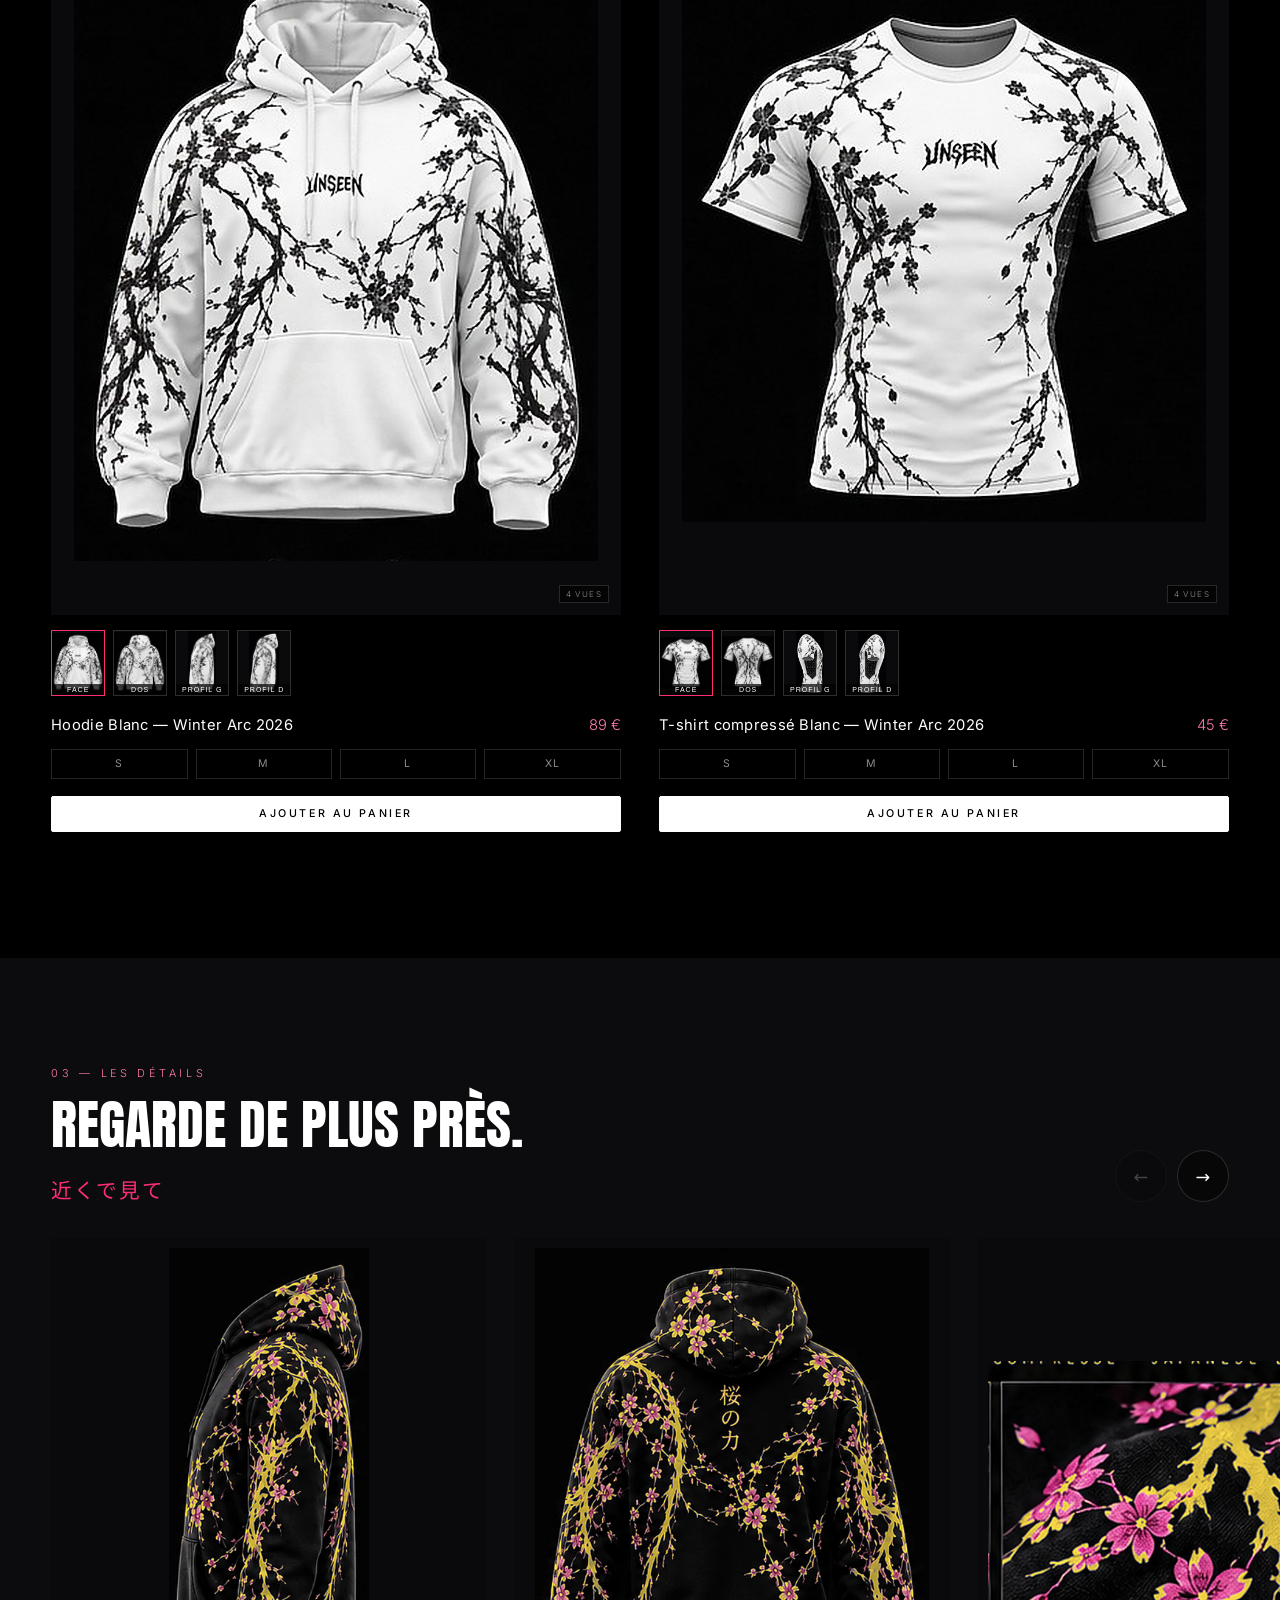
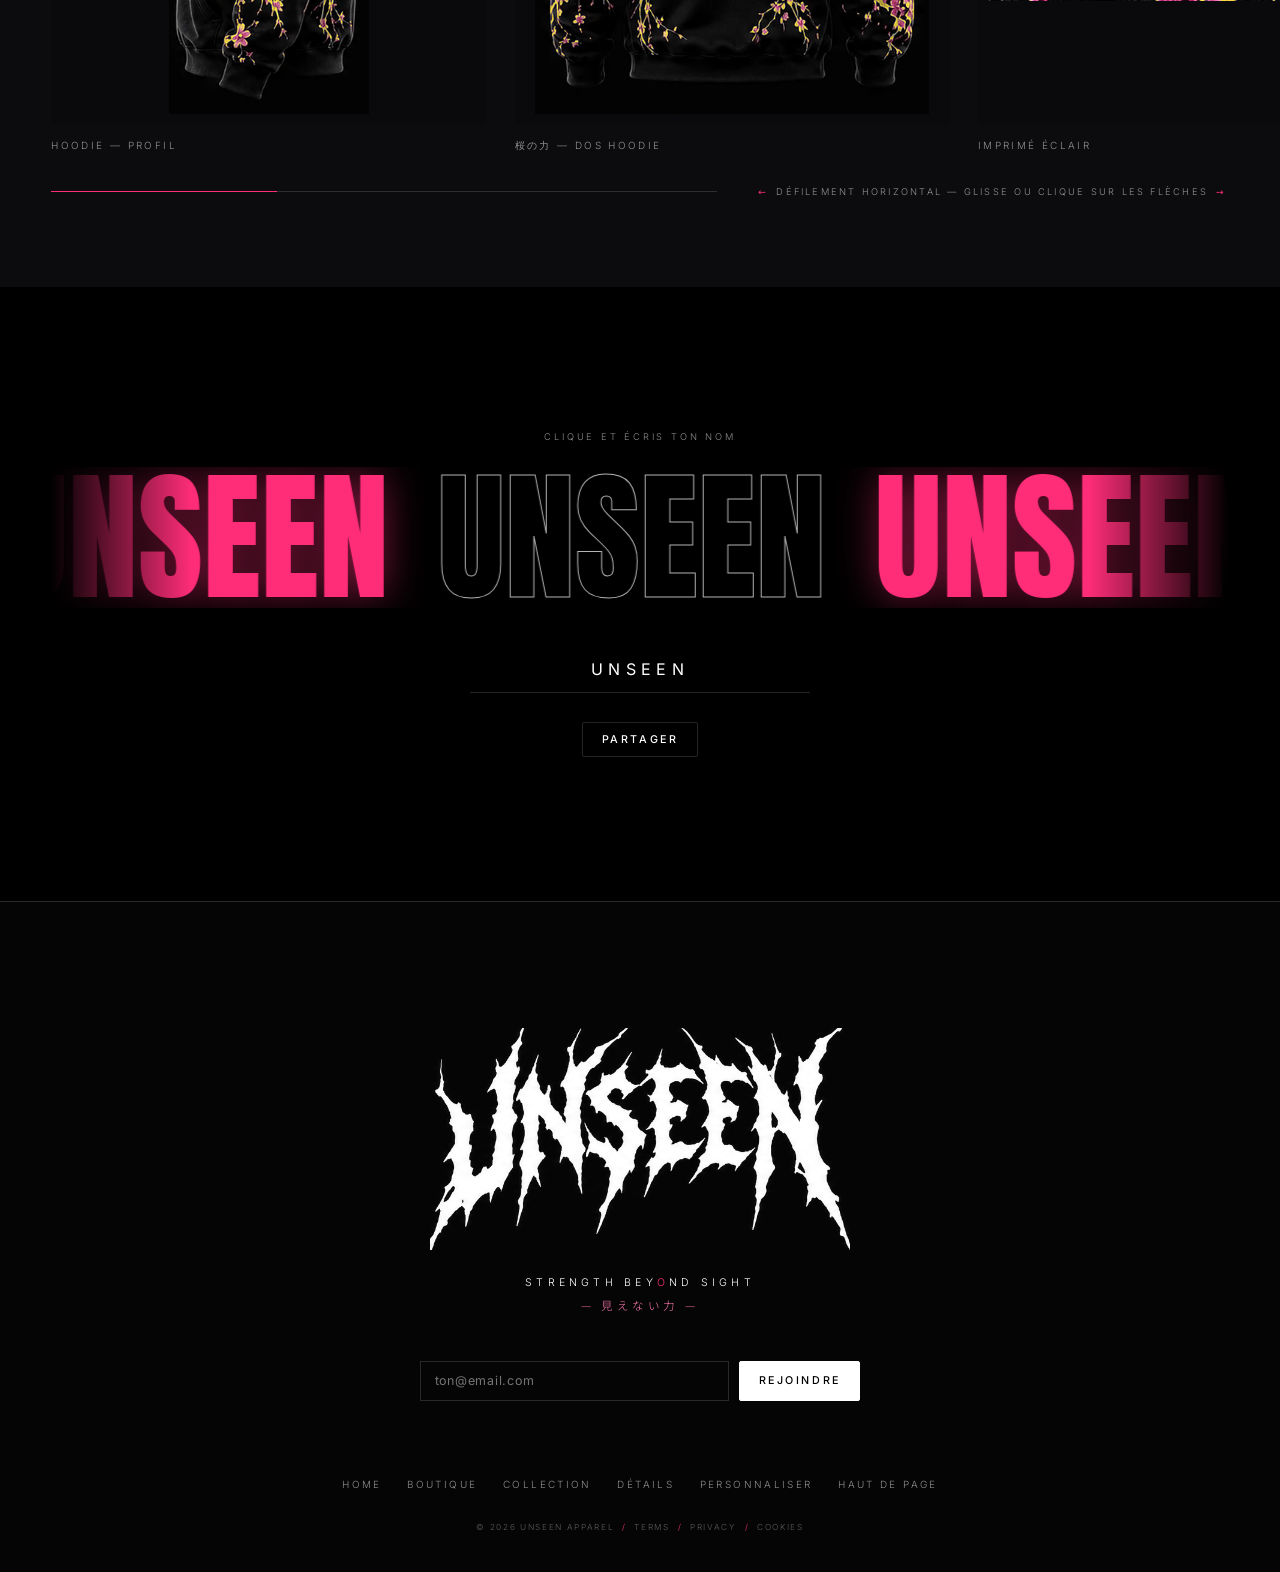
==== commit 1f0c88e6: "Ajout du coloris blanc : quatre pièces dans la collection - import de la planche blanche (hoodie et " ====
--- a/unseen/index.html
+++ b/unseen/index.html
@@ -104,49 +104,13 @@
       <h2 class="h-display">WINTER<br>ARC 2026</h2>
     </div>
     <div class="coll__note">
-      <p>Deux pièces. Un même imprimé all-over : l'éclair doré qui déchire les sakura.
-         Série numérotée, produite une seule fois.</p>
-      <p class="coll__stock"><span></span> 2 pièces disponibles — édition 2026</p>
+      <p>Quatre pièces, deux coloris. Le même imprimé all-over : doré sur noir,
+         ou à l'encre noire sur blanc. Série numérotée, produite une seule fois.</p>
+      <p class="coll__stock"><span></span> 4 pièces disponibles — édition 2026</p>
     </div>
   </header>
 
-  <div class="coll__grid">
-    <article class="card" data-reveal>
-      <a class="card__media" href="produit.html?ref=hoodie" aria-label="Voir la fiche du hoodie">
-        <img loading="lazy" decoding="async" src="assets/hoodie_front.jpg" alt="Hoodie UNSEEN" class="card__main">
-        <span class="card__badge">Édition limitée</span>
-        <span class="card__go">Voir la fiche</span>
-      </a>
-      <div class="card__views" data-views="hoodie_front:Face,hoodie_back:Dos,hoodie_side1:Profil G,hoodie_side2:Profil D"></div>
-      <div class="card__info">
-        <h3><a href="produit.html?ref=hoodie">Hoodie — Winter Arc 2026</a></h3>
-        <p class="card__price">89 €</p>
-      </div>
-      <div class="card__sizes" role="group" aria-label="Tailles hoodie">
-        <button type="button">S</button><button type="button">M</button>
-        <button type="button">L</button><button type="button">XL</button>
-      </div>
-      <button class="btn btn--fill card__add" type="button" data-name="Hoodie — Winter Arc 2026" data-price="89">Ajouter au panier</button>
-    </article>
-
-    <article class="card" data-reveal>
-      <a class="card__media" href="produit.html?ref=tee" aria-label="Voir la fiche du t-shirt compressé">
-        <img loading="lazy" decoding="async" src="assets/tee_front.jpg" alt="T-shirt compressé UNSEEN" class="card__main">
-        <span class="card__badge">Nouveau</span>
-        <span class="card__go">Voir la fiche</span>
-      </a>
-      <div class="card__views" data-views="tee_front:Face,tee_back:Dos,tee_side1:Profil G,tee_side2:Profil D"></div>
-      <div class="card__info">
-        <h3><a href="produit.html?ref=tee">T-shirt compressé — Winter Arc 2026</a></h3>
-        <p class="card__price">45 €</p>
-      </div>
-      <div class="card__sizes" role="group" aria-label="Tailles t-shirt">
-        <button type="button">S</button><button type="button">M</button>
-        <button type="button">L</button><button type="button">XL</button>
-      </div>
-      <button class="btn btn--fill card__add" type="button" data-name="T-shirt compressé — Winter Arc 2026" data-price="45">Ajouter au panier</button>
-    </article>
-  </div>
+  <div class="coll__grid" id="collGrid"></div>
 </section>
 
 
--- a/unseen/css/style.css
+++ b/unseen/css/style.css
@@ -227,7 +227,9 @@
   box-shadow:0 0 10px var(--pink);animation:pulse 2s infinite}
 @keyframes pulse{50%{opacity:.25}}
 @media(max-width:860px){.coll__head{grid-template-columns:1fr}}
-.coll__grid{display:grid;grid-template-columns:repeat(auto-fit,minmax(300px,1fr));gap:clamp(20px,3vw,44px)}
+.coll__grid{display:grid;grid-template-columns:repeat(auto-fit,minmax(min(100%,340px),1fr));
+  gap:clamp(20px,3vw,44px)}
+@media(min-width:900px){.coll__grid{grid-template-columns:repeat(2,1fr)}}
 .card{opacity:0;transform:translateY(46px);transition:opacity .9s var(--ease),transform .9s var(--ease)}
 .card.is-in{opacity:1;transform:none}
 .card__media{position:relative;overflow:hidden;background:#0a0a0c;aspect-ratio:4/5}
@@ -260,7 +262,8 @@
   flex:1;padding:.7em 0;background:transparent;border:1px solid var(--line);color:var(--mute);
   font-family:inherit;font-size:.66rem;letter-spacing:.14em;cursor:pointer;transition:all .3s var(--ease);
 }
-.card__sizes button:hover:not(.is-sel){border-color:#fff;color:#fff}
+.card__sizes button:hover:not(.is-sel):not(:disabled){border-color:#fff;color:#fff}
+.card__sizes button:disabled{opacity:.3;cursor:not-allowed;text-decoration:line-through}
 .card__sizes button.is-sel{background:#fff;color:#000;border-color:#fff}
 .card__add{width:100%}
 
@@ -488,8 +491,8 @@
 .shop__head{max-width:760px;margin-bottom:clamp(40px,7vh,80px)}
 .shop__head .eyebrow span{font-family:"Noto Sans JP","Hiragino Sans","Yu Gothic",Meiryo,sans-serif}
 .shop__intro{color:var(--mute);line-height:1.8;max-width:56ch;margin:1.6rem 0 0}
-.shop__grid{display:grid;grid-template-columns:repeat(auto-fit,minmax(300px,1fr));
-  gap:clamp(20px,3vw,44px)}
+.shop__grid{display:grid;grid-template-columns:repeat(auto-fit,minmax(min(100%,260px),1fr));
+  gap:clamp(20px,3vw,40px)}
 .shopcard{opacity:0;transform:translateY(40px);transition:opacity .8s var(--ease),transform .8s var(--ease)}
 .shopcard.is-in{opacity:1;transform:none}
 .shopcard__media{position:relative;display:block;aspect-ratio:4/5;background:#0a0a0c;overflow:hidden}
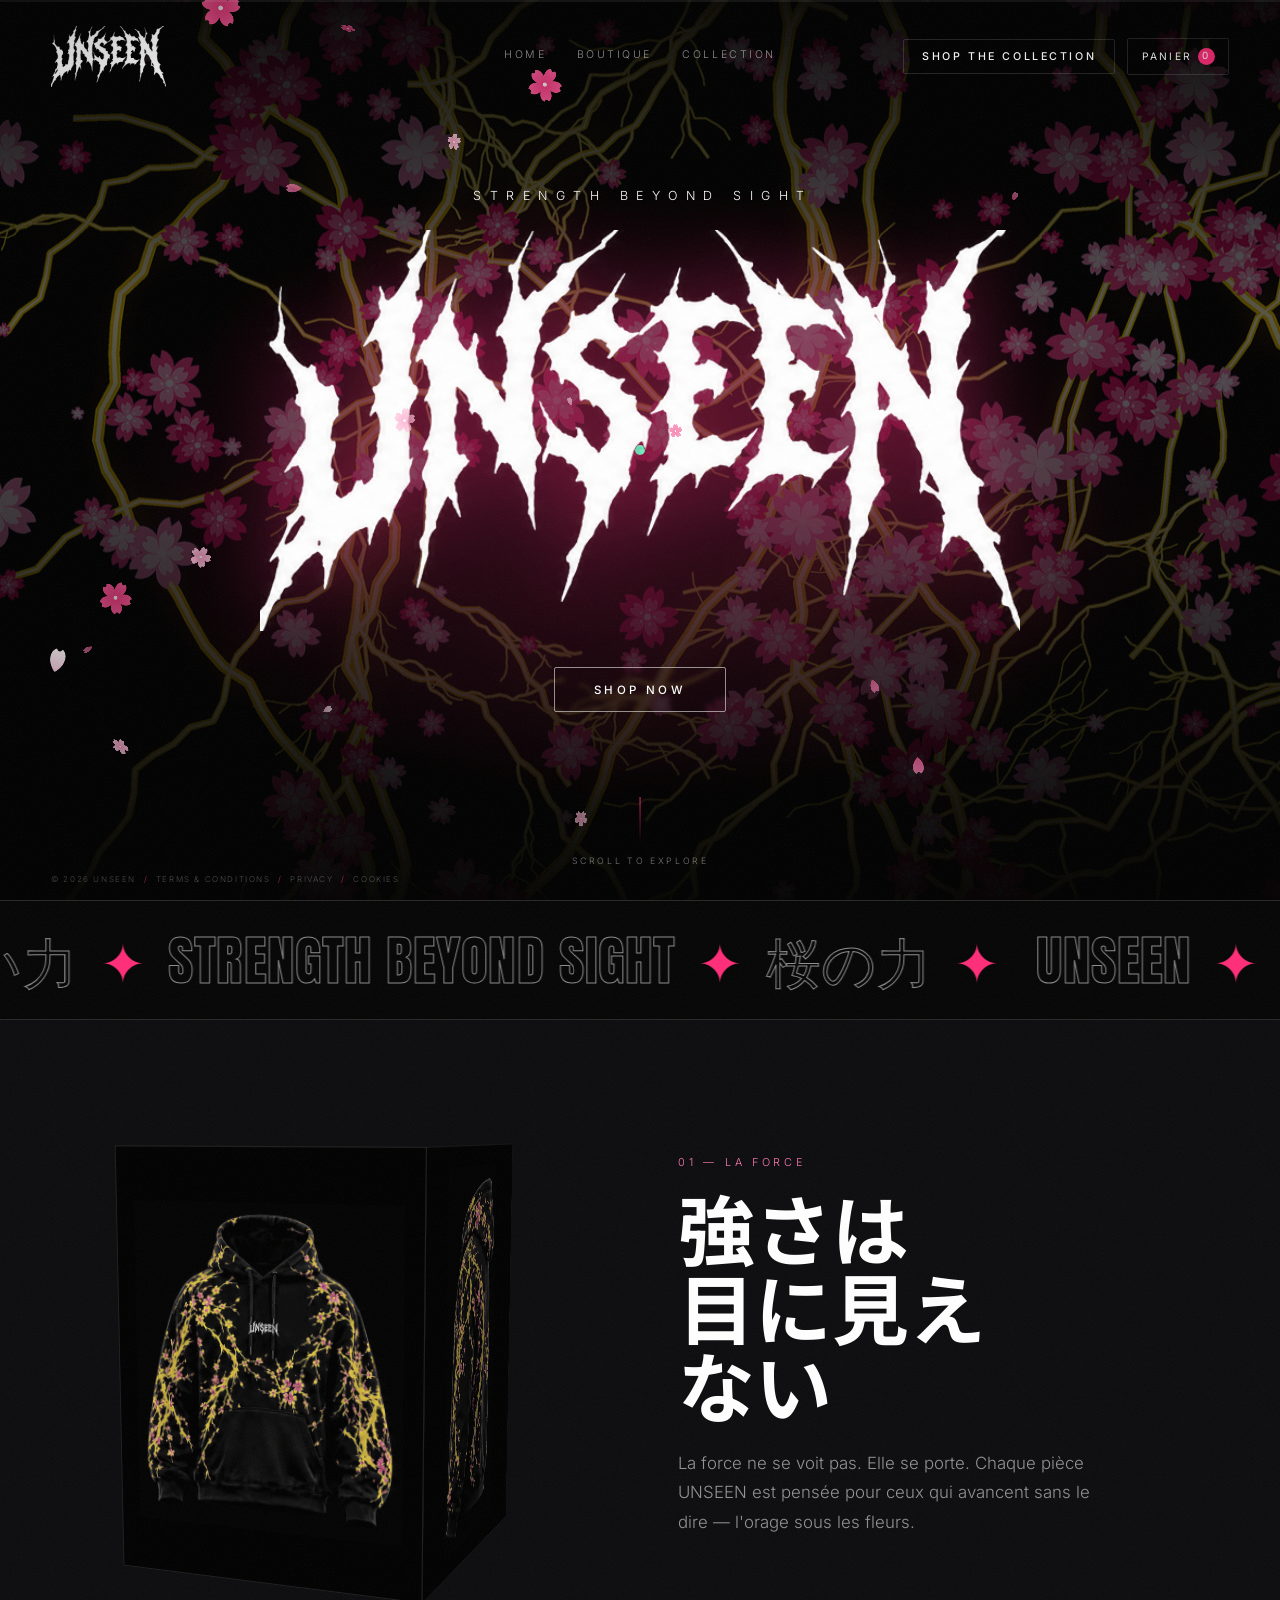
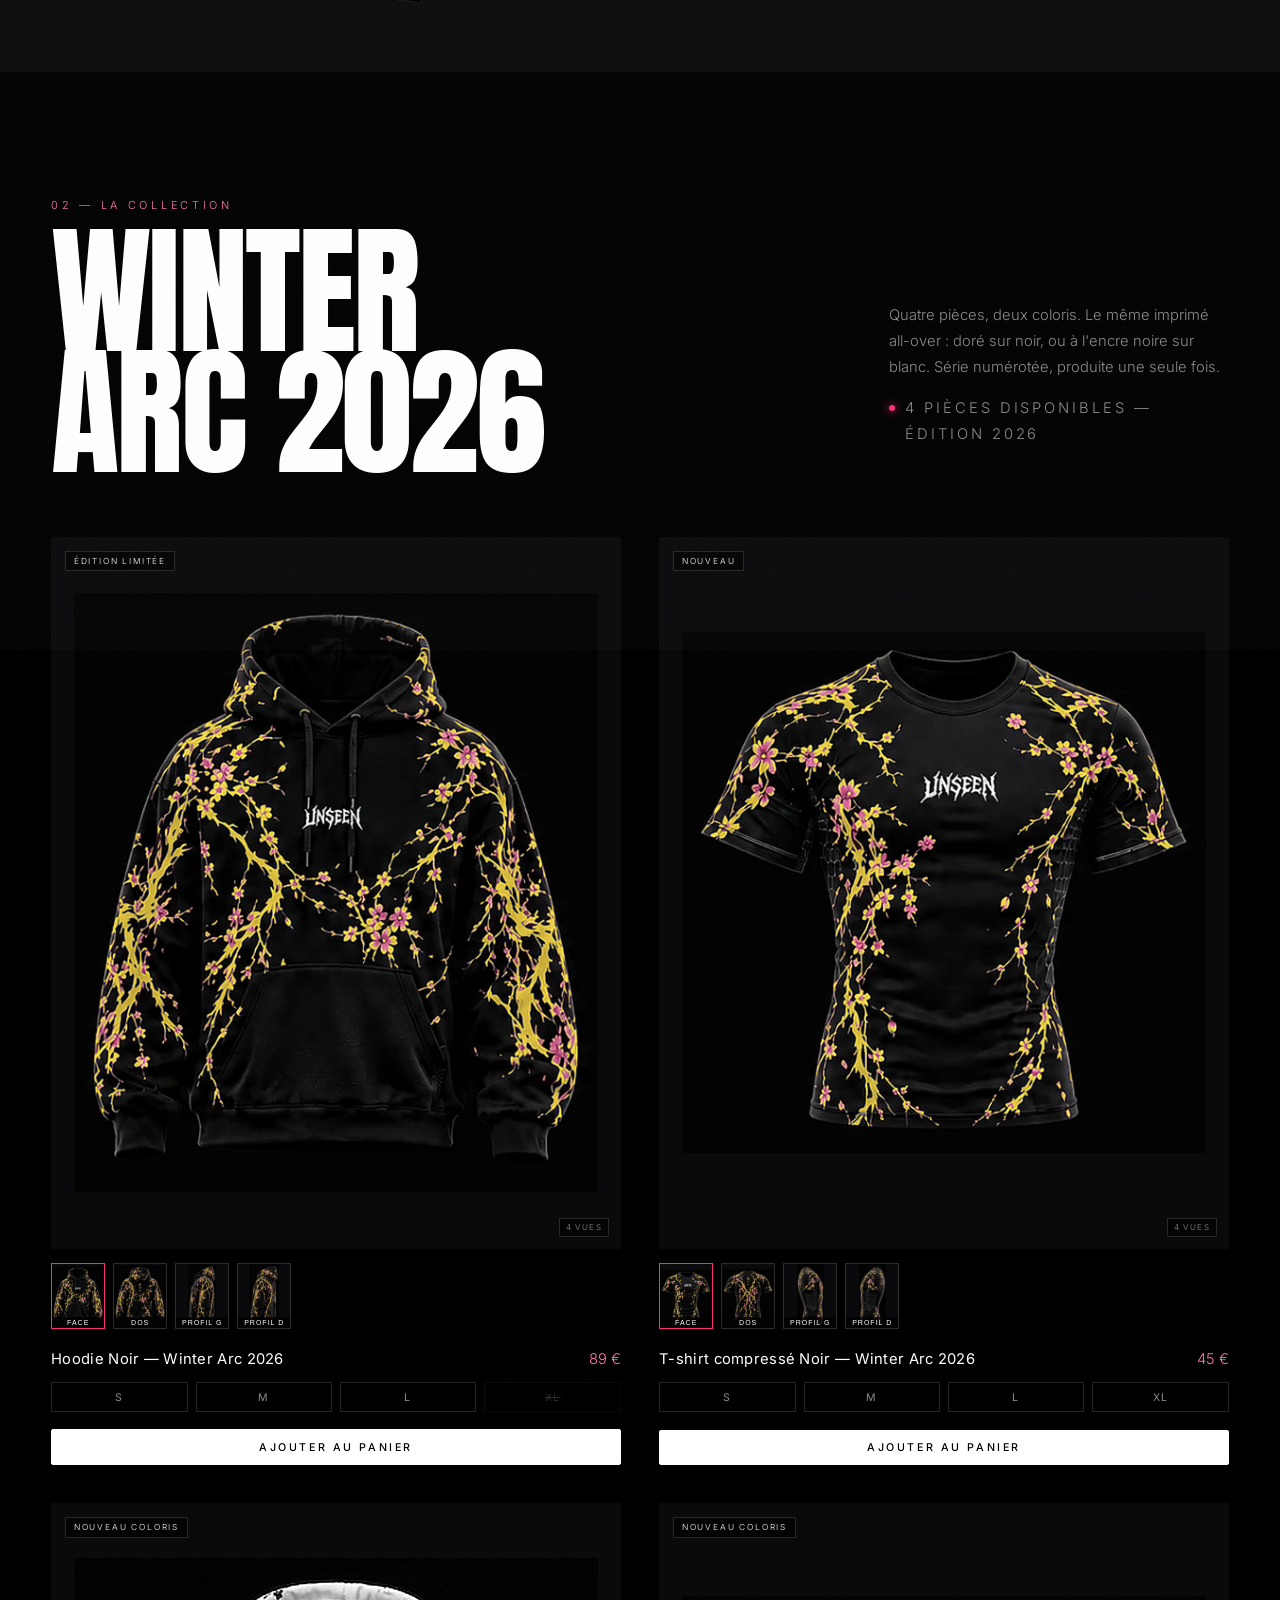
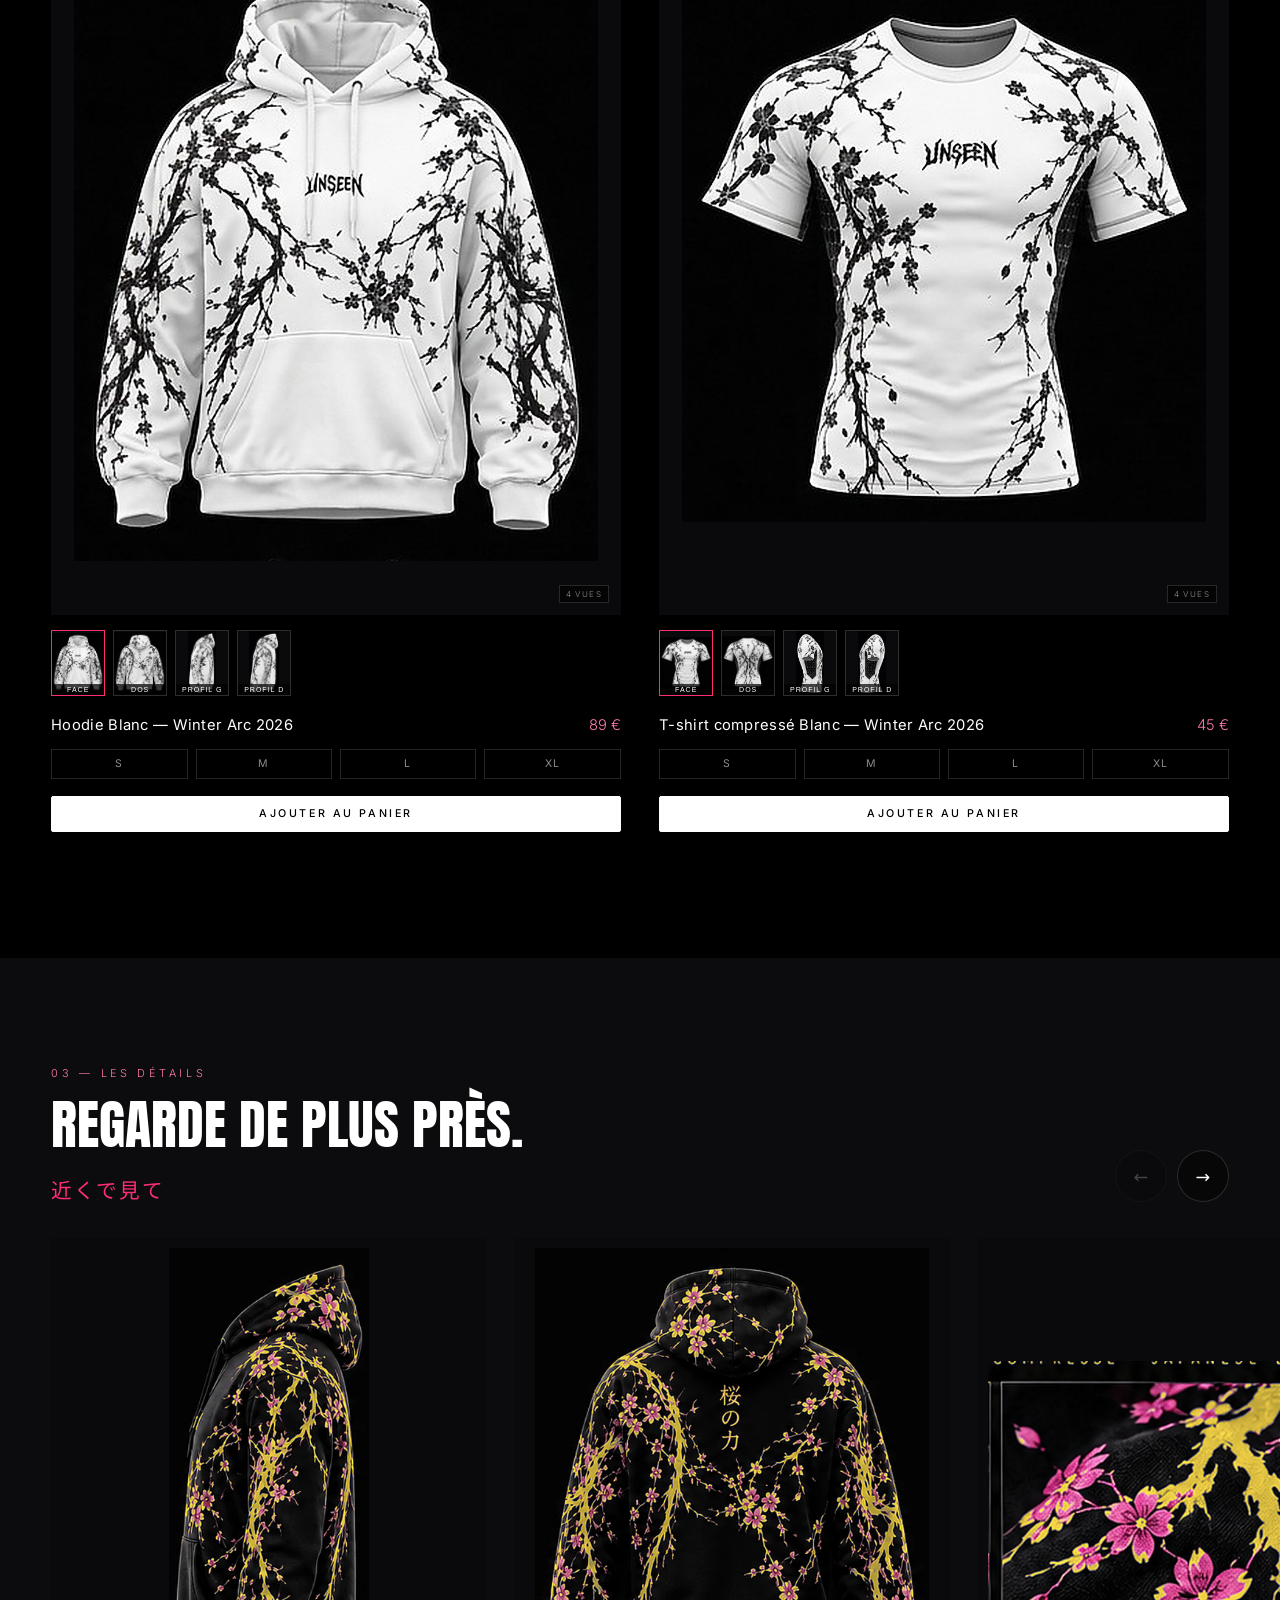
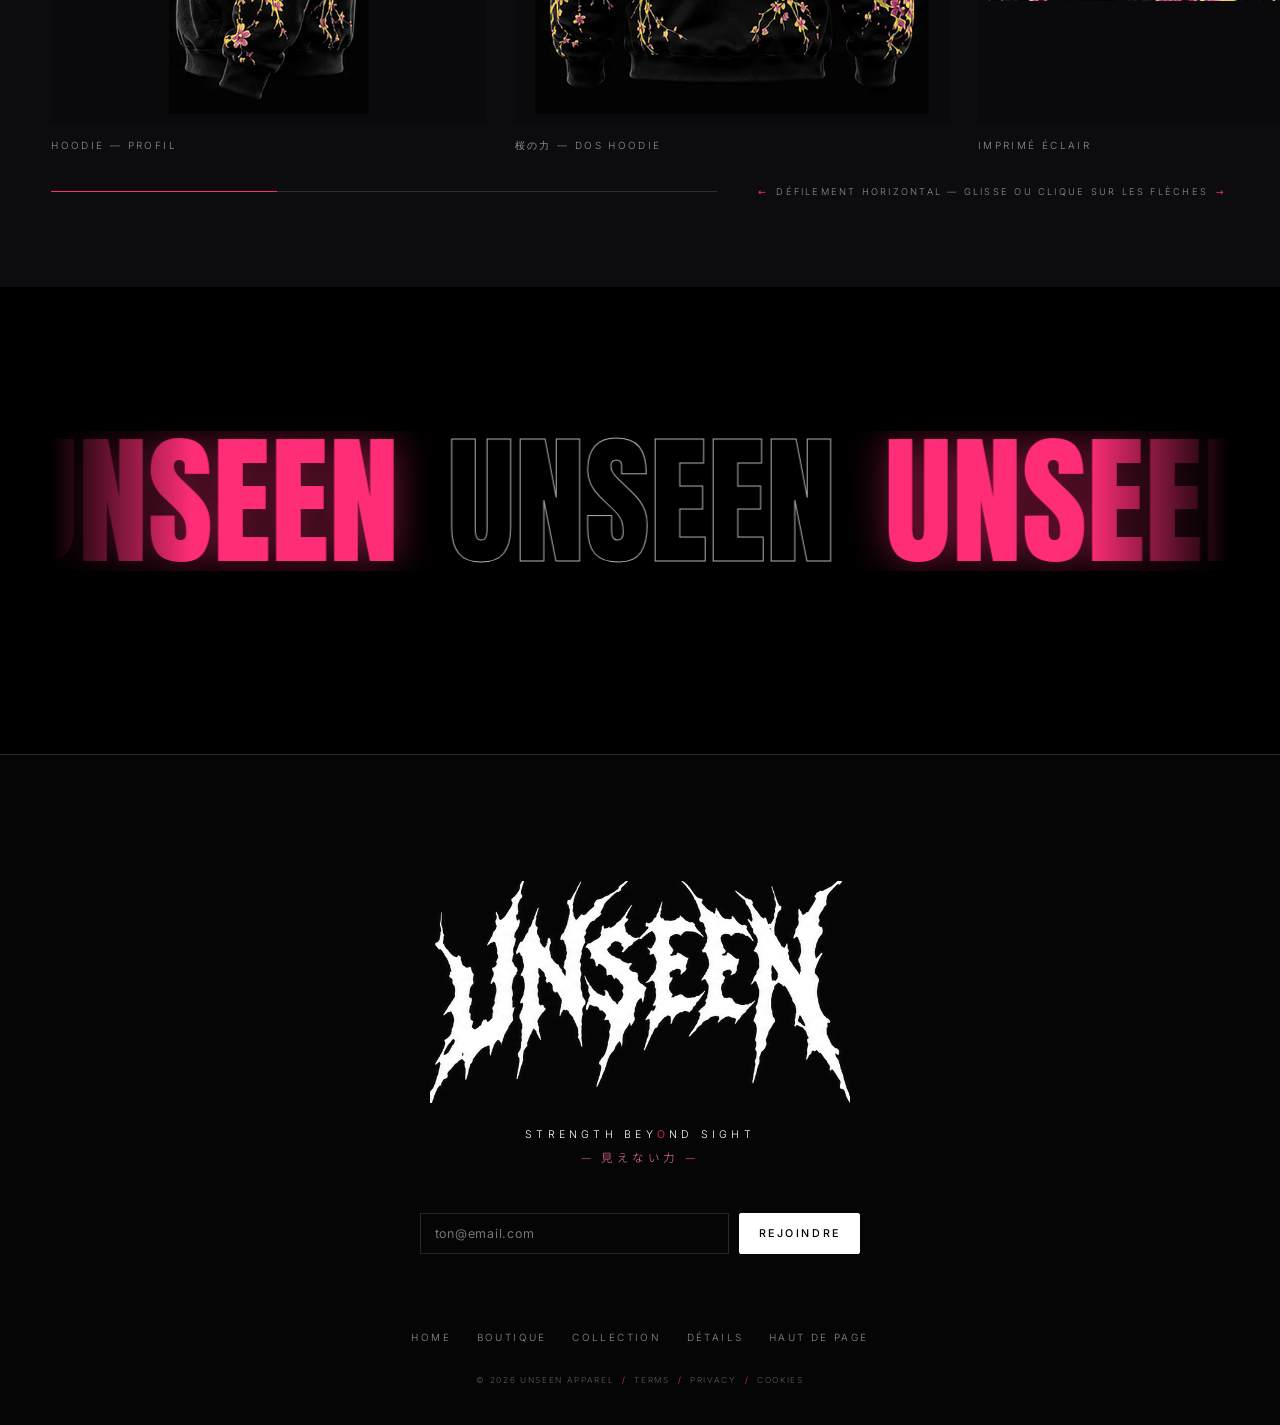
==== commit b472a553: "Recherche en boutique et retrait de la personnalisation - barre de recherche sur la page boutique : " ====
--- a/unseen/index.html
+++ b/unseen/index.html
@@ -43,7 +43,6 @@
     <a href="#top">Home</a>
     <a href="boutique.html">Boutique</a>
     <a href="#collection">Collection</a>
-    <a href="#custom">Personnaliser</a>
   </nav>
   <div class="hdr__actions">
     <a href="boutique.html" class="btn btn--ghost hdr__cta" data-magnetic>Shop the collection</a>
@@ -146,15 +145,9 @@
 </section>
 
 <!-- ░░ CUSTOM NAME ░░ -->
-<section class="custom" id="custom">
+<section class="custom" id="signature" aria-hidden="true">
   <div class="custom__bg" data-speed="0.18"></div>
-  <p class="custom__hint">CLIQUE ET ÉCRIS TON NOM</p>
   <div class="custom__marquee"><div class="custom__track" id="nameTrack"></div></div>
-  <label class="custom__field">
-    <span class="sr-only">Ton nom</span>
-    <input id="nameInput" type="text" maxlength="14" value="UNSEEN" autocomplete="off" spellcheck="false">
-  </label>
-  <button class="btn btn--ghost" type="button" id="shareBtn" data-magnetic>Partager</button>
 </section>
 
 <!-- ░░ FOOTER ░░ -->
@@ -169,7 +162,7 @@
   <p class="ftr__msg" id="newsMsg" role="status"></p>
   <nav class="ftr__nav">
     <a href="#top">Home</a><a href="boutique.html">Boutique</a><a href="#collection">Collection</a><a href="#gal">Détails</a>
-    <a href="#custom">Personnaliser</a><a href="#top">Haut de page</a>
+    <a href="#top">Haut de page</a>
   </nav>
   <p class="ftr__legal">© 2026 UNSEEN APPAREL <i>/</i> TERMS <i>/</i> PRIVACY <i>/</i> COOKIES</p>
 </footer>
--- a/unseen/css/style.css
+++ b/unseen/css/style.css
@@ -586,3 +586,26 @@
   .cube__face{position:relative;transform:none!important;margin-bottom:10px}
   .cube__stage{perspective:none}
 }
+
+/* ---------- recherche en boutique ---------- */
+.shop__tools{display:flex;align-items:center;justify-content:space-between;gap:1.4rem;
+  flex-wrap:wrap;margin-bottom:clamp(26px,4vh,44px)}
+.search{position:relative;flex:1 1 320px;max-width:460px}
+.search__ico{position:absolute;left:16px;top:50%;transform:translateY(-50%);
+  color:var(--mute);font-size:1.1rem;pointer-events:none}
+.search input{
+  width:100%;background:rgba(255,255,255,.03);border:1px solid var(--line);color:#fff;
+  font-family:inherit;font-size:.82rem;letter-spacing:.04em;padding:1em 2.6em 1em 3em;
+  outline:none;border-radius:2px;transition:border-color .3s var(--ease),background .3s;
+  -webkit-appearance:none;appearance:none;
+}
+.search input::placeholder{color:rgba(255,255,255,.35)}
+.search input::-webkit-search-cancel-button{display:none}
+.search input:focus{border-color:var(--pink);background:rgba(255,255,255,.05)}
+.search__clear{position:absolute;right:10px;top:50%;transform:translateY(-50%);
+  width:28px;height:28px;border:0;background:none;color:var(--mute);font-size:1.2rem;
+  cursor:pointer;transition:color .25s}
+.search__clear:hover{color:var(--pink)}
+.shop__count{margin:0;font-size:.58rem;letter-spacing:.22em;text-transform:uppercase;color:var(--mute)}
+.shop__vide{margin:clamp(40px,7vh,80px) 0 0;text-align:center;color:var(--mute);line-height:1.9}
+.shop__vide span{font-size:.82rem;color:rgba(255,255,255,.4)}
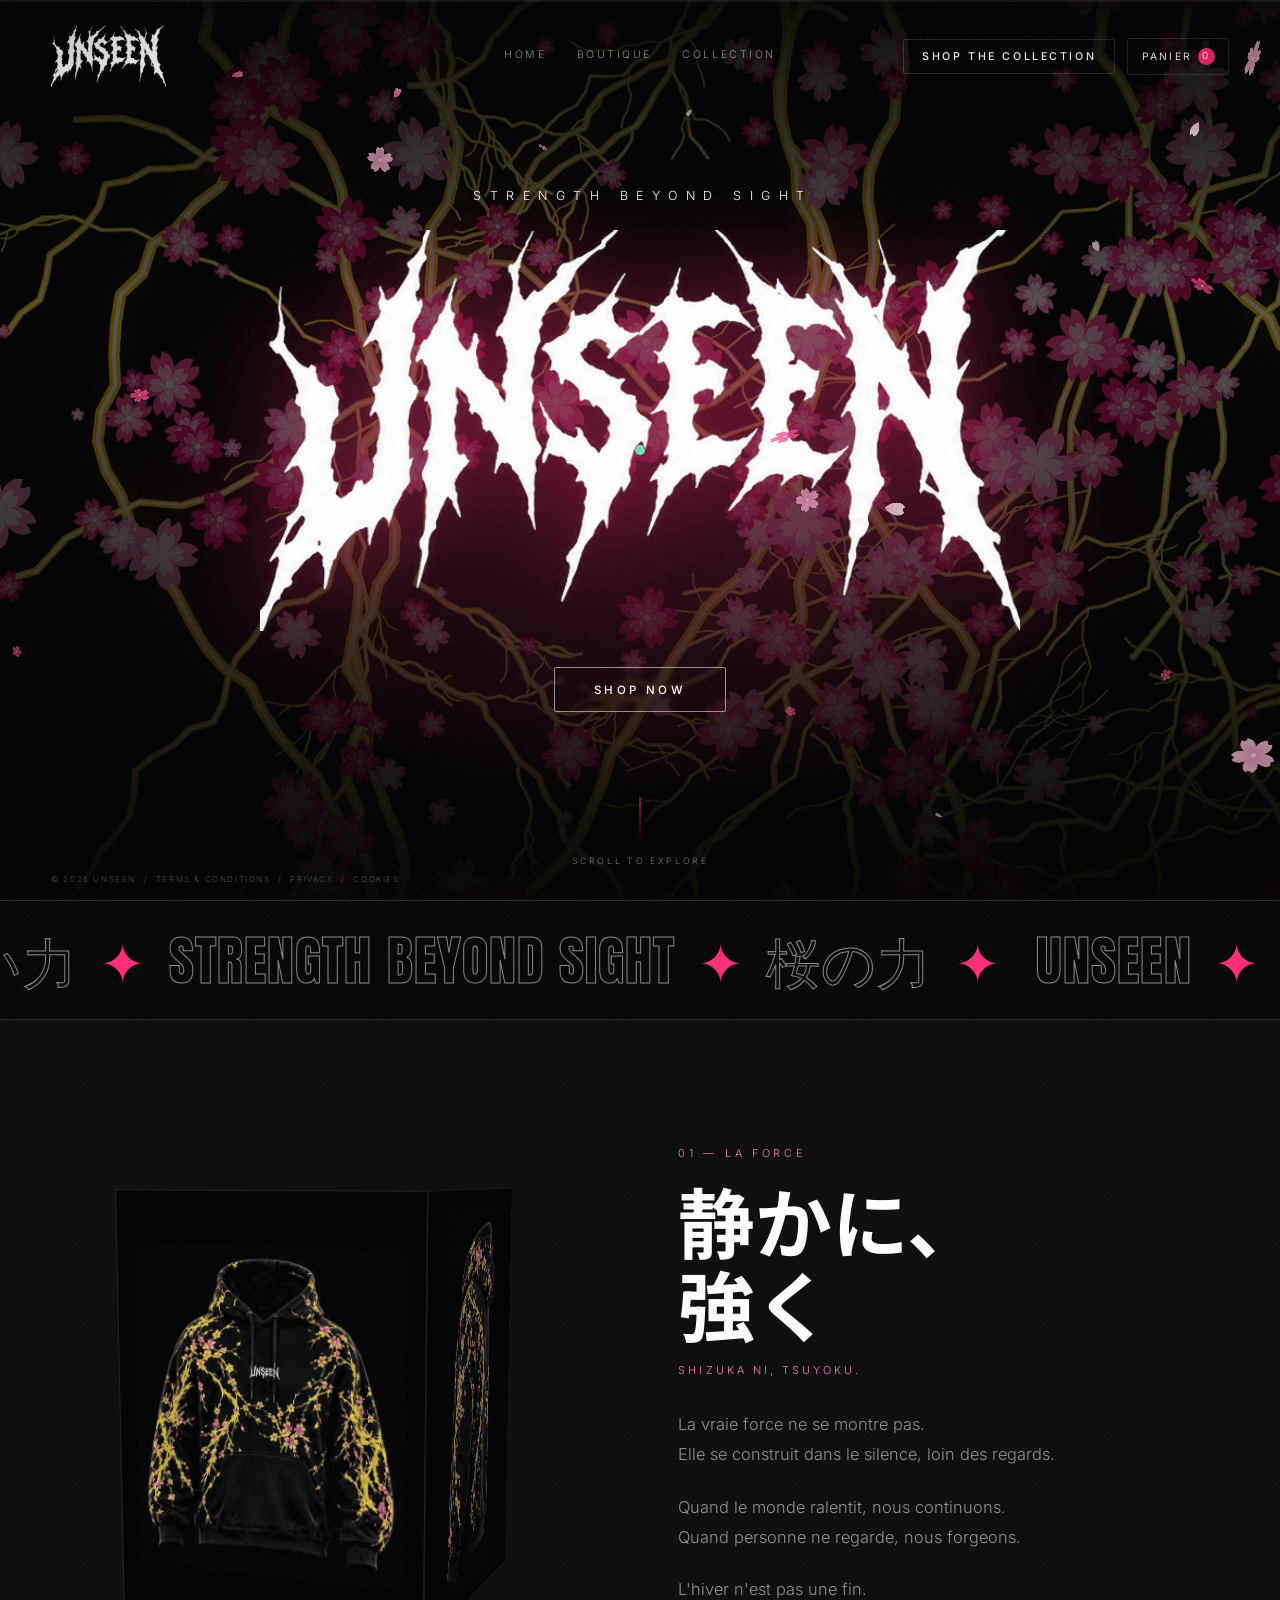
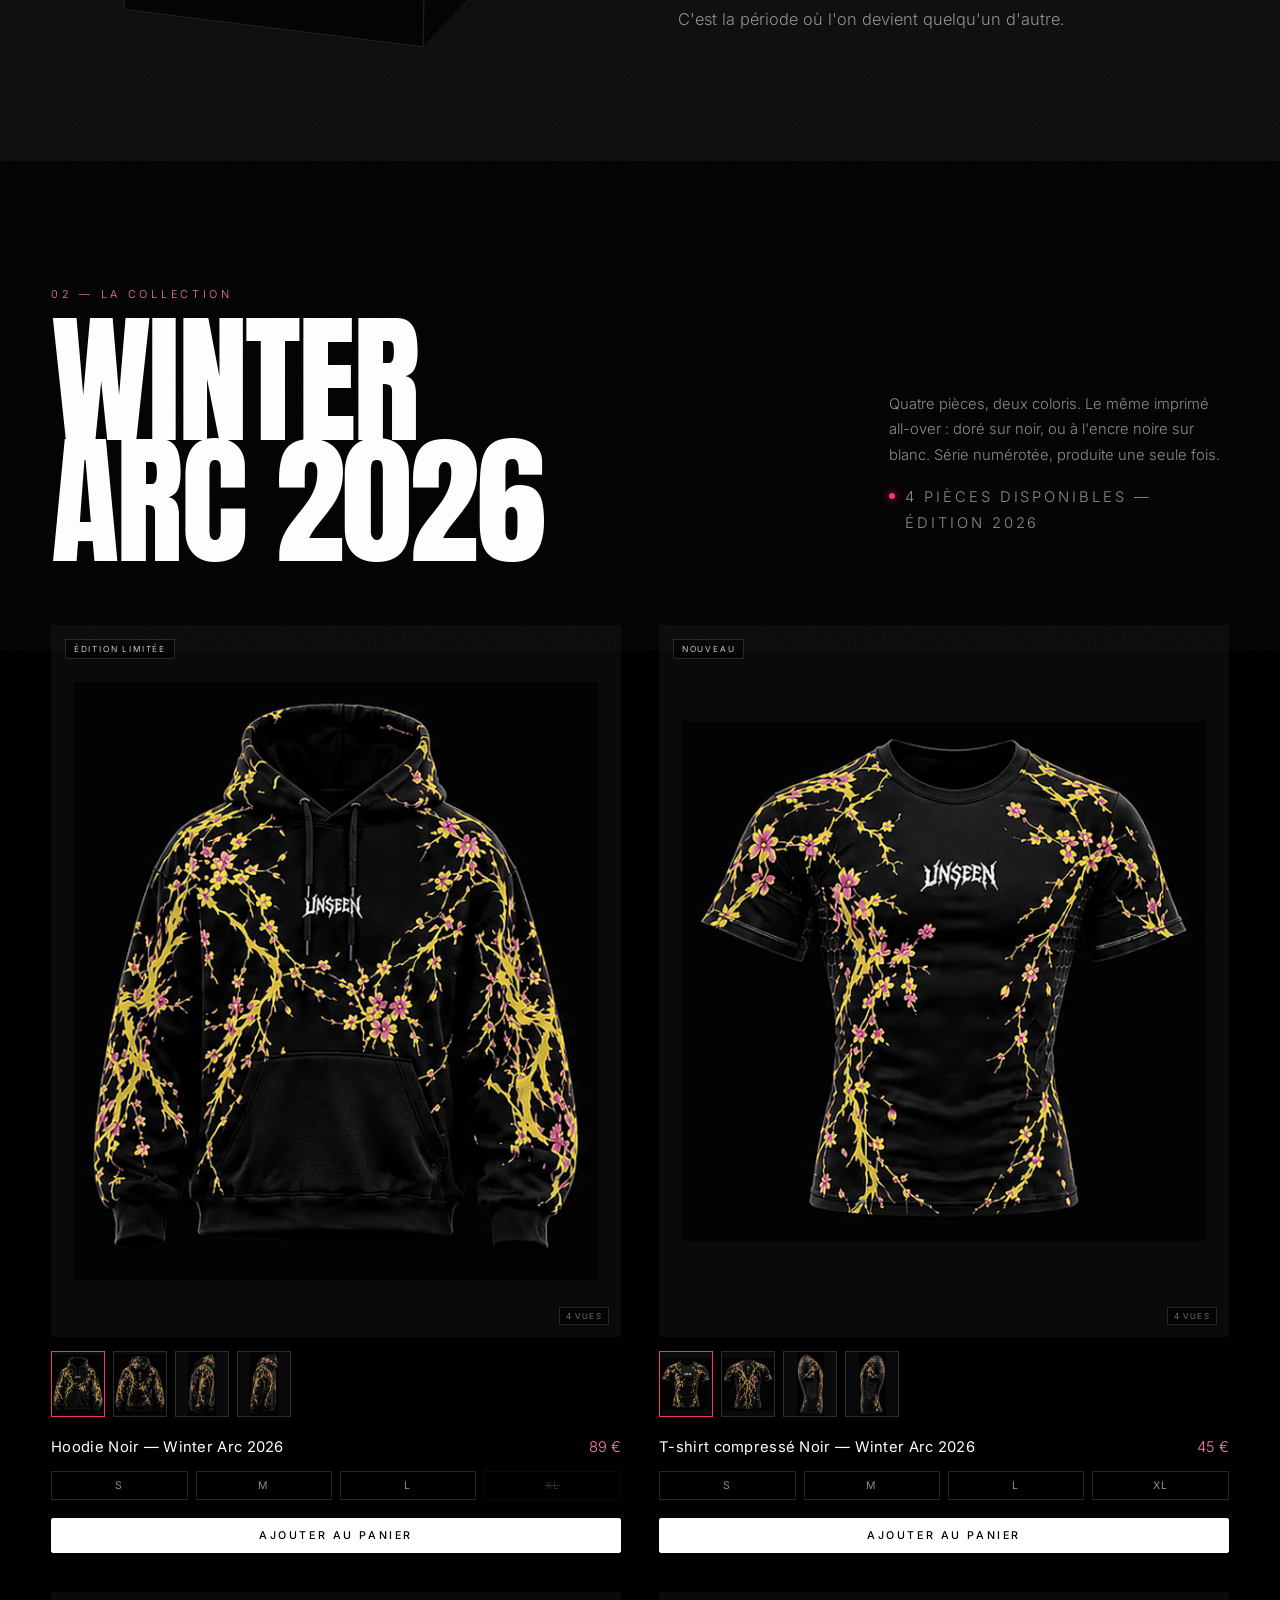
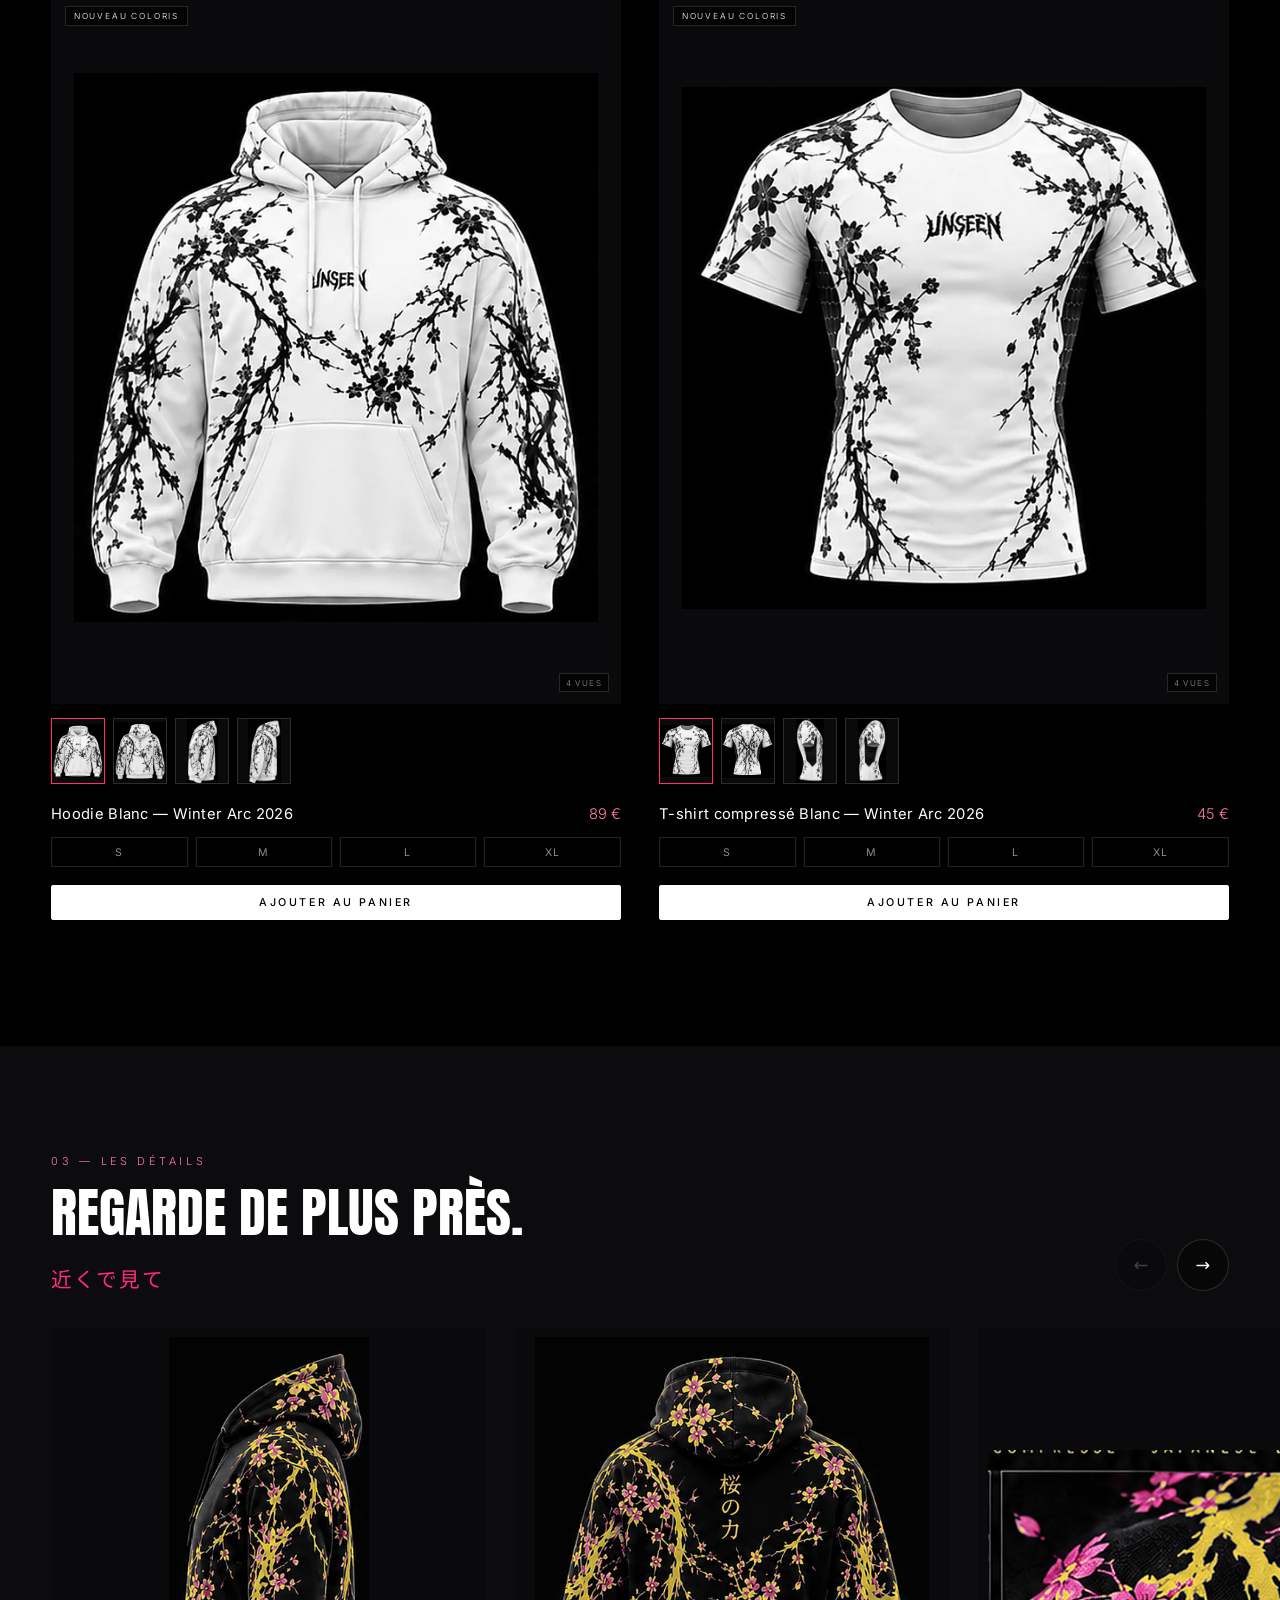
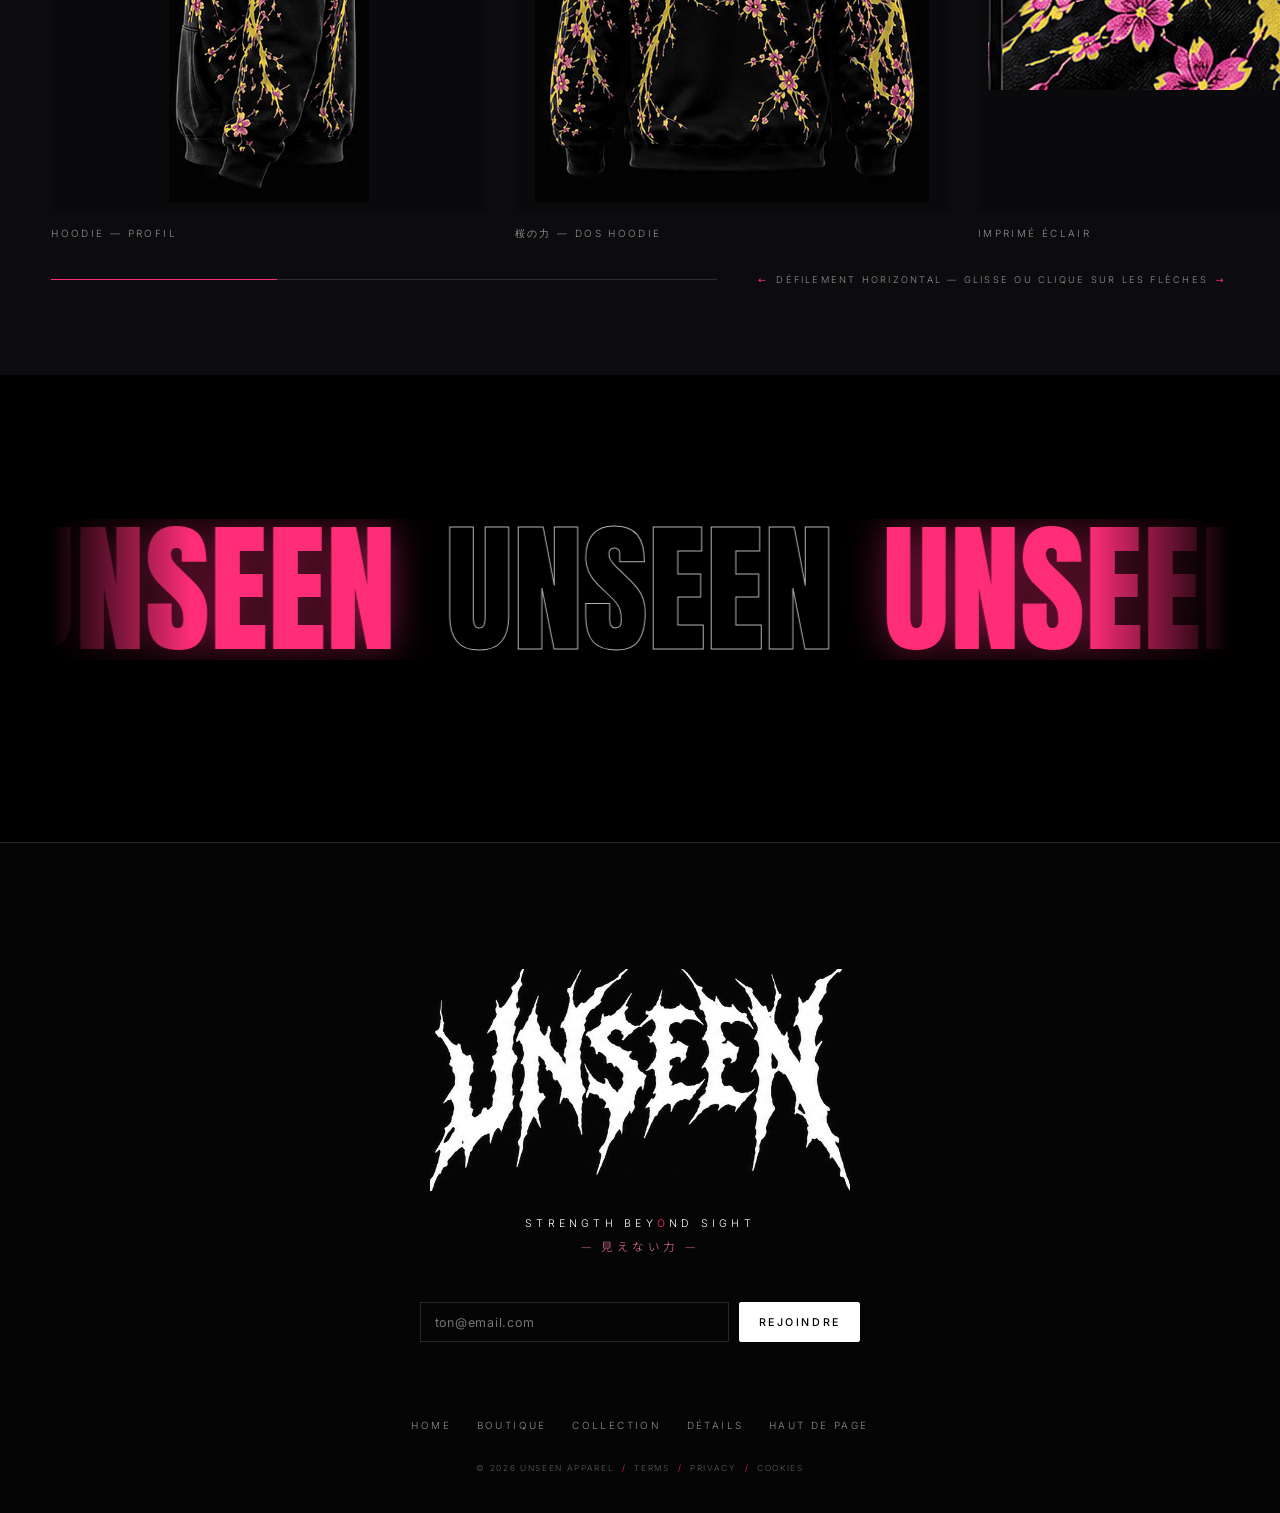
==== commit 505b630a: "Visuels blancs en meilleure définition, manifeste Shizuka ni, tsuyoku - réimport du coloris blanc de" ====
--- a/unseen/index.html
+++ b/unseen/index.html
@@ -90,8 +90,16 @@
   </div>
   <div class="split__txt">
     <p class="eyebrow">01 — La force</p>
-    <p class="big">強さは<br>目に見え<br>ない</p>
-    <p class="body">La force ne se voit pas. Elle se porte. Chaque pièce UNSEEN est pensée pour ceux qui avancent sans le dire — l'orage sous les fleurs.</p>
+    <p class="big">静かに、<br>強く</p>
+    <p class="romaji">Shizuka ni, tsuyoku.</p>
+    <div class="body">
+      <p>La vraie force ne se montre pas.<br>
+         Elle se construit dans le silence, loin des regards.</p>
+      <p>Quand le monde ralentit, nous continuons.<br>
+         Quand personne ne regarde, nous forgeons.</p>
+      <p>L'hiver n'est pas une fin.<br>
+         C'est la période où l'on devient quelqu'un d'autre.</p>
+    </div>
   </div>
 </section>
 
--- a/unseen/css/style.css
+++ b/unseen/css/style.css
@@ -211,8 +211,13 @@
 .split__img{overflow:hidden;border-radius:2px}
 .split__img img{width:100%;height:clamp(300px,58vh,620px);object-fit:contain;background:#0a0a0c;transform:scale(1.02)}
 .split__txt .big{font-family:"Noto Sans JP","Hiragino Sans","Yu Gothic",Meiryo,sans-serif;font-weight:700;
-  font-size:clamp(2.4rem,6vw,5rem);line-height:1.02;margin:0 0 1.6rem}
-.split__txt .body{max-width:44ch;line-height:1.75;color:var(--mute);font-size:clamp(.92rem,1.4vw,1.05rem);margin:0}
+  font-size:clamp(2.4rem,6vw,5rem);line-height:1.08;margin:0 0 1.1rem}
+.split__txt .romaji{font-size:.68rem;letter-spacing:.28em;text-transform:uppercase;
+  color:var(--pink-soft);margin:0 0 2rem}
+.split__txt .body{max-width:46ch;line-height:1.85;color:var(--mute);
+  font-size:clamp(.9rem,1.35vw,1.02rem);margin:0}
+.split__txt .body p{margin:0 0 1.4rem}
+.split__txt .body p:last-child{margin-bottom:0}
 @media(max-width:820px){.split{grid-template-columns:1fr}}
 
 /* ---------- collection ---------- */
@@ -248,10 +253,6 @@
 .card__views button:hover{border-color:rgba(255,255,255,.5);transform:translateY(-2px)}
 .card__views button[aria-pressed="true"]{border-color:var(--pink)}
 .card__views button:focus-visible{outline:2px solid var(--pink);outline-offset:2px}
-.card__views button span{
-  position:absolute;left:0;right:0;bottom:0;padding:.25em 0;font-size:.44rem;
-  letter-spacing:.14em;text-transform:uppercase;color:#fff;background:rgba(0,0,0,.7);
-}
 .card__badge{position:absolute;top:14px;left:14px;z-index:2;font-size:.52rem;letter-spacing:.22em;
   text-transform:uppercase;padding:.5em .9em;border:1px solid var(--line);background:rgba(0,0,0,.55);backdrop-filter:blur(6px)}
 .card__info{display:flex;justify-content:space-between;align-items:baseline;gap:1rem;margin:1.3rem 0 .9rem}
@@ -531,8 +532,6 @@
 .prod__thumbs button img{width:100%;height:100%;object-fit:contain}
 .prod__thumbs button:hover{transform:translateY(-2px);border-color:rgba(255,255,255,.5)}
 .prod__thumbs button[aria-pressed="true"]{border-color:var(--pink)}
-.prod__thumbs button span{position:absolute;left:0;right:0;bottom:0;padding:.25em 0;
-  font-size:.44rem;letter-spacing:.14em;text-transform:uppercase;background:rgba(0,0,0,.72)}
 
 .prod__nom{font-family:"Anton","Arial Narrow",Haettenschweiler,Impact,sans-serif;
   text-transform:uppercase;font-size:clamp(1.8rem,4vw,3rem);line-height:1;margin:.4rem 0 1rem}
